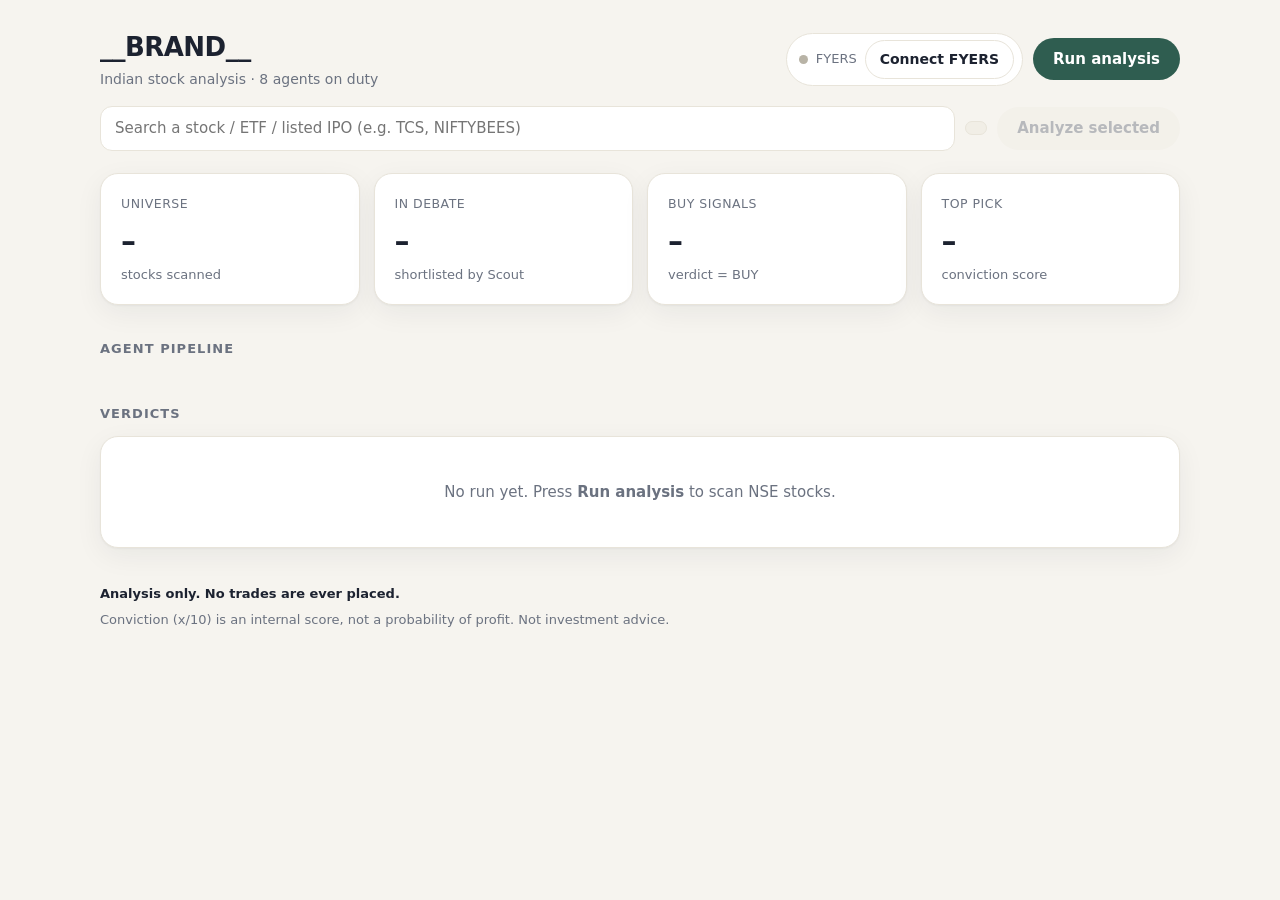
==== dashboard.html @ cb1b035a "test: add comprehensive test suite and update news and search modules" ====
<!doctype html>
<html lang="en">
<head>
<meta charset="utf-8">
<meta name="viewport" content="width=device-width, initial-scale=1">
<meta name="csrf" content="__CSRF__">
<title>__BRAND__ · Indian stock analysis</title>
<style>
:root{
  --bg:#f6f4ef; --card:#ffffff; --ink:#1c2230; --muted:#6b7280; --line:#e8e4da; --soft:#f1eee6;
  --accent:#2f5d50; --accent-ink:#ffffff; --buy:#1f7a4d; --buy-bg:#e5f3ea; --watch:#9a6a12; --watch-bg:#fbf1da;
  --avoid:#a23b3b; --avoid-bg:#f8e4e1; --work:#b7791f; --shadow:0 1px 2px rgba(20,30,50,.04),0 8px 28px rgba(20,30,50,.06);
}
@media (prefers-color-scheme:dark){:root{
  --bg:#12161c; --card:#1a2029; --ink:#e8ebf0; --muted:#98a2b3; --line:#2a3240; --soft:#202733;
  --accent:#6fb59f; --accent-ink:#0f1a16; --buy:#6fd3a0; --buy-bg:#17302a; --watch:#e3b45a; --watch-bg:#33290f;
  --avoid:#ef8d86; --avoid-bg:#35201f; --work:#e3b45a; --shadow:0 1px 2px rgba(0,0,0,.3),0 8px 28px rgba(0,0,0,.25);}}
*{box-sizing:border-box}
body{margin:0;background:var(--bg);color:var(--ink);font:15px/1.5 ui-sans-serif,system-ui,-apple-system,"Segoe UI",Roboto,sans-serif;-webkit-font-smoothing:antialiased}
.wrap{max-width:1120px;margin:0 auto;padding:28px 20px 56px}
header{display:flex;flex-wrap:wrap;gap:16px;align-items:center;justify-content:space-between}
.brand h1{margin:0;font-size:26px;letter-spacing:-.02em;font-weight:650}
.brand p{margin:2px 0 0;color:var(--muted);font-size:14px}
.controls{display:flex;flex-wrap:wrap;gap:10px;align-items:center}

.focusbar{display:flex;flex-wrap:wrap;gap:10px;align-items:center;margin-top:16px}
.sb{position:relative;flex:1 1 300px;min-width:240px}
.sb input{width:100%;border:1px solid var(--line);background:var(--card);color:var(--ink);border-radius:12px;padding:10px 14px;font:inherit}
.sb input:focus-visible{outline:2px solid var(--accent);outline-offset:-1px}
.list{position:absolute;z-index:5;left:0;right:0;top:calc(100% + 4px);margin:0;padding:4px;list-style:none;background:var(--card);border:1px solid var(--line);border-radius:12px;box-shadow:var(--shadow);max-height:320px;overflow:auto}
.list li{padding:8px 10px;border-radius:8px;cursor:pointer;display:flex;gap:8px;align-items:baseline;justify-content:space-between}
.list li[aria-selected=true]{background:var(--soft)}
.list li small{color:var(--muted);font-size:12px;text-align:right}
.list .note{padding:8px 10px;color:var(--muted);cursor:default;font-size:13px;display:block}
.sel{display:flex;gap:8px;align-items:center;background:var(--soft);border:1px solid var(--line);border-radius:999px;padding:6px 6px 6px 14px;font-size:13.5px}
.sel b{font-weight:650}.sel small{color:var(--muted)}
.sel button{all:unset;cursor:pointer;color:var(--muted);padding:0 8px;font-size:16px;line-height:1}
.sel button:focus-visible{outline:2px solid var(--accent);border-radius:6px}
.btn{border:0;background:var(--accent);color:var(--accent-ink);padding:10px 20px;border-radius:999px;font:inherit;font-weight:600;cursor:pointer;transition:transform .12s,opacity .12s}
.btn:hover:not(:disabled){transform:translateY(-1px)} .btn:disabled{opacity:.45;background:var(--soft);color:var(--muted);cursor:not-allowed;transform:none}
.btn.ghost{background:var(--card);color:var(--ink);border:1px solid var(--line);font-weight:550;padding:8px 14px;font-size:14px}
.pill{display:inline-flex;align-items:center;gap:8px;background:var(--card);border:1px solid var(--line);border-radius:999px;padding:6px 8px 6px 12px;font-size:13px;color:var(--muted)}
.dot{width:9px;height:9px;border-radius:50%;background:#b8b3a6;flex:none}
.dot.connected,.dot.done{background:var(--buy)} .dot.expired,.dot.error,.dot.unavailable{background:var(--avoid)}
.dot.working{background:var(--work);animation:pulse 1.1s ease-in-out infinite}
@keyframes pulse{0%,100%{box-shadow:0 0 0 0 rgba(183,121,31,.5)}50%{box-shadow:0 0 0 6px rgba(183,121,31,0)}}
.banner{margin-top:18px;border-radius:14px;padding:12px 16px;font-size:14px;border:1px solid var(--line);background:var(--card)}
.banner.good{background:var(--buy-bg);border-color:transparent;color:var(--buy)} .banner.bad{background:var(--avoid-bg);border-color:transparent;color:var(--avoid)}
.banner.warn{background:var(--watch-bg);border-color:transparent;color:var(--watch)}
.kpis{display:grid;grid-template-columns:repeat(4,1fr);gap:14px;margin-top:22px}
.card{background:var(--card);border:1px solid var(--line);border-radius:18px;box-shadow:var(--shadow)}
.kpi{padding:18px 20px} .kpi small{color:var(--muted);font-size:12.5px;letter-spacing:.04em;text-transform:uppercase}
.kpi b{display:block;font-size:30px;letter-spacing:-.02em;margin-top:4px;font-weight:650}
.kpi span{color:var(--muted);font-size:13px}
h2{font-size:13px;letter-spacing:.08em;text-transform:uppercase;color:var(--muted);margin:34px 0 12px;font-weight:600}
.agents{display:grid;grid-template-columns:repeat(4,1fr);gap:14px}
.agent{padding:16px 18px;position:relative;transition:border-color .2s}
.agent[data-s=working]{border-color:var(--work)} .agent[data-s=done]{border-color:color-mix(in srgb,var(--buy) 45%,var(--line))}
.agent .top{display:flex;justify-content:space-between;align-items:center}
.agent h3{margin:0;font-size:16px;font-weight:620}
.agent p{margin:2px 0 12px;color:var(--muted);font-size:13px;min-height:19px}
.stats{display:grid;grid-template-columns:1fr 1fr;gap:8px}
.stat{background:var(--soft);border-radius:10px;padding:8px 10px;min-height:46px}
.stat small{display:block;color:var(--muted);font-size:11px;text-transform:capitalize}.stat b{font-size:15px;font-weight:620}
.feed{display:flex;flex-direction:column;gap:12px}
.row{padding:0;overflow:hidden}
.row>button.head{all:unset;box-sizing:border-box;cursor:pointer;display:grid;grid-template-columns:minmax(150px,1.2fr) 100px minmax(160px,1fr) 2fr 20px;gap:16px;align-items:center;width:100%;padding:16px 20px}
.row>button.head:focus-visible{outline:2px solid var(--accent);outline-offset:-2px}
.sym b{font-size:17px;font-weight:650}.sym small{display:block;color:var(--muted);font-size:12.5px}
.chip{display:inline-block;font-size:11px;padding:2px 8px;border-radius:999px;background:var(--soft);color:var(--muted);margin-left:6px;vertical-align:2px}
.badge{display:inline-block;padding:5px 12px;border-radius:999px;font-weight:650;font-size:13px;letter-spacing:.03em;text-align:center}
.badge.BUY{background:var(--buy-bg);color:var(--buy)}.badge.WATCH{background:var(--watch-bg);color:var(--watch)}.badge.AVOID{background:var(--avoid-bg);color:var(--avoid)}
.conv small{color:var(--muted);font-size:12px;display:block;margin-bottom:4px}
.bar{height:6px;border-radius:99px;background:var(--soft);overflow:hidden}.bar i{display:block;height:100%;background:var(--accent);border-radius:99px;width:calc(var(--v)*10%)}
.px{font-variant-numeric:tabular-nums}.up{color:var(--buy)}.dn{color:var(--avoid)}
.why{color:var(--muted);font-size:13.5px;display:-webkit-box;-webkit-line-clamp:2;-webkit-box-orient:vertical;overflow:hidden}
.caret{color:var(--muted);transition:transform .2s}.row[data-open=true] .caret{transform:rotate(90deg)}
.detail{display:none;border-top:1px solid var(--line);padding:18px 20px;background:color-mix(in srgb,var(--soft) 55%,var(--card))}
.row[data-open=true] .detail{display:block}
.dg{display:grid;grid-template-columns:repeat(2,1fr);gap:18px}
.detail h4{margin:0 0 8px;font-size:12px;letter-spacing:.07em;text-transform:uppercase;color:var(--muted);font-weight:600}
.detail ul{margin:0;padding-left:18px}.detail li{margin:3px 0;font-size:13.5px}.detail a{color:var(--accent)}
.sc{display:flex;gap:8px;flex-wrap:wrap;margin-bottom:12px}.sc span{background:var(--card);border:1px solid var(--line);border-radius:10px;padding:5px 10px;font-size:12.5px;color:var(--muted)}.sc b{color:var(--ink)}
.tag{font-size:11.5px;color:var(--muted)} .tag.warnt{color:var(--watch)}
.empty{padding:44px 20px;text-align:center;color:var(--muted)}
footer{margin-top:36px;color:var(--muted);font-size:13px;display:flex;flex-direction:column;gap:6px}
footer .foot-main{font-weight:550;color:var(--ink)}
@media (max-width:900px){.kpis,.agents{grid-template-columns:repeat(2,1fr)}.row>button.head{grid-template-columns:1fr auto;gap:10px}.row .conv,.row .why{grid-column:1/-1}.dg{grid-template-columns:1fr}}
@media (max-width:480px){.kpis,.agents{grid-template-columns:1fr}}
</style>
</head>
<body>
<div class="wrap">
  <header>
    <div class="brand"><h1>__BRAND__</h1><p id="sub">Indian stock analysis · 8 agents on duty</p></div>
    <div class="controls">
      <span class="pill" id="fyPill"><i class="dot" id="fyDot"></i><span id="fyLabel">FYERS</span><button class="btn ghost" id="fyBtn">Connect FYERS</button></span>
      <button class="btn" id="go">Run analysis</button>
    </div>
  </header>
  <div class="focusbar">
    <div class="sb">
      <input id="q" type="search" role="combobox" aria-label="Search a stock, ETF or listed IPO" aria-autocomplete="list"
        aria-controls="res" aria-expanded="false" autocomplete="off" placeholder="Search a stock / ETF / listed IPO (e.g. TCS, NIFTYBEES)">
      <ul class="list" id="res" role="listbox" aria-label="Search suggestions" hidden></ul>
    </div>
    <span class="sel" id="sel" hidden></span>
    <button class="btn" id="goSel" disabled>Analyze selected</button>
  </div>
  <div id="notices"></div>
  <section class="kpis" aria-label="Summary">
    <div class="card kpi"><small>Universe</small><b id="k1">–</b><span>stocks scanned</span></div>
    <div class="card kpi"><small>In debate</small><b id="k2">–</b><span>shortlisted by Scout</span></div>
    <div class="card kpi"><small>Buy signals</small><b id="k3">–</b><span>verdict = BUY</span></div>
    <div class="card kpi"><small>Top pick</small><b id="k4">–</b><span id="k4s">conviction score</span></div>
  </section>
  <h2>Agent pipeline</h2>
  <section class="agents" id="agents"></section>
  <h2>Verdicts</h2>
  <section class="feed" id="feed"><div class="card empty">No run yet. Press <b>Run analysis</b> to scan NSE stocks.</div></section>
  <footer id="foot"><span class="foot-main">Analysis only. No trades are ever placed.</span>
    <span>Conviction (x/10) is an internal score, not a probability of profit. Not investment advice.</span></footer>
</div>
<script nonce="__NONCE__">
const $=s=>document.querySelector(s);
const CSRF=document.querySelector('meta[name=csrf]').content;
let cfg=null,poll=null;
function h(tag,attrs={},...kids){const e=document.createElement(tag);for(const[k,v]of Object.entries(attrs)){if(k==='class')e.className=v;else if(k.startsWith('on'))e.addEventListener(k.slice(2),v);else if(v!==false&&v!=null)e.setAttribute(k,v)}
 for(const c of kids.flat()){if(c==null||c===false)continue;e.append(c.nodeType?c:document.createTextNode(String(c)))}return e}
async function api(path,opt={}){const r=await fetch(path,{credentials:'same-origin',...opt,headers:{'Content-Type':'application/json','X-CSRF-Token':CSRF,...(opt.headers||{})}});
 if(r.status===401){location.href='/unlock';throw new Error('locked')}return r}
const fmtPx=x=>x==null?'n/a':'₹'+Number(x).toLocaleString('en-IN',{minimumFractionDigits:2,maximumFractionDigits:2});
const fmtPct=x=>x==null?'n/a':(x>0?'+':'')+Number(x).toFixed(2)+'%';

function notice(level,text){const n=$('#notices');n.replaceChildren(h('div',{class:'banner '+level,role:'status'},text))}
async function loadConfig(){
 const c=await(await api('/api/config')).json();cfg=c;
 const f=c.fyers;$('#fyDot').className='dot '+f.state;$('#fyLabel').textContent='FYERS · '+f.label;$('#fyLabel').title=f.detail||'';
 const btn=$('#fyBtn');btn.textContent=f.state==='connected'?'Reconnect':'Connect FYERS';btn.disabled=f.state==='not_configured';
 btn.onclick=()=>{ if(c.tunnel&&!c.on_tunnel_host){notice('warn','Open this dashboard at https://'+c.redirect_host+' and click Connect FYERS there, so cookies and OAuth state match.');return}location.href='/auth/fyers/login'};
 if(c.notice)notice(c.notice.level,c.notice.text);
 const q=new URLSearchParams(location.search).get('auth');
 if(q){const n=await(await api('/api/auth-notice/'+encodeURIComponent(q))).json();notice(n.level,n.text);history.replaceState(null,'','/')}
 $('#sub').textContent='Indian stock analysis · 8 agents on duty'+(c.groq?' · LLM panel ready':' · deterministic engine');
}

function renderAgents(a,focused=false){const g=$('#agents');g.replaceChildren(...Object.entries(a).map(([k,v])=>{ if(focused&&k==='scout')v={...v,role:'Retrieves the selected instrument'};
 const st=Object.entries(v.stats||{});
 return h('div',{class:'card agent','data-s':v.status},
  h('div',{class:'top'},h('h3',{},v.name),h('i',{class:'dot '+v.status,title:v.status})),
  h('p',{},v.role),
  h('div',{class:'stats'},st.length?st.slice(0,2).map(([l,x])=>h('div',{class:'stat'},h('small',{},l),h('b',{},x))):[h('div',{class:'stat'},h('small',{},'status'),h('b',{},v.status))]))}))}

function chip(t){return h('span',{class:'chip'},t)}
function renderRow(r){
 const d=r.detail,up=(r.chg||0)>=0;
 const row=h('div',{class:'card row','data-open':'false'});
 const head=h('button',{class:'head','aria-expanded':'false',onclick:()=>{const o=row.dataset.open!=='true';row.dataset.open=o;head.setAttribute('aria-expanded',o)}},
  h('div',{class:'sym'},h('b',{},r.symbol),chip(r.asset_type||r.cap),h('small',{},r.name)),
  h('div',{},h('span',{class:'badge '+r.verdict},r.verdict)),
  h('div',{class:'conv'},h('small',{},`Conviction ${r.confidence}/10 · ${r.winner} won`),h('div',{class:'bar',style:`--v:${r.confidence}`},h('i'))),
  h('div',{},h('div',{class:'px'},fmtPx(r.price)+' ',h('span',{class:up?'up':'dn'},fmtPct(r.chg))),h('div',{class:'why'},r.why)),
  h('span',{class:'caret'},'›'));
 const sc=d.scores,names={bull:'Bull',bear:'Bear',technicals:'Technicals',fundamentals:'Fundamentals',news:'News'};
 const scoreChips=h('div',{class:'sc'},Object.entries(names).map(([k,n])=>h('span',{},n+' ',h('b',{},sc[k]&&sc[k].score!=null?sc[k].score:'n/a'))));
 const pts=Object.entries(sc).map(([k,v])=>{const lines=v.point?[v.point]:(v.reasons||[]);return lines.length?h('li',{},h('b',{},names[k]+': '),lines.join(' · ')):null}).filter(Boolean);
 const news=(d.news||[]).map(n=>h('li',{},(n.url&&n.url.startsWith('https://'))?h('a',{href:n.url,target:'_blank',rel:'noopener noreferrer'},n.title):n.title,' ',h('span',{class:'tag'},`${n.sentiment||''} ${n.domain?'· '+n.domain:''}`)));
 const an=d.analyst||{};
 const al=r.alert&&r.alert.status!=='none'?h('div',{class:'tag'},`Alert: ${r.alert.status}${r.alert.reason?' — '+r.alert.reason:''}`):null;
 row.append(head,h('div',{class:'detail'},scoreChips,
  h('div',{class:'dg'},
   h('div',{},h('h4',{},'Panel reasoning'),h('ul',{},pts),d.news_note?h('p',{class:'tag'},d.news_note):null),
   h('div',{},h('h4',{},'Headlines (headline-only evidence)'),news.length?h('ul',{},news):h('p',{class:'tag'},'No relevant headlines found.'),
    h('h4',{style:'margin-top:14px'},'Analyst data'),
    h('p',{class:'tag'},an.consensus?`Consensus ${an.consensus} · ${an.num_analysts??'?'} analysts · buy ${an.buy_pct??'n/a'}% · target ${fmtPx(an.target_mean)} (${fmtPct(an.upside_pct)})`:'Analyst data unavailable.'),
    h('p',{class:'tag'},d.limitation||''))),
  h('div',{style:'margin-top:12px;display:flex;flex-direction:column;gap:4px'},
   h('div',{class:'tag'},`Engine: ${r.engine}${r.fallback?' (fallback: '+r.fallback+')':''} · data: ${r.freshness}${r.quote_age!=null?' ('+r.quote_age+'s old)':''}${d.rvol_method?' · RVOL: '+d.rvol_method:''}`),
   r.guards&&r.guards.length?h('div',{class:'tag warnt'},r.guards.join('; ')):null,
   r.gaps&&r.gaps.length?h('div',{class:'tag warnt'},'Data gaps: '+r.gaps.join(', ')):null,al)));
 return row}

function render(s){
 const focused=s.scope==='focused';
 renderAgents(s.agents,focused);
 $('.kpis').children[0].querySelector('span').textContent=focused?'selected instrument':'stocks scanned';
 $('.kpis').children[1].querySelector('span').textContent=focused?'analysed':'shortlisted by Scout';
 $('.kpis').children[2].querySelector('span').textContent=focused?'in this instrument':'verdict = BUY';
 $('.kpis').children[0].querySelector('small').textContent=focused?'Instrument':'Universe';
 const idle=s.status==='idle';
 const k=s.kpis;$('#k1').textContent=focused?(s.target?s.target.symbol:'–'):(k.universe||(idle?'–':0));$('#k2').textContent=idle?'–':k.in_debate;$('#k3').textContent=idle?'–':k.buys;
 $('#k4').textContent=idle?'–':(k.top_pick?k.top_pick.symbol:'–');$('#k4s').textContent=(!idle&&k.top_pick)?`${k.top_pick.verdict} · conviction ${k.top_pick.confidence}/10`:'conviction score';
 const warns=s.warnings.map(w=>h('div',{class:'banner warn'},w));
 const msg=s.status==='error'?[h('div',{class:'banner bad',role:'alert'},s.message)]:[];
 if(s.status!=='idle')$('#notices').replaceChildren(...msg,...warns);
 $('#k1').title=focused&&s.target?`${s.target.name||''} · ${s.target.exchange||''} · ${s.target.provider_symbol||''}`.trim():'';
 if(s.verdicts.length)$('#feed').replaceChildren(...s.verdicts.map(renderRow));
 else if(s.status==='running')$('#feed').replaceChildren(h('div',{class:'card empty'},'Agents are working…'));
 const f=s.footer;
 $('#foot').replaceChildren(
  h('span',{class:'foot-main'},f?`${f.text} · data pulled ${f.pulled_at||'n/a'} · engine: ${s.engine||'n/a'}`:'Analysis only. No trades are ever placed.'),
  h('span',{},'Analysis only. No trade was placed. Conviction (x/10) is an internal score, not a probability of profit. Not investment advice.'));
}

function startPoll(){if(!poll)poll=setInterval(tick,700);tick()}

// ---- search & select: debounced, stale-response safe, keyboard accessible ----
let chosen=null,timer=null,seq=0,items=[],active=-1;
function closeList(){items=[];active=-1;$('#res').hidden=true;$('#res').replaceChildren();$('#q').setAttribute('aria-expanded','false');$('#q').removeAttribute('aria-activedescendant')}
function note(t){const l=$('#res');l.replaceChildren(h('li',{class:'note',role:'presentation'},t));l.hidden=false;$('#q').setAttribute('aria-expanded','true')}
function paintList(){$('#res').replaceChildren(...items.map((it,i)=>h('li',{id:'opt'+i,role:'option','data-i':i,'aria-selected':String(i===active),onmousedown:e=>{e.preventDefault();pick(i)},onclick:()=>pick(i)},h('span',{},h('b',{},it.symbol),' ',h('small',{},it.name)),h('small',{},`${it.exchange||''} ${it.asset_type||''}`.trim()))));$('#res').hidden=false;$('#q').setAttribute('aria-expanded','true');$('#q').setAttribute('aria-activedescendant',active>=0?'opt'+active:'')}
function pick(i){const it=items[i];if(!it)return;chosen=it;$('#q').value='';$('#q').setAttribute('aria-expanded','false');closeList();renderSel()}
function renderSel(){const s=$('#sel');if(!chosen){s.hidden=true;s.replaceChildren();$('#goSel').disabled=true;return}
 s.replaceChildren(h('b',{},chosen.symbol),h('small',{},`${chosen.name} · ${chosen.exchange} · ${chosen.asset_type||'EQUITY'}`),h('button',{'aria-label':'Clear selection',title:'Clear',onclick:()=>{chosen=null;renderSel();$('#q').focus()}},'×'));s.hidden=false;$('#goSel').disabled=false}
async function search(){
 const q=$('#q').value.trim(),my=++seq;
 if(q.length<2){closeList();return}
 note('Searching…');
 let r;try{r=await api('/api/instruments/search?q='+encodeURIComponent(q))}catch(e){if(my===seq)note('Search failed. Check the connection and try again.');return}
 if(my!==seq)return;
 if(r.status===503){note('Symbol list is temporarily unavailable.');return}
 if(r.status===429){note('Too many searches. Wait a minute.');return}
 if(!r.ok){note('Search failed.');return}
 const d=await r.json();if(my!==seq)return;
 items=d.results||[];active=-1;
 if(!items.length){note('No matching NSE instrument.');return}
 paintList();
 const l=$('#res');if(d.stale)l.insertBefore(h('li',{class:'note',role:'presentation'},'Using a cached list; refreshing is pending.'),l.firstChild);
}
$('#q').addEventListener('input',()=>{
 if(chosen){chosen=null;renderSel()}
 clearTimeout(timer);timer=setTimeout(search,250)});
$('#q').addEventListener('keydown',e=>{if(e.key==='Escape'){closeList();return}
 if(!items.length)return;
 if(e.key==='ArrowDown'||e.key==='ArrowUp'){e.preventDefault();active=(active+(e.key==='ArrowDown'?1:-1)+items.length)%items.length;paintList();return}
 if(e.key==='Enter'&&active>=0){e.preventDefault();pick(active)}});
$('#q').addEventListener('blur',()=>setTimeout(closeList,120));
$('#goSel').onclick=async()=>{if(!chosen)return;
 const r=await api('/api/analyze-selected',{method:'POST',body:JSON.stringify({provider_symbol:chosen.provider_symbol})});
 if(r.status===409){notice('warn','A run is already in progress.');return}
 if(!r.ok){const d=await r.json().catch(()=>({}));notice('bad',d.message||'Could not start the focused analysis.');return}
 startPoll()};

async function tick(){const s=await(await api('/api/status')).json();render(s);
 $('#go').disabled=!!s.running;$('#go').textContent=s.running?'Running…':'Run analysis';
 $('#goSel').disabled=!!s.running||!chosen;
 if(!s.running&&poll){clearInterval(poll);poll=null;loadConfig()}}
$('#go').onclick=async()=>{
 const r=await api('/api/start',{method:'POST',body:JSON.stringify({mode:'live'})});
 if(r.status===409){notice('warn','A run is already in progress.')}
 startPoll()};
loadConfig().then(tick);
</script>
</body>
</html>
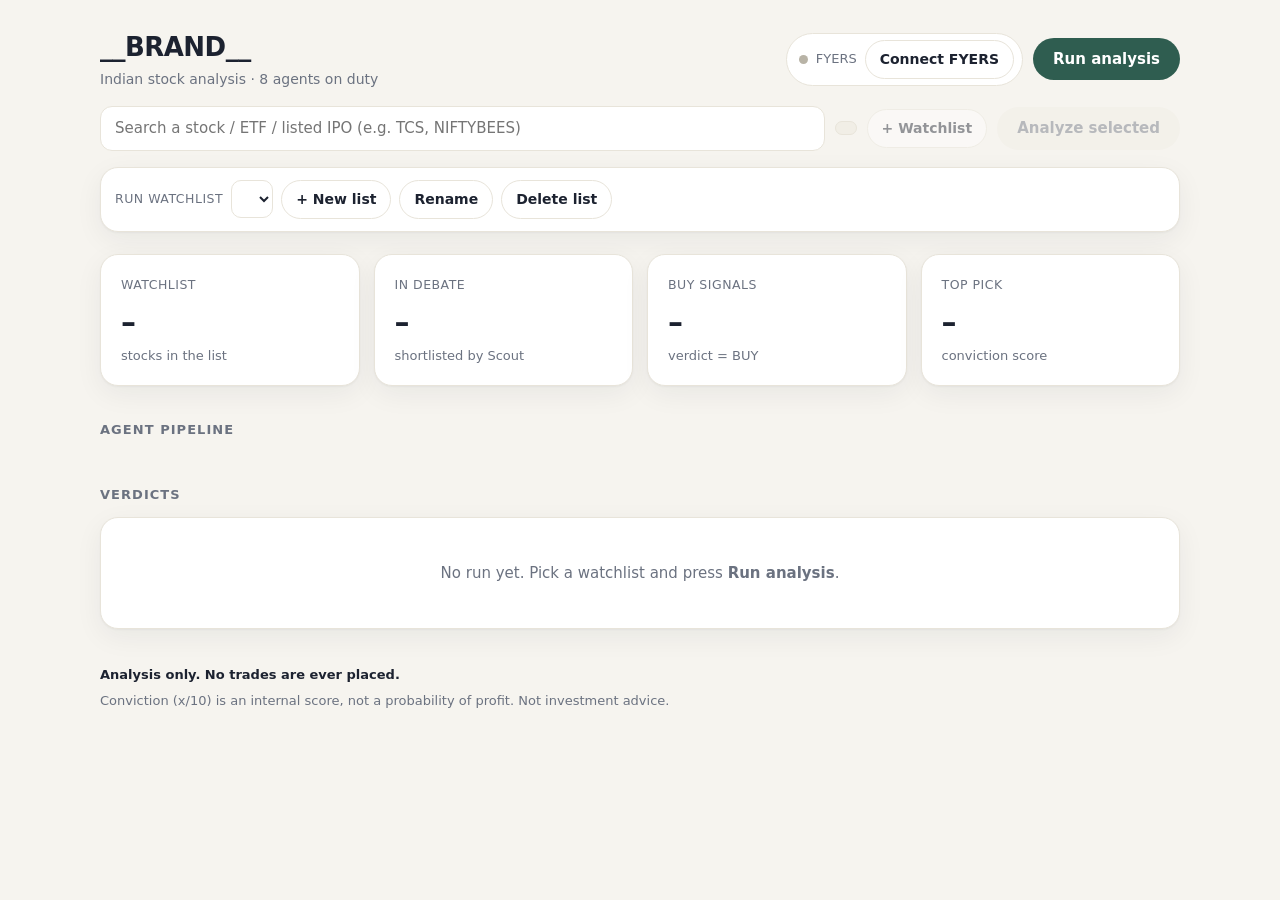
==== commit 434a3873: "feat: add Supabase persistent watchlists" ====
--- a/dashboard.html
+++ b/dashboard.html
@@ -39,6 +39,15 @@
 .btn{border:0;background:var(--accent);color:var(--accent-ink);padding:10px 20px;border-radius:999px;font:inherit;font-weight:600;cursor:pointer;transition:transform .12s,opacity .12s}
 .btn:hover:not(:disabled){transform:translateY(-1px)} .btn:disabled{opacity:.45;background:var(--soft);color:var(--muted);cursor:not-allowed;transform:none}
 .btn.ghost{background:var(--card);color:var(--ink);border:1px solid var(--line);font-weight:550;padding:8px 14px;font-size:14px}
+.wlbar{display:flex;flex-wrap:wrap;gap:8px;align-items:center;margin-top:16px;padding:12px 14px}
+.wlbar label{font-size:12.5px;letter-spacing:.04em;text-transform:uppercase;color:var(--muted)}
+.wlbar select{font:inherit;color:var(--ink);background:var(--card);border:1px solid var(--line);border-radius:10px;padding:8px 10px;max-width:280px}
+.wlbar select:focus-visible{outline:2px solid var(--accent);outline-offset:-1px}
+.wlitem{display:inline-flex;align-items:center;gap:6px;background:var(--soft);border:1px solid var(--line);border-radius:999px;padding:3px 4px 3px 10px;font-size:12.5px}
+.wlitem button{all:unset;cursor:pointer;color:var(--muted);padding:0 6px;font-size:15px;line-height:1}
+.wlitem button:focus-visible{outline:2px solid var(--accent);border-radius:6px}
+.wlitems{display:flex;flex-wrap:wrap;gap:6px;margin-top:10px}
+.wlnote{color:var(--muted);font-size:13px;margin:6px 0 0}
 .pill{display:inline-flex;align-items:center;gap:8px;background:var(--card);border:1px solid var(--line);border-radius:999px;padding:6px 8px 6px 12px;font-size:13px;color:var(--muted)}
 .dot{width:9px;height:9px;border-radius:50%;background:#b8b3a6;flex:none}
 .dot.connected,.dot.done{background:var(--buy)} .dot.expired,.dot.error,.dot.unavailable{background:var(--avoid)}
@@ -105,11 +114,21 @@
       <ul class="list" id="res" role="listbox" aria-label="Search suggestions" hidden></ul>
     </div>
     <span class="sel" id="sel" hidden></span>
+    <button class="btn ghost" id="addWl" disabled>+ Watchlist</button>
     <button class="btn" id="goSel" disabled>Analyze selected</button>
+  </div>
+  <div class="card wlbar">
+    <label for="wlSel">Run watchlist</label>
+    <select id="wlSel" aria-label="Watchlist to analyse"></select>
+    <button class="btn ghost" id="newWl">+ New list</button>
+    <button class="btn ghost" id="renameWl">Rename</button>
+    <button class="btn ghost" id="delWl">Delete list</button>
+    <span class="wlnote" id="wlNote"></span>
+    <div class="wlitems" id="wlItems"></div>
   </div>
   <div id="notices"></div>
   <section class="kpis" aria-label="Summary">
-    <div class="card kpi"><small>Universe</small><b id="k1">–</b><span>stocks scanned</span></div>
+    <div class="card kpi"><small>Watchlist</small><b id="k1">–</b><span>stocks in the list</span></div>
     <div class="card kpi"><small>In debate</small><b id="k2">–</b><span>shortlisted by Scout</span></div>
     <div class="card kpi"><small>Buy signals</small><b id="k3">–</b><span>verdict = BUY</span></div>
     <div class="card kpi"><small>Top pick</small><b id="k4">–</b><span id="k4s">conviction score</span></div>
@@ -117,7 +136,7 @@
   <h2>Agent pipeline</h2>
   <section class="agents" id="agents"></section>
   <h2>Verdicts</h2>
-  <section class="feed" id="feed"><div class="card empty">No run yet. Press <b>Run analysis</b> to scan NSE stocks.</div></section>
+  <section class="feed" id="feed"><div class="card empty">No run yet. Pick a watchlist and press <b>Run analysis</b>.</div></section>
   <footer id="foot"><span class="foot-main">Analysis only. No trades are ever placed.</span>
     <span>Conviction (x/10) is an internal score, not a probability of profit. Not investment advice.</span></footer>
 </div>
@@ -152,6 +171,11 @@
   h('div',{class:'stats'},st.length?st.slice(0,2).map(([l,x])=>h('div',{class:'stat'},h('small',{},l),h('b',{},x))):[h('div',{class:'stat'},h('small',{},'status'),h('b',{},v.status))]))}))}
 
 function chip(t){return h('span',{class:'chip'},t)}
+function noAnalyst(r){return {'no_analyst_coverage':'No analyst coverage: Yahoo lists no consensus or target for this instrument.',
+ 'not_mapped':'Not a plain NSE equity series, so no verified analyst listing (not guessed).',
+ 'yfinance_blocked':'Yahoo returned no data to this server (common on cloud hosts / throttled IPs). This is a data-source problem, not the stock\u2019s coverage.',
+ 'yfinance_empty':'Yahoo has no analyst data for this ticker.',
+ 'yfinance_unavailable':'Yahoo/yfinance could not be reached.'}[r]||'Analyst data unavailable.'}
 function renderRow(r){
  const d=r.detail,up=(r.chg||0)>=0;
  const row=h('div',{class:'card row','data-open':'false'});
@@ -172,7 +196,7 @@
    h('div',{},h('h4',{},'Panel reasoning'),h('ul',{},pts),d.news_note?h('p',{class:'tag'},d.news_note):null),
    h('div',{},h('h4',{},'Headlines (headline-only evidence)'),news.length?h('ul',{},news):h('p',{class:'tag'},'No relevant headlines found.'),
     h('h4',{style:'margin-top:14px'},'Analyst data'),
-    h('p',{class:'tag'},an.consensus?`Consensus ${an.consensus} · ${an.num_analysts??'?'} analysts · buy ${an.buy_pct??'n/a'}% · target ${fmtPx(an.target_mean)} (${fmtPct(an.upside_pct)})`:'Analyst data unavailable.'),
+    h('p',{class:'tag'},an.consensus?`Consensus ${an.consensus} · ${an.num_analysts??'?'} analysts · buy ${an.buy_pct??'n/a'}% · target ${fmtPx(an.target_mean)} (${fmtPct(an.upside_pct)})`:noAnalyst(d.analyst_reason)),
     h('p',{class:'tag'},d.limitation||''))),
   h('div',{style:'margin-top:12px;display:flex;flex-direction:column;gap:4px'},
    h('div',{class:'tag'},`Engine: ${r.engine}${r.fallback?' (fallback: '+r.fallback+')':''} · data: ${r.freshness}${r.quote_age!=null?' ('+r.quote_age+'s old)':''}${d.rvol_method?' · RVOL: '+d.rvol_method:''}`),
@@ -181,19 +205,20 @@
  return row}
 
 function render(s){
- const focused=s.scope==='focused';
+ const focused=s.scope==='focused',wl=s.watchlist;
+ loadWls();                       // a finished run can have changed nothing, but counts stay in step with the DB
  renderAgents(s.agents,focused);
- $('.kpis').children[0].querySelector('span').textContent=focused?'selected instrument':'stocks scanned';
+ $('.kpis').children[0].querySelector('span').textContent=focused?'selected instrument':'scanned in the list';
  $('.kpis').children[1].querySelector('span').textContent=focused?'analysed':'shortlisted by Scout';
  $('.kpis').children[2].querySelector('span').textContent=focused?'in this instrument':'verdict = BUY';
- $('.kpis').children[0].querySelector('small').textContent=focused?'Instrument':'Universe';
+ $('.kpis').children[0].querySelector('small').textContent=focused?'Instrument':'Watchlist';
  const idle=s.status==='idle';
- const k=s.kpis;$('#k1').textContent=focused?(s.target?s.target.symbol:'–'):(k.universe||(idle?'–':0));$('#k2').textContent=idle?'–':k.in_debate;$('#k3').textContent=idle?'–':k.buys;
+ const k=s.kpis;$('#k1').textContent=focused?(s.target?s.target.symbol:'–'):(wl?wl.count:(idle?'–':0));$('#k2').textContent=idle?'–':k.in_debate;$('#k3').textContent=idle?'–':k.buys;
  $('#k4').textContent=idle?'–':(k.top_pick?k.top_pick.symbol:'–');$('#k4s').textContent=(!idle&&k.top_pick)?`${k.top_pick.verdict} · conviction ${k.top_pick.confidence}/10`:'conviction score';
  const warns=s.warnings.map(w=>h('div',{class:'banner warn'},w));
  const msg=s.status==='error'?[h('div',{class:'banner bad',role:'alert'},s.message)]:[];
  if(s.status!=='idle')$('#notices').replaceChildren(...msg,...warns);
- $('#k1').title=focused&&s.target?`${s.target.name||''} · ${s.target.exchange||''} · ${s.target.provider_symbol||''}`.trim():'';
+ $('#k1').title=focused&&s.target?`${s.target.name||''} · ${s.target.exchange||''} · ${s.target.provider_symbol||''}`.trim():(wl?`Watchlist \"${wl.name}\"`:'');
  if(s.verdicts.length)$('#feed').replaceChildren(...s.verdicts.map(renderRow));
  else if(s.status==='running')$('#feed').replaceChildren(h('div',{class:'card empty'},'Agents are working…'));
  const f=s.footer;
@@ -210,8 +235,8 @@
 function note(t){const l=$('#res');l.replaceChildren(h('li',{class:'note',role:'presentation'},t));l.hidden=false;$('#q').setAttribute('aria-expanded','true')}
 function paintList(){$('#res').replaceChildren(...items.map((it,i)=>h('li',{id:'opt'+i,role:'option','data-i':i,'aria-selected':String(i===active),onmousedown:e=>{e.preventDefault();pick(i)},onclick:()=>pick(i)},h('span',{},h('b',{},it.symbol),' ',h('small',{},it.name)),h('small',{},`${it.exchange||''} ${it.asset_type||''}`.trim()))));$('#res').hidden=false;$('#q').setAttribute('aria-expanded','true');$('#q').setAttribute('aria-activedescendant',active>=0?'opt'+active:'')}
 function pick(i){const it=items[i];if(!it)return;chosen=it;$('#q').value='';$('#q').setAttribute('aria-expanded','false');closeList();renderSel()}
-function renderSel(){const s=$('#sel');if(!chosen){s.hidden=true;s.replaceChildren();$('#goSel').disabled=true;return}
- s.replaceChildren(h('b',{},chosen.symbol),h('small',{},`${chosen.name} · ${chosen.exchange} · ${chosen.asset_type||'EQUITY'}`),h('button',{'aria-label':'Clear selection',title:'Clear',onclick:()=>{chosen=null;renderSel();$('#q').focus()}},'×'));s.hidden=false;$('#goSel').disabled=false}
+function renderSel(){const s=$('#sel');if(!chosen){s.hidden=true;s.replaceChildren();$('#goSel').disabled=!!(curRun&&curRun.running);$('#addWl').disabled=!!(curRun&&curRun.running);return}
+ s.replaceChildren(h('b',{},chosen.symbol),h('small',{},`${chosen.name} · ${chosen.exchange} · ${chosen.asset_type||'EQUITY'}`),h('button',{'aria-label':'Clear selection',title:'Clear',onclick:()=>{chosen=null;renderSel();$('#q').focus()}},'×'));s.hidden=false;$('#goSel').disabled=!!(curRun&&curRun.running);$('#addWl').disabled=!!(curRun&&curRun.running)}
 async function search(){
  const q=$('#q').value.trim(),my=++seq;
  if(q.length<2){closeList();return}
@@ -241,15 +266,94 @@
  if(!r.ok){const d=await r.json().catch(()=>({}));notice('bad',d.message||'Could not start the focused analysis.');return}
  startPoll()};
 
-async function tick(){const s=await(await api('/api/status')).json();render(s);
- $('#go').disabled=!!s.running;$('#go').textContent=s.running?'Running…':'Run analysis';
- $('#goSel').disabled=!!s.running||!chosen;
+// ---- watchlists (stored in PostgreSQL; the dashboard only ever sends ids and provider symbols) ----
+let wlData=null,activeWl=null,curRun=null;
+function wlState(){return (wlData&&wlData.watchlists||[]).find(w=>w.id===activeWl)||null}
+function saveActive(id){activeWl=id;try{localStorage.setItem('sd_watchlist',id||'')}catch(e){}}
+function loadActive(){try{return localStorage.getItem('sd_watchlist')||null}catch(e){return null}}
+async function readErr(r,fallback){const d=await r.json().catch(()=>({}));return d.message||d.error||fallback}
+async function loadWls(selectId){
+ let r;try{r=await api('/api/watchlists')}catch(e){return}
+ const d=await r.json().catch(()=>({}));wlData=d;
+ if(!d.ready){$('#wlSel').replaceChildren(h('option',{},'Watchlists unavailable'));$('#wlSel').disabled=true;$('#wlItems').replaceChildren();
+  $('#wlNote').textContent=d.message||'Watchlist storage is not configured.';renderWl();return}
+ $('#wlSel').disabled=false;
+ const rows=d.watchlists||[];
+ const want=selectId||activeWl||loadActive();
+ activeWl=rows.some(w=>w.id===want)?want:(d.default_id||(rows[0]&&rows[0].id)||null);saveActive(activeWl);
+ $('#wlSel').replaceChildren(...(rows.length?rows.map(w=>h('option',{value:w.id,selected:w.id===activeWl?'':false},`${w.name} (${w.count})`)):[h('option',{},'No watchlist yet')]));
+ $('#wlSel').value=activeWl||'';
+ if(activeWl)await loadWlItems();else renderWl();
+}
+async function loadWlItems(){
+ if(!activeWl){$('#wlItems').replaceChildren();renderWl();return}
+ let r;try{r=await api('/api/watchlists/'+encodeURIComponent(activeWl))}catch(e){return}
+ if(!r.ok){$('#wlItems').replaceChildren();$('#wlNote').textContent=await readErr(r,'Could not load this watchlist.');activeWl=null;saveActive('');renderWl();return}
+ const d=await r.json();
+ const it=(d.items||[]).map(x=>h('span',{class:'wlitem',title:x.name||x.symbol},h('b',{},x.symbol),
+   h('button',{'aria-label':'Remove '+x.symbol+' from '+d.name,title:'Remove',onclick:()=>removeItem(x.provider_symbol)},'×')));
+ $('#wlItems').replaceChildren(...(it.length?it:[h('span',{class:'wlnote'},'This watchlist is empty. Search a stock and press “+ Watchlist”.')]));
+ $('#wlNote').textContent=`${d.name}: ${(d.items||[]).length} stock${(d.items||[]).length===1?'':'s'}`;
+ renderWl();
+}
+function renderWl(){
+ const w=wlState(),empty=!w||!w.count,idle=!(curRun&&curRun.running);
+ $('#go').disabled=!idle||empty||!(wlData&&wlData.ready);
+ $('#k1').textContent=w?w.count:(wlData&&wlData.ready?'0':'–');
+ $('#go').title=empty?'A watchlist needs at least one stock before it can be analysed.':'';
+ $('#delWl').disabled=!idle||!(wlData&&wlData.watchlists&&wlData.watchlists.length>1);
+}
+async function removeItem(ps){
+ if(!activeWl)return;
+ const r=await api('/api/watchlists/'+encodeURIComponent(activeWl)+'/items/'+encodeURIComponent(ps),{method:'DELETE'});
+ if(!r.ok){notice('bad',await readErr(r,'Could not remove that stock.'))}
+ await loadWls(activeWl);
+}
+$('#wlSel').onchange=()=>{saveActive($('#wlSel').value);loadWlItems()};
+$('#addWl').onclick=async()=>{
+ if(!chosen)return;
+ if(!wlData||!wlData.ready){notice('bad','Watchlist storage is not available right now.');return}
+ if(!activeWl){notice('warn','Create a watchlist first.');return}
+ const r=await api('/api/watchlists/'+encodeURIComponent(activeWl)+'/items',{method:'POST',body:JSON.stringify({provider_symbol:chosen.provider_symbol})});
+ if(!r.ok){notice(r.status===409?'warn':'bad',await readErr(r,'Could not add that stock.'));return}
+ await loadWls(activeWl);
+ const n=(wlState()||{}).count||0;notice('good',`${chosen.symbol} added to “${(wlState()||{}).name||'watchlist'}” (${n} stock${n===1?'':'s'}).`)
+};
+$('#newWl').onclick=async()=>{
+ const name=prompt('Name for the new watchlist:','Watchlist '+(((wlData&&wlData.watchlists)||[]).length+1));
+ if(name==null)return;
+ const r=await api('/api/watchlists',{method:'POST',body:JSON.stringify({name})});
+ if(!r.ok){notice('bad',await readErr(r,'Could not create the watchlist.'));return}
+ const d=await r.json();await loadWls(d.id);notice('good',`Created “${d.name}”.`)
+};
+$('#renameWl').onclick=async()=>{
+ const w=wlState();if(!activeWl||!w)return;
+ const name=prompt('New name for this watchlist:',w.name);
+ if(name==null)return;
+ const r=await api('/api/watchlists/'+encodeURIComponent(activeWl),{method:'PATCH',body:JSON.stringify({name})});
+ if(!r.ok){notice('bad',await readErr(r,'Could not rename the watchlist.'));return}
+ await loadWls(activeWl);
+};
+$('#delWl').onclick=async()=>{
+ const w=wlState();if(!activeWl||!w)return;
+ if(!confirm(`Delete “${w.name}” and its ${w.count} stock(s)?`))return;
+ const r=await api('/api/watchlists/'+encodeURIComponent(activeWl),{method:'DELETE'});
+ if(!r.ok){notice('bad',await readErr(r,'Could not delete the watchlist.'));return}
+ saveActive('');await loadWls();notice('good',`Deleted “${w.name}”.`)
+};
+
+async function tick(){const s=await(await api('/api/status')).json();curRun=s;render(s);
+ $('#go').textContent=s.running?'Running…':'Run analysis';
+ $('#goSel').disabled=!!s.running||!chosen;$('#addWl').disabled=!!s.running||!chosen;
+ renderWl();
  if(!s.running&&poll){clearInterval(poll);poll=null;loadConfig()}}
 $('#go').onclick=async()=>{
- const r=await api('/api/start',{method:'POST',body:JSON.stringify({mode:'live'})});
- if(r.status===409){notice('warn','A run is already in progress.')}
+ let body={mode:'live'};
+ if(activeWl)body.watchlist_id=activeWl;
+ const r=await api('/api/start',{method:'POST',body:JSON.stringify(body)});
+ if(!r.ok){notice(r.status===409?'warn':'bad',await readErr(r,'Could not start the run.'));return}
  startPoll()};
-loadConfig().then(tick);
+loadConfig().then(()=>loadWls()).then(()=>tick());
 </script>
 </body>
 </html>
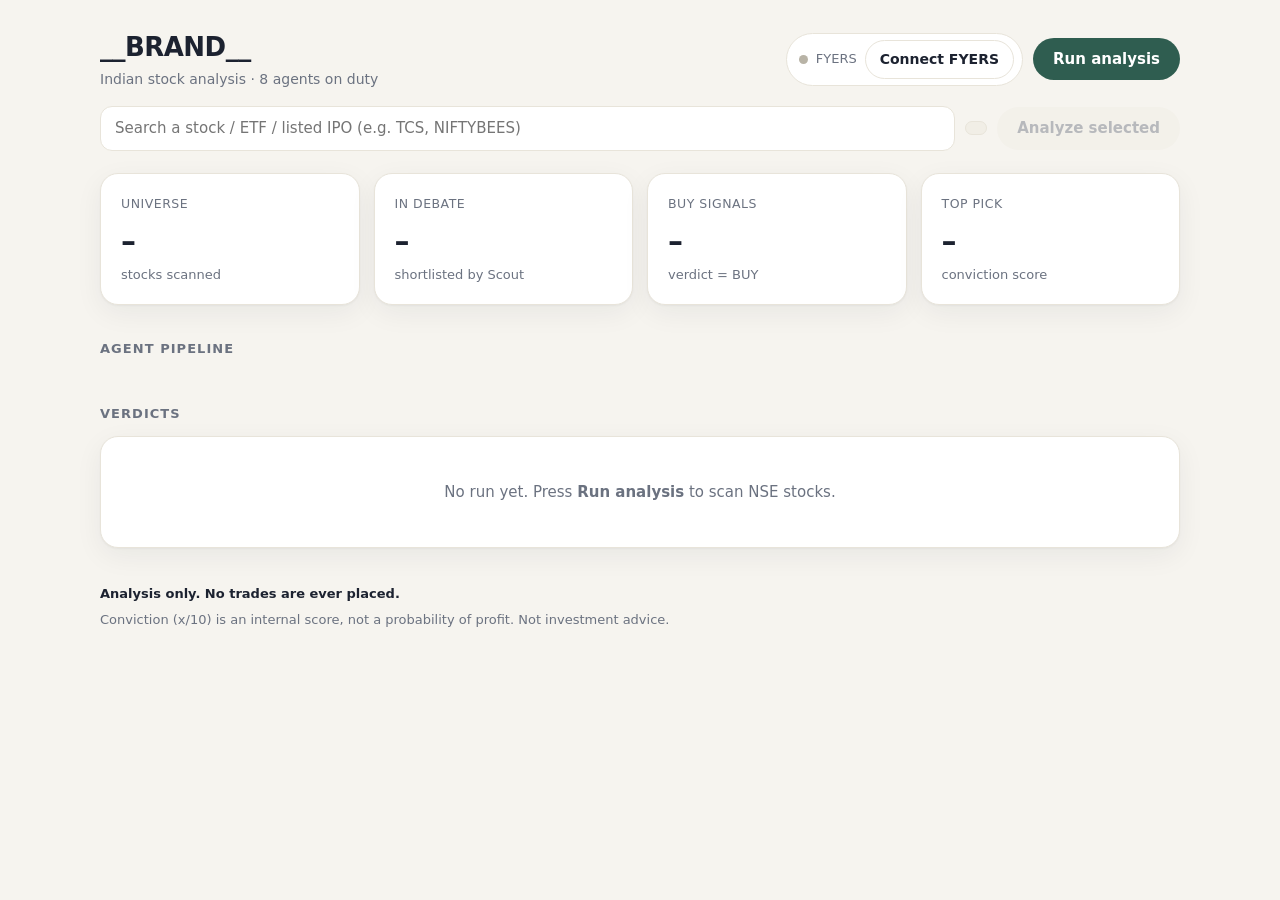
==== commit 83009fe2: "Revert "feat: add Supabase persistent watchlists" This reverts commit 434a3873cc116799e68d683a293acd" ====
--- a/dashboard.html
+++ b/dashboard.html
@@ -39,15 +39,6 @@
 .btn{border:0;background:var(--accent);color:var(--accent-ink);padding:10px 20px;border-radius:999px;font:inherit;font-weight:600;cursor:pointer;transition:transform .12s,opacity .12s}
 .btn:hover:not(:disabled){transform:translateY(-1px)} .btn:disabled{opacity:.45;background:var(--soft);color:var(--muted);cursor:not-allowed;transform:none}
 .btn.ghost{background:var(--card);color:var(--ink);border:1px solid var(--line);font-weight:550;padding:8px 14px;font-size:14px}
-.wlbar{display:flex;flex-wrap:wrap;gap:8px;align-items:center;margin-top:16px;padding:12px 14px}
-.wlbar label{font-size:12.5px;letter-spacing:.04em;text-transform:uppercase;color:var(--muted)}
-.wlbar select{font:inherit;color:var(--ink);background:var(--card);border:1px solid var(--line);border-radius:10px;padding:8px 10px;max-width:280px}
-.wlbar select:focus-visible{outline:2px solid var(--accent);outline-offset:-1px}
-.wlitem{display:inline-flex;align-items:center;gap:6px;background:var(--soft);border:1px solid var(--line);border-radius:999px;padding:3px 4px 3px 10px;font-size:12.5px}
-.wlitem button{all:unset;cursor:pointer;color:var(--muted);padding:0 6px;font-size:15px;line-height:1}
-.wlitem button:focus-visible{outline:2px solid var(--accent);border-radius:6px}
-.wlitems{display:flex;flex-wrap:wrap;gap:6px;margin-top:10px}
-.wlnote{color:var(--muted);font-size:13px;margin:6px 0 0}
 .pill{display:inline-flex;align-items:center;gap:8px;background:var(--card);border:1px solid var(--line);border-radius:999px;padding:6px 8px 6px 12px;font-size:13px;color:var(--muted)}
 .dot{width:9px;height:9px;border-radius:50%;background:#b8b3a6;flex:none}
 .dot.connected,.dot.done{background:var(--buy)} .dot.expired,.dot.error,.dot.unavailable{background:var(--avoid)}
@@ -114,21 +105,11 @@
       <ul class="list" id="res" role="listbox" aria-label="Search suggestions" hidden></ul>
     </div>
     <span class="sel" id="sel" hidden></span>
-    <button class="btn ghost" id="addWl" disabled>+ Watchlist</button>
     <button class="btn" id="goSel" disabled>Analyze selected</button>
-  </div>
-  <div class="card wlbar">
-    <label for="wlSel">Run watchlist</label>
-    <select id="wlSel" aria-label="Watchlist to analyse"></select>
-    <button class="btn ghost" id="newWl">+ New list</button>
-    <button class="btn ghost" id="renameWl">Rename</button>
-    <button class="btn ghost" id="delWl">Delete list</button>
-    <span class="wlnote" id="wlNote"></span>
-    <div class="wlitems" id="wlItems"></div>
   </div>
   <div id="notices"></div>
   <section class="kpis" aria-label="Summary">
-    <div class="card kpi"><small>Watchlist</small><b id="k1">–</b><span>stocks in the list</span></div>
+    <div class="card kpi"><small>Universe</small><b id="k1">–</b><span>stocks scanned</span></div>
     <div class="card kpi"><small>In debate</small><b id="k2">–</b><span>shortlisted by Scout</span></div>
     <div class="card kpi"><small>Buy signals</small><b id="k3">–</b><span>verdict = BUY</span></div>
     <div class="card kpi"><small>Top pick</small><b id="k4">–</b><span id="k4s">conviction score</span></div>
@@ -136,7 +117,7 @@
   <h2>Agent pipeline</h2>
   <section class="agents" id="agents"></section>
   <h2>Verdicts</h2>
-  <section class="feed" id="feed"><div class="card empty">No run yet. Pick a watchlist and press <b>Run analysis</b>.</div></section>
+  <section class="feed" id="feed"><div class="card empty">No run yet. Press <b>Run analysis</b> to scan NSE stocks.</div></section>
   <footer id="foot"><span class="foot-main">Analysis only. No trades are ever placed.</span>
     <span>Conviction (x/10) is an internal score, not a probability of profit. Not investment advice.</span></footer>
 </div>
@@ -205,20 +186,19 @@
  return row}
 
 function render(s){
- const focused=s.scope==='focused',wl=s.watchlist;
- loadWls();                       // a finished run can have changed nothing, but counts stay in step with the DB
+ const focused=s.scope==='focused';
  renderAgents(s.agents,focused);
- $('.kpis').children[0].querySelector('span').textContent=focused?'selected instrument':'scanned in the list';
+ $('.kpis').children[0].querySelector('span').textContent=focused?'selected instrument':'stocks scanned';
  $('.kpis').children[1].querySelector('span').textContent=focused?'analysed':'shortlisted by Scout';
  $('.kpis').children[2].querySelector('span').textContent=focused?'in this instrument':'verdict = BUY';
- $('.kpis').children[0].querySelector('small').textContent=focused?'Instrument':'Watchlist';
+ $('.kpis').children[0].querySelector('small').textContent=focused?'Instrument':'Universe';
  const idle=s.status==='idle';
- const k=s.kpis;$('#k1').textContent=focused?(s.target?s.target.symbol:'–'):(wl?wl.count:(idle?'–':0));$('#k2').textContent=idle?'–':k.in_debate;$('#k3').textContent=idle?'–':k.buys;
+ const k=s.kpis;$('#k1').textContent=focused?(s.target?s.target.symbol:'–'):(k.universe||(idle?'–':0));$('#k2').textContent=idle?'–':k.in_debate;$('#k3').textContent=idle?'–':k.buys;
  $('#k4').textContent=idle?'–':(k.top_pick?k.top_pick.symbol:'–');$('#k4s').textContent=(!idle&&k.top_pick)?`${k.top_pick.verdict} · conviction ${k.top_pick.confidence}/10`:'conviction score';
  const warns=s.warnings.map(w=>h('div',{class:'banner warn'},w));
  const msg=s.status==='error'?[h('div',{class:'banner bad',role:'alert'},s.message)]:[];
  if(s.status!=='idle')$('#notices').replaceChildren(...msg,...warns);
- $('#k1').title=focused&&s.target?`${s.target.name||''} · ${s.target.exchange||''} · ${s.target.provider_symbol||''}`.trim():(wl?`Watchlist \"${wl.name}\"`:'');
+ $('#k1').title=focused&&s.target?`${s.target.name||''} · ${s.target.exchange||''} · ${s.target.provider_symbol||''}`.trim():'';
  if(s.verdicts.length)$('#feed').replaceChildren(...s.verdicts.map(renderRow));
  else if(s.status==='running')$('#feed').replaceChildren(h('div',{class:'card empty'},'Agents are working…'));
  const f=s.footer;
@@ -235,8 +215,8 @@
 function note(t){const l=$('#res');l.replaceChildren(h('li',{class:'note',role:'presentation'},t));l.hidden=false;$('#q').setAttribute('aria-expanded','true')}
 function paintList(){$('#res').replaceChildren(...items.map((it,i)=>h('li',{id:'opt'+i,role:'option','data-i':i,'aria-selected':String(i===active),onmousedown:e=>{e.preventDefault();pick(i)},onclick:()=>pick(i)},h('span',{},h('b',{},it.symbol),' ',h('small',{},it.name)),h('small',{},`${it.exchange||''} ${it.asset_type||''}`.trim()))));$('#res').hidden=false;$('#q').setAttribute('aria-expanded','true');$('#q').setAttribute('aria-activedescendant',active>=0?'opt'+active:'')}
 function pick(i){const it=items[i];if(!it)return;chosen=it;$('#q').value='';$('#q').setAttribute('aria-expanded','false');closeList();renderSel()}
-function renderSel(){const s=$('#sel');if(!chosen){s.hidden=true;s.replaceChildren();$('#goSel').disabled=!!(curRun&&curRun.running);$('#addWl').disabled=!!(curRun&&curRun.running);return}
- s.replaceChildren(h('b',{},chosen.symbol),h('small',{},`${chosen.name} · ${chosen.exchange} · ${chosen.asset_type||'EQUITY'}`),h('button',{'aria-label':'Clear selection',title:'Clear',onclick:()=>{chosen=null;renderSel();$('#q').focus()}},'×'));s.hidden=false;$('#goSel').disabled=!!(curRun&&curRun.running);$('#addWl').disabled=!!(curRun&&curRun.running)}
+function renderSel(){const s=$('#sel');if(!chosen){s.hidden=true;s.replaceChildren();$('#goSel').disabled=true;return}
+ s.replaceChildren(h('b',{},chosen.symbol),h('small',{},`${chosen.name} · ${chosen.exchange} · ${chosen.asset_type||'EQUITY'}`),h('button',{'aria-label':'Clear selection',title:'Clear',onclick:()=>{chosen=null;renderSel();$('#q').focus()}},'×'));s.hidden=false;$('#goSel').disabled=false}
 async function search(){
  const q=$('#q').value.trim(),my=++seq;
  if(q.length<2){closeList();return}
@@ -266,94 +246,15 @@
  if(!r.ok){const d=await r.json().catch(()=>({}));notice('bad',d.message||'Could not start the focused analysis.');return}
  startPoll()};
 
-// ---- watchlists (stored in PostgreSQL; the dashboard only ever sends ids and provider symbols) ----
-let wlData=null,activeWl=null,curRun=null;
-function wlState(){return (wlData&&wlData.watchlists||[]).find(w=>w.id===activeWl)||null}
-function saveActive(id){activeWl=id;try{localStorage.setItem('sd_watchlist',id||'')}catch(e){}}
-function loadActive(){try{return localStorage.getItem('sd_watchlist')||null}catch(e){return null}}
-async function readErr(r,fallback){const d=await r.json().catch(()=>({}));return d.message||d.error||fallback}
-async function loadWls(selectId){
- let r;try{r=await api('/api/watchlists')}catch(e){return}
- const d=await r.json().catch(()=>({}));wlData=d;
- if(!d.ready){$('#wlSel').replaceChildren(h('option',{},'Watchlists unavailable'));$('#wlSel').disabled=true;$('#wlItems').replaceChildren();
-  $('#wlNote').textContent=d.message||'Watchlist storage is not configured.';renderWl();return}
- $('#wlSel').disabled=false;
- const rows=d.watchlists||[];
- const want=selectId||activeWl||loadActive();
- activeWl=rows.some(w=>w.id===want)?want:(d.default_id||(rows[0]&&rows[0].id)||null);saveActive(activeWl);
- $('#wlSel').replaceChildren(...(rows.length?rows.map(w=>h('option',{value:w.id,selected:w.id===activeWl?'':false},`${w.name} (${w.count})`)):[h('option',{},'No watchlist yet')]));
- $('#wlSel').value=activeWl||'';
- if(activeWl)await loadWlItems();else renderWl();
-}
-async function loadWlItems(){
- if(!activeWl){$('#wlItems').replaceChildren();renderWl();return}
- let r;try{r=await api('/api/watchlists/'+encodeURIComponent(activeWl))}catch(e){return}
- if(!r.ok){$('#wlItems').replaceChildren();$('#wlNote').textContent=await readErr(r,'Could not load this watchlist.');activeWl=null;saveActive('');renderWl();return}
- const d=await r.json();
- const it=(d.items||[]).map(x=>h('span',{class:'wlitem',title:x.name||x.symbol},h('b',{},x.symbol),
-   h('button',{'aria-label':'Remove '+x.symbol+' from '+d.name,title:'Remove',onclick:()=>removeItem(x.provider_symbol)},'×')));
- $('#wlItems').replaceChildren(...(it.length?it:[h('span',{class:'wlnote'},'This watchlist is empty. Search a stock and press “+ Watchlist”.')]));
- $('#wlNote').textContent=`${d.name}: ${(d.items||[]).length} stock${(d.items||[]).length===1?'':'s'}`;
- renderWl();
-}
-function renderWl(){
- const w=wlState(),empty=!w||!w.count,idle=!(curRun&&curRun.running);
- $('#go').disabled=!idle||empty||!(wlData&&wlData.ready);
- $('#k1').textContent=w?w.count:(wlData&&wlData.ready?'0':'–');
- $('#go').title=empty?'A watchlist needs at least one stock before it can be analysed.':'';
- $('#delWl').disabled=!idle||!(wlData&&wlData.watchlists&&wlData.watchlists.length>1);
-}
-async function removeItem(ps){
- if(!activeWl)return;
- const r=await api('/api/watchlists/'+encodeURIComponent(activeWl)+'/items/'+encodeURIComponent(ps),{method:'DELETE'});
- if(!r.ok){notice('bad',await readErr(r,'Could not remove that stock.'))}
- await loadWls(activeWl);
-}
-$('#wlSel').onchange=()=>{saveActive($('#wlSel').value);loadWlItems()};
-$('#addWl').onclick=async()=>{
- if(!chosen)return;
- if(!wlData||!wlData.ready){notice('bad','Watchlist storage is not available right now.');return}
- if(!activeWl){notice('warn','Create a watchlist first.');return}
- const r=await api('/api/watchlists/'+encodeURIComponent(activeWl)+'/items',{method:'POST',body:JSON.stringify({provider_symbol:chosen.provider_symbol})});
- if(!r.ok){notice(r.status===409?'warn':'bad',await readErr(r,'Could not add that stock.'));return}
- await loadWls(activeWl);
- const n=(wlState()||{}).count||0;notice('good',`${chosen.symbol} added to “${(wlState()||{}).name||'watchlist'}” (${n} stock${n===1?'':'s'}).`)
-};
-$('#newWl').onclick=async()=>{
- const name=prompt('Name for the new watchlist:','Watchlist '+(((wlData&&wlData.watchlists)||[]).length+1));
- if(name==null)return;
- const r=await api('/api/watchlists',{method:'POST',body:JSON.stringify({name})});
- if(!r.ok){notice('bad',await readErr(r,'Could not create the watchlist.'));return}
- const d=await r.json();await loadWls(d.id);notice('good',`Created “${d.name}”.`)
-};
-$('#renameWl').onclick=async()=>{
- const w=wlState();if(!activeWl||!w)return;
- const name=prompt('New name for this watchlist:',w.name);
- if(name==null)return;
- const r=await api('/api/watchlists/'+encodeURIComponent(activeWl),{method:'PATCH',body:JSON.stringify({name})});
- if(!r.ok){notice('bad',await readErr(r,'Could not rename the watchlist.'));return}
- await loadWls(activeWl);
-};
-$('#delWl').onclick=async()=>{
- const w=wlState();if(!activeWl||!w)return;
- if(!confirm(`Delete “${w.name}” and its ${w.count} stock(s)?`))return;
- const r=await api('/api/watchlists/'+encodeURIComponent(activeWl),{method:'DELETE'});
- if(!r.ok){notice('bad',await readErr(r,'Could not delete the watchlist.'));return}
- saveActive('');await loadWls();notice('good',`Deleted “${w.name}”.`)
-};
-
-async function tick(){const s=await(await api('/api/status')).json();curRun=s;render(s);
- $('#go').textContent=s.running?'Running…':'Run analysis';
- $('#goSel').disabled=!!s.running||!chosen;$('#addWl').disabled=!!s.running||!chosen;
- renderWl();
+async function tick(){const s=await(await api('/api/status')).json();render(s);
+ $('#go').disabled=!!s.running;$('#go').textContent=s.running?'Running…':'Run analysis';
+ $('#goSel').disabled=!!s.running||!chosen;
  if(!s.running&&poll){clearInterval(poll);poll=null;loadConfig()}}
 $('#go').onclick=async()=>{
- let body={mode:'live'};
- if(activeWl)body.watchlist_id=activeWl;
- const r=await api('/api/start',{method:'POST',body:JSON.stringify(body)});
- if(!r.ok){notice(r.status===409?'warn':'bad',await readErr(r,'Could not start the run.'));return}
+ const r=await api('/api/start',{method:'POST',body:JSON.stringify({mode:'live'})});
+ if(r.status===409){notice('warn','A run is already in progress.')}
  startPoll()};
-loadConfig().then(()=>loadWls()).then(()=>tick());
+loadConfig().then(tick);
 </script>
 </body>
 </html>
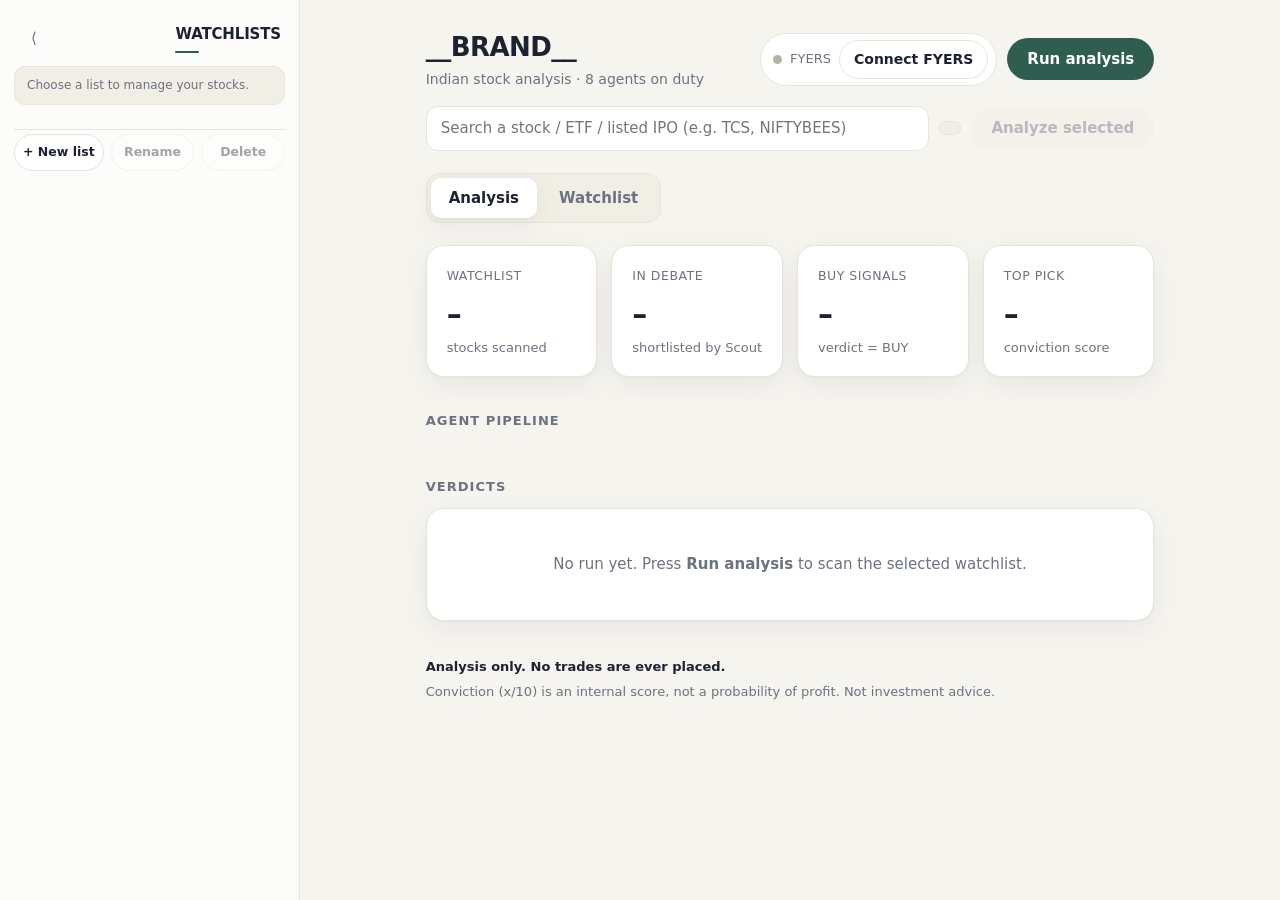
==== commit 2bbadd15: "Add one-off scripts for database inspection and item probing - Introduced _check_db.py for schema in" ====
--- a/dashboard.html
+++ b/dashboard.html
@@ -87,12 +87,89 @@
 footer .foot-main{font-weight:550;color:var(--ink)}
 @media (max-width:900px){.kpis,.agents{grid-template-columns:repeat(2,1fr)}.row>button.head{grid-template-columns:1fr auto;gap:10px}.row .conv,.row .why{grid-column:1/-1}.dg{grid-template-columns:1fr}}
 @media (max-width:480px){.kpis,.agents{grid-template-columns:1fr}}
+
+/* ---- watchlist sidebar: accordion of lists (desktop) / drawer (mobile) ---- */
+.shell{display:grid;grid-template-columns:auto minmax(0,1fr);gap:0;max-width:1480px;margin:0 auto}
+.wl{width:300px;height:100vh;position:sticky;top:0;display:flex;flex-direction:column;padding:22px 14px;gap:12px;overflow:auto;background:color-mix(in srgb,var(--card) 72%,var(--bg));border-right:1px solid var(--line)}
+.wl.collapsed{width:58px;padding:18px 6px;grid-column:1;min-width:58px}
+.wl-top{display:flex;align-items:center;justify-content:space-between;padding:0 4px;gap:8px}
+.wl h2{margin:0;padding:0;font-size:15px;letter-spacing:-.01em;color:var(--ink);font-weight:700}
+.wl h2::after{content:"";display:block;width:24px;height:2px;margin-top:5px;border-radius:4px;background:var(--accent)}
+.menu{display:none;margin-bottom:10px;font-size:13px;padding:6px 12px}
+.wl-top .x{all:unset;cursor:pointer;color:var(--muted);font-size:20px;line-height:1;padding:4px 8px;border-radius:8px;display:none}
+.wl-top .x:focus-visible{outline:2px solid var(--accent)}
+.wl nav{display:flex;flex-direction:column;gap:5px;min-width:0}
+.wl-group{display:flex;flex-direction:column;gap:0}
+.wl.collapsed nav{min-width:0}
+.wl-item{all:unset;box-sizing:border-box;cursor:pointer;display:flex;align-items:center;justify-content:space-between;gap:10px;padding:11px 12px;border:1px solid transparent;border-radius:12px;font-size:14px;transition:background .15s,border-color .15s,transform .15s}
+.wl-item:hover{background:var(--soft);transform:translateX(1px)}
+.wl-item[aria-expanded=true]{background:color-mix(in srgb,var(--accent) 12%,var(--card));border-color:color-mix(in srgb,var(--accent) 35%,var(--line));font-weight:650}
+.wl-item:focus-visible{outline:2px solid var(--accent);outline-offset:-2px}
+.wl-item small{min-width:25px;padding:2px 7px;border-radius:99px;background:var(--soft);color:var(--muted);font-weight:650;font-size:11px;text-align:center}
+.wl-item[aria-expanded=true] small{background:var(--accent);color:var(--accent-ink)}
+.wl-items{list-style:none;margin:-4px 0 0;padding:8px 4px 8px 10px;border-left:2px solid color-mix(in srgb,var(--accent) 28%,var(--line));}
+.wl-items:empty{display:none}
+.wl-items li{display:flex;align-items:center;justify-content:space-between;gap:8px;padding:7px 9px;font-size:13px;border-radius:9px}
+.wl-items li:hover{background:var(--soft)}
+.wl-items li>div{min-width:0}.wl-items li b{font-weight:650;display:block}.wl-items li small{color:var(--muted);display:block;font-size:11.5px;white-space:nowrap;overflow:hidden;text-overflow:ellipsis;max-width:190px}
+.wl-items .x{all:unset;cursor:pointer;color:var(--muted);font-size:15px;padding:0 4px;visibility:hidden}
+.wl-items li:hover .x,.wl-items li .x:focus-visible{visibility:visible}
+.wl-items .stale{color:var(--watch)}
+.wl-hint{color:var(--muted);font-size:12px;padding:10px 12px;line-height:1.45;border:1px solid var(--line);border-radius:11px;background:var(--soft);max-width:none}
+.wl.collapsed .wl-hint{display:none}
+.wl-tools{display:flex;gap:7px;padding:4px 0 0;flex-wrap:wrap;border-top:1px solid var(--line)}
+.wl-tools .btn{flex:1;padding:8px 8px;font-size:12.5px;white-space:nowrap}
+.wl-tools .btn:disabled{opacity:.4}
+.wl.collapsed .wl-tools{flex-direction:column;padding:0 4px}
+.wl.collapsed .wl-tools .btn{flex:1 1 auto;padding:6px}
+.wl.collapsed .wl-top h2{display:none}
+.wl.collapsed .menu{display:none}
+.workspace-tabs{display:flex;gap:4px;margin-top:22px;padding:4px;background:var(--soft);border:1px solid var(--line);border-radius:14px;width:max-content}
+.workspace-tab{border:0;background:transparent;color:var(--muted);padding:9px 18px;border-radius:10px;font:inherit;font-weight:650;cursor:pointer}
+.workspace-tab:hover{color:var(--ink)}.workspace-tab[aria-selected=true]{background:var(--card);color:var(--ink);box-shadow:var(--shadow)}
+.watchlist-toolbar{display:flex;align-items:center;gap:12px;flex-wrap:wrap;margin:22px 0 16px}
+.watchlist-toolbar label{font-size:13px;font-weight:650;color:var(--muted)}
+.watchlist-toolbar select{min-width:240px;border:1px solid var(--line);background:var(--card);color:var(--ink);border-radius:10px;padding:10px 12px;font:inherit}
+.watchlist-toolbar select:focus-visible{outline:2px solid var(--accent);outline-offset:1px}
+.watchlist-summary{display:flex;align-items:center;justify-content:space-between;gap:12px;margin:0 0 16px;padding:16px 18px}
+.watchlist-summary h2{margin:0;color:var(--ink);font-size:18px;letter-spacing:-.02em;text-transform:none}
+.watchlist-summary p{margin:3px 0 0;color:var(--muted);font-size:13px}
+.watchlist-grid{display:grid;grid-template-columns:repeat(auto-fill,minmax(210px,1fr));gap:12px}
+.watchlist-stock{display:flex;align-items:center;justify-content:space-between;gap:10px;padding:14px 16px}
+.watchlist-stock b{display:block;font-size:15px}.watchlist-stock small{display:block;color:var(--muted);white-space:nowrap;overflow:hidden;text-overflow:ellipsis;max-width:170px}
+.watchlist-stock .x{all:unset;cursor:pointer;color:var(--muted);font-size:18px;padding:3px 6px;border-radius:7px}.watchlist-stock .x:hover{background:var(--soft);color:var(--avoid)}
+.watchlist-empty{padding:42px 20px;text-align:center}.watchlist-empty strong{display:block;color:var(--ink);font-size:16px;margin-bottom:5px}.watchlist-empty span{color:var(--muted);font-size:13px}
+.toggle{all:unset;cursor:pointer;display:inline-flex;align-items:center;justify-content:center;width:32px;height:32px;border-radius:10px;color:var(--muted);font-size:15px}
+.toggle:hover{background:var(--soft);color:var(--ink)}
+.toggle:focus-visible{outline:2px solid var(--accent)}
+.scrim{display:none}
+@media (max-width:1024px){
+  .shell{grid-template-columns:1fr}
+  .wl{position:fixed;z-index:20;left:0;top:0;width:min(330px,88vw);height:100dvh;background:var(--card);box-shadow:var(--shadow);transform:translateX(-102%);transition:transform .2s;border-right:1px solid var(--line)}
+  .wl[data-open=true]{transform:none}
+  .wl-top .x,.menu{display:inline-flex}
+  .wl-items{max-height:60vh;overflow:auto}
+  .scrim{position:fixed;inset:0;z-index:15;background:rgba(10,14,22,.4);border:0}
+  .scrim[data-open=true]{display:block}
+}
 </style>
 </head>
 <body>
+<div class="shell">
+<aside class="wl" id="wl" aria-label="Watchlists" data-open="false">
+  <div class="wl-top"><button class="toggle" id="wlShrink" title="Collapse" aria-label="Collapse the watchlist panel">⟨</button><h2>Watchlists</h2><button class="x" id="wlClose" aria-label="Close watchlists">×</button></div>
+  <div class="wl-hint" id="wlHint">Choose a list to manage your stocks.</div>
+  <nav id="wlList" aria-label="Your watchlists"></nav>
+  <div class="wl-tools">
+    <button class="btn ghost" id="wlNew">+ New list</button>
+    <button class="btn ghost" id="wlRename" disabled>Rename</button>
+    <button class="btn ghost" id="wlDel" title="Delete the selected watchlist" disabled>Delete</button>
+  </div>
+</aside>
+<button class="scrim" id="scrim" aria-label="Close watchlists" data-open="false"></button>
 <div class="wrap">
   <header>
-    <div class="brand"><h1>__BRAND__</h1><p id="sub">Indian stock analysis · 8 agents on duty</p></div>
+    <div class="brand"><button class="btn ghost menu" id="wlOpen" aria-controls="wl" aria-expanded="false">☰ Watchlists</button><h1>__BRAND__</h1><p id="sub">Indian stock analysis · 8 agents on duty</p></div>
     <div class="controls">
       <span class="pill" id="fyPill"><i class="dot" id="fyDot"></i><span id="fyLabel">FYERS</span><button class="btn ghost" id="fyBtn">Connect FYERS</button></span>
       <button class="btn" id="go">Run analysis</button>
@@ -105,11 +182,25 @@
       <ul class="list" id="res" role="listbox" aria-label="Search suggestions" hidden></ul>
     </div>
     <span class="sel" id="sel" hidden></span>
+    <button class="btn ghost" id="wlAdd" hidden>+ Watchlist</button>
     <button class="btn" id="goSel" disabled>Analyze selected</button>
   </div>
   <div id="notices"></div>
+  <div class="workspace-tabs" role="tablist" aria-label="Workspace">
+    <button class="workspace-tab" id="analysisTab" role="tab" aria-selected="true" aria-controls="analysisView">Analysis</button>
+    <button class="workspace-tab" id="watchlistTab" role="tab" aria-selected="false" aria-controls="watchlistView">Watchlist</button>
+  </div>
+  <section id="watchlistView" role="tabpanel" aria-labelledby="watchlistTab" hidden>
+    <div class="watchlist-toolbar">
+      <label for="wlSelect">Selected watchlist</label>
+      <select id="wlSelect"></select>
+    </div>
+    <div class="card watchlist-summary"><div><h2 id="wlViewName">Watchlist</h2><p id="wlViewMeta">Choose a watchlist to view its stocks.</p></div></div>
+    <section class="watchlist-grid" id="wlViewItems"></section>
+  </section>
+  <section id="analysisView" role="tabpanel" aria-labelledby="analysisTab">
   <section class="kpis" aria-label="Summary">
-    <div class="card kpi"><small>Universe</small><b id="k1">–</b><span>stocks scanned</span></div>
+    <div class="card kpi"><small>Watchlist</small><b id="k1">–</b><span>stocks scanned</span></div>
     <div class="card kpi"><small>In debate</small><b id="k2">–</b><span>shortlisted by Scout</span></div>
     <div class="card kpi"><small>Buy signals</small><b id="k3">–</b><span>verdict = BUY</span></div>
     <div class="card kpi"><small>Top pick</small><b id="k4">–</b><span id="k4s">conviction score</span></div>
@@ -117,9 +208,11 @@
   <h2>Agent pipeline</h2>
   <section class="agents" id="agents"></section>
   <h2>Verdicts</h2>
-  <section class="feed" id="feed"><div class="card empty">No run yet. Press <b>Run analysis</b> to scan NSE stocks.</div></section>
+  <section class="feed" id="feed"><div class="card empty">No run yet. Press <b>Run analysis</b> to scan the selected watchlist.</div></section>
+  </section>
   <footer id="foot"><span class="foot-main">Analysis only. No trades are ever placed.</span>
     <span>Conviction (x/10) is an internal score, not a probability of profit. Not investment advice.</span></footer>
+</div>
 </div>
 <script nonce="__NONCE__">
 const $=s=>document.querySelector(s);
@@ -186,14 +279,16 @@
  return row}
 
 function render(s){
- const focused=s.scope==='focused';
+ const focused=s.scope==='focused',wlp=s.watchlist;
+ if(!focused&&!wlp&&s.status==='running')$('.kpis').children[0].querySelector('small').textContent='Watchlist';
  renderAgents(s.agents,focused);
  $('.kpis').children[0].querySelector('span').textContent=focused?'selected instrument':'stocks scanned';
  $('.kpis').children[1].querySelector('span').textContent=focused?'analysed':'shortlisted by Scout';
  $('.kpis').children[2].querySelector('span').textContent=focused?'in this instrument':'verdict = BUY';
- $('.kpis').children[0].querySelector('small').textContent=focused?'Instrument':'Universe';
+ $('.kpis').children[0].querySelector('small').textContent=focused?'Instrument':(wlp&&wlp.name)||'Watchlist';
  const idle=s.status==='idle';
- const k=s.kpis;$('#k1').textContent=focused?(s.target?s.target.symbol:'–'):(k.universe||(idle?'–':0));$('#k2').textContent=idle?'–':k.in_debate;$('#k3').textContent=idle?'–':k.buys;
+ const k=s.kpis;$('#k1').textContent=focused?(s.target?s.target.symbol:'–'):(k.universe||(idle?'–':0));
+ $('#k1').title=focused?'':'Stocks in the analysed watchlist';$('#k2').textContent=idle?'–':k.in_debate;$('#k3').textContent=idle?'–':k.buys;
  $('#k4').textContent=idle?'–':(k.top_pick?k.top_pick.symbol:'–');$('#k4s').textContent=(!idle&&k.top_pick)?`${k.top_pick.verdict} · conviction ${k.top_pick.confidence}/10`:'conviction score';
  const warns=s.warnings.map(w=>h('div',{class:'banner warn'},w));
  const msg=s.status==='error'?[h('div',{class:'banner bad',role:'alert'},s.message)]:[];
@@ -210,13 +305,13 @@
 function startPoll(){if(!poll)poll=setInterval(tick,700);tick()}
 
 // ---- search & select: debounced, stale-response safe, keyboard accessible ----
-let chosen=null,timer=null,seq=0,items=[],active=-1;
+let chosen=null,timer=null,seq=0,items=[],active=-1,workspace='analysis';
 function closeList(){items=[];active=-1;$('#res').hidden=true;$('#res').replaceChildren();$('#q').setAttribute('aria-expanded','false');$('#q').removeAttribute('aria-activedescendant')}
 function note(t){const l=$('#res');l.replaceChildren(h('li',{class:'note',role:'presentation'},t));l.hidden=false;$('#q').setAttribute('aria-expanded','true')}
 function paintList(){$('#res').replaceChildren(...items.map((it,i)=>h('li',{id:'opt'+i,role:'option','data-i':i,'aria-selected':String(i===active),onmousedown:e=>{e.preventDefault();pick(i)},onclick:()=>pick(i)},h('span',{},h('b',{},it.symbol),' ',h('small',{},it.name)),h('small',{},`${it.exchange||''} ${it.asset_type||''}`.trim()))));$('#res').hidden=false;$('#q').setAttribute('aria-expanded','true');$('#q').setAttribute('aria-activedescendant',active>=0?'opt'+active:'')}
 function pick(i){const it=items[i];if(!it)return;chosen=it;$('#q').value='';$('#q').setAttribute('aria-expanded','false');closeList();renderSel()}
-function renderSel(){const s=$('#sel');if(!chosen){s.hidden=true;s.replaceChildren();$('#goSel').disabled=true;return}
- s.replaceChildren(h('b',{},chosen.symbol),h('small',{},`${chosen.name} · ${chosen.exchange} · ${chosen.asset_type||'EQUITY'}`),h('button',{'aria-label':'Clear selection',title:'Clear',onclick:()=>{chosen=null;renderSel();$('#q').focus()}},'×'));s.hidden=false;$('#goSel').disabled=false}
+function renderSel(){const s=$('#sel');if(!chosen){s.hidden=true;s.replaceChildren();$('#goSel').disabled=true;$('#goSel').hidden=workspace==='watchlist';$('#wlAdd').hidden=true;drawState();return}
+ s.replaceChildren(h('b',{},chosen.symbol),h('small',{},`${chosen.name} · ${chosen.exchange} · ${chosen.asset_type||'EQUITY'}`),h('button',{'aria-label':'Clear selection',title:'Clear',onclick:()=>{chosen=null;renderSel();$('#q').focus()}},'×'));s.hidden=false;$('#goSel').disabled=running;$('#goSel').hidden=workspace==='watchlist';$('#wlAdd').hidden=workspace==='watchlist'||wActive==null;$('#wlAdd').textContent='+ Watchlist';drawState()}
 async function search(){
  const q=$('#q').value.trim(),my=++seq;
  if(q.length<2){closeList();return}
@@ -246,15 +341,94 @@
  if(!r.ok){const d=await r.json().catch(()=>({}));notice('bad',d.message||'Could not start the focused analysis.');return}
  startPoll()};
 
-async function tick(){const s=await(await api('/api/status')).json();render(s);
- $('#go').disabled=!!s.running;$('#go').textContent=s.running?'Running…':'Run analysis';
- $('#goSel').disabled=!!s.running||!chosen;
- if(!s.running&&poll){clearInterval(poll);poll=null;loadConfig()}}
+// ---- watchlists: server-owned lists in Supabase; the run only ever names a list id ----
+let WLS=[],wActive=null,running=false;
+function renderWatchlistView(){
+ const cur=WLS.find(w=>w.id===wActive);
+ $('#wlSelect').replaceChildren(...WLS.map(w=>h('option',{value:w.id},w.name+' · '+w.count)));
+ if(cur)$('#wlSelect').value=cur.id;
+ $('#wlViewName').textContent=cur?cur.name:'No watchlist selected';
+ $('#wlViewMeta').textContent=cur?`${cur.count} stock${cur.count===1?'':'s'} · Search above to add another instrument.`:'Create a watchlist to get started.';
+ $('#wlViewItems').replaceChildren(...(cur&&cur.items.length?cur.items.map(i=>h('div',{class:'card watchlist-stock'},h('div',{},h('b',{},i.symbol),h('small',{},i.name)),h('button',{class:'x','aria-label':`Remove ${i.symbol}`,title:'Remove from watchlist',onclick:e=>{e.preventDefault();e.stopPropagation();removeStock(i.provider_symbol)}},'×'))):[h('div',{class:'card watchlist-empty'},h('strong',{},'Your watchlist is empty'),h('span',{},'Search for a stock above and choose Add to watchlist.'))]));
+}
+function setWorkspace(mode){
+ workspace=mode;
+ const analysis=mode==='analysis';
+ $('#analysisTab').setAttribute('aria-selected',String(analysis));$('#watchlistTab').setAttribute('aria-selected',String(!analysis));
+ $('#analysisView').hidden=!analysis;$('#watchlistView').hidden=analysis;
+ $('#goSel').hidden=!analysis;$('#wlAdd').hidden=analysis||!chosen||wActive==null;
+ if(!analysis)renderWatchlistView();
+ drawState();
+}
+$('#analysisTab').onclick=()=>setWorkspace('analysis');
+$('#watchlistTab').onclick=()=>setWorkspace('watchlist');
+$('#wlSelect').onchange=()=>{wActive=$('#wlSelect').value;renderWatchlists();renderWatchlistView()};
+function drawState(){const cur=WLS.find(w=>w.id===wActive),n=(cur&&cur.count)||0,empty=wActive==null||n===0;
+ const watchlistAction=workspace==='watchlist';
+ $('#go').disabled=running||(watchlistAction?!chosen:empty);$('#go').textContent=running?'Working…':watchlistAction?'Add to watchlist':empty?'Run analysis':'Run · '+cur.name;
+ $('#wlRename').disabled=!cur;$('#wlDel').disabled=!cur||WLS.length<2;
+ $('#wlHint').textContent=empty?(WLS.length?'This list is empty. Search for a stock above and add it here.':'Create your first list to start organising stocks.'):`${cur.name} · ${n} stock${n===1?'':'s'} · runs analyse this list only`;}
+function renderWatchlists(){if(window.matchMedia('(max-width:1024px)').matches)drawer(false);
+ const cur=WLS.find(w=>w.id===wActive);
+ const stockItems=w=>w.id===wActive?(w.items.length?w.items.map(i=>h('li',{},h('div',{},h('b',{},i.symbol),h('small',{},i.in_catalogue===false?i.name+' · not in current symbol list':i.name)),
+   h('button',{class:'x','aria-label':`Remove ${i.symbol}`,title:'Remove from watchlist',onclick:e=>{e.preventDefault();e.stopPropagation();removeStock(i.provider_symbol)}},'×'))):[h('li',{},h('small',{class:'stale'},'No stocks yet — add one from search.'))]):[];
+ $('#wlList').replaceChildren(...(WLS.length?WLS.map(w=>h('div',{class:'wl-group'},
+   h('button',{class:'wl-item',type:'button','aria-expanded':String(w.id===wActive),onclick:()=>selectList(w.id)},h('span',{},w.name),h('small',{},String(w.count))),
+   ...(w.id===wActive?[h('ul',{class:'wl-items',id:'wlItems','aria-label':`Stocks in ${w.name}`},...stockItems(w))]:[]))):[h('div',{class:'empty',style:'padding:20px 8px;font-size:13px'},'No watchlists yet')]));
+ drawState()}
+function applyWatchlists(d,active){WLS=d.watchlists||[];
+ if(active!=null)wActive=active;else if(!WLS.some(w=>w.id===wActive))wActive=WLS.length?WLS[0].id:null;
+ renderWatchlists();renderWatchlistView()}
+async function loadWatchlists(){try{const r=await api('/api/watchlists');const d=await r.json();
+ if(!r.ok){notice('bad',d.message||'Watchlists are unavailable.');return}
+ applyWatchlists(d)}catch(e){notice('bad','Could not load watchlists ('+e.message+').')}}
+function selectList(id){
+ if(id===wActive){wActive=null}else{wActive=id}   // click the open list again → collapse it
+ renderWatchlists();
+ if(wActive!=null&&window.matchMedia('(max-width:1024px)').matches)drawer(false)}
+function drawer(open){$('#wl').dataset.open=String(open);$('#scrim').dataset.open=String(open);$('#wlOpen').setAttribute('aria-expanded',String(open))}
+$('#wlOpen').onclick=()=>drawer(true);$('#wlClose').onclick=$('#scrim').onclick=()=>drawer(false);
+$('#wlShrink').onclick=()=>{$('#wl').classList.toggle('collapsed');renderWatchlists()};
+document.addEventListener('keydown',e=>{if(e.key==='Escape'&&$('#wl').dataset.open==='true')drawer(false)});
+async function wlSend(method,path,body){const r=await api(path,{method,body:body?JSON.stringify(body):undefined});
+ const d=await r.json().catch(()=>({}));
+ if(!r.ok){notice('bad',d.message||'Watchlist storage is unavailable right now.');return null}
+ return d}
+$('#wlNew').onclick=async()=>{const name=prompt('Name for the new watchlist:','Watchlist '+(WLS.length+1));if(!name)return;
+ const d=await wlSend('POST','/api/watchlists',{name});if(d)applyWatchlists(d,d.watchlist.id)};
+$('#wlRename').onclick=async()=>{const cur=WLS.find(w=>w.id===wActive);if(!cur)return;const name=prompt('Rename watchlist:',cur.name);if(!name||name===cur.name)return;
+ const d=await wlSend('PATCH','/api/watchlists/'+cur.id,{name});if(d)applyWatchlists(d,wActive)};
+$('#wlDel').onclick=async()=>{const cur=WLS.find(w=>w.id===wActive);if(!cur)return;
+ if(WLS.length<2){notice('warn','Keep at least one watchlist: rename or empty this one instead of deleting it.');return}
+ if(!confirm(`Delete "${cur.name}" and its ${cur.count} stock(s)?`))return;
+ const i=WLS.indexOf(cur),next=(WLS[i+1]||WLS[i-1]).id;
+ const d=await wlSend('DELETE','/api/watchlists/'+cur.id);if(d)applyWatchlists(d,next)};
+async function removeStock(sym){
+ const cur=WLS.find(w=>w.id===wActive);if(!cur)return;
+ try{
+  const d=await wlSend('DELETE','/api/watchlists/'+cur.id+'/items/'+encodeURIComponent(sym));
+  if(d){applyWatchlists(d,wActive);if(workspace==='watchlist')renderWatchlistView()}
+ }catch(e){notice('bad','Could not remove the stock. Please try again.')}
+}
+async function addToWatchlist(){if(!chosen||wActive==null)return;const sym=chosen.symbol;
+ const d=await wlSend('POST','/api/watchlists/'+wActive+'/items',{provider_symbol:chosen.provider_symbol});
+ if(d)applyWatchlists(d,wActive);
+ $('#wlAdd').textContent=d===null?'Try again':`Added ${sym} ✓`;
+ if(workspace==='watchlist')$('#go').textContent=d===null?'Try again':`Added ${sym} ✓`;
+ setTimeout(()=>{$('#wlAdd').textContent='+ Watchlist';drawState()},1600)}
+$('#wlAdd').onclick=addToWatchlist;
+
+async function tick(){const s=await(await api('/api/status')).json();running=!!s.running;render(s);drawState();
+ $('#goSel').disabled=running||!chosen;
+ if(!s.running&&poll){clearInterval(poll);poll=null;loadConfig();loadWatchlists()}}
 $('#go').onclick=async()=>{
- const r=await api('/api/start',{method:'POST',body:JSON.stringify({mode:'live'})});
- if(r.status===409){notice('warn','A run is already in progress.')}
+ if(workspace==='watchlist'){await addToWatchlist();return}
+ if(wActive==null)return;
+ const r=await api('/api/start',{method:'POST',body:JSON.stringify({mode:'live',watchlist_id:wActive})});
+ if(r.status===409){notice('warn','A run is already in progress.');return}
+ if(!r.ok){const d=await r.json().catch(()=>({}));notice('bad',d.message||'Could not start the run.');return}
  startPoll()};
-loadConfig().then(tick);
+loadConfig().then(loadWatchlists).then(tick);
 </script>
 </body>
 </html>
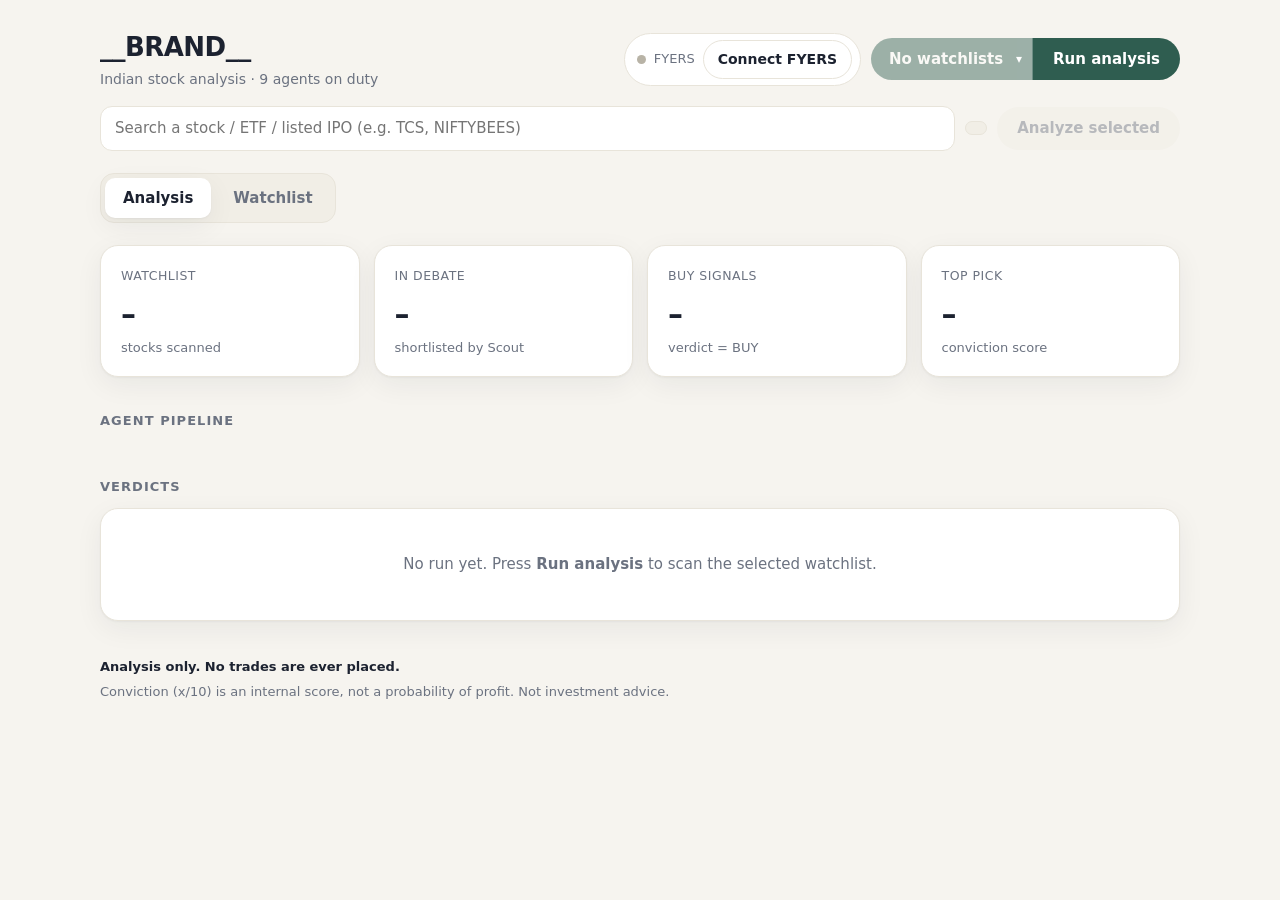
==== commit 966eae2d: "feat(chart): add deterministic chart pattern analysis from daily candles - Implement conservative ch" ====
--- a/dashboard.html
+++ b/dashboard.html
@@ -39,6 +39,13 @@
 .btn{border:0;background:var(--accent);color:var(--accent-ink);padding:10px 20px;border-radius:999px;font:inherit;font-weight:600;cursor:pointer;transition:transform .12s,opacity .12s}
 .btn:hover:not(:disabled){transform:translateY(-1px)} .btn:disabled{opacity:.45;background:var(--soft);color:var(--muted);cursor:not-allowed;transform:none}
 .btn.ghost{background:var(--card);color:var(--ink);border:1px solid var(--line);font-weight:550;padding:8px 14px;font-size:14px}
+.runbar{display:flex;align-items:stretch;border-radius:999px;overflow:hidden}
+.run-sel{position:relative;display:flex;align-items:center}
+.run-sel select{appearance:none;border:0;background:var(--accent);color:var(--accent-ink);font:inherit;font-weight:600;padding:10px 28px 10px 18px;cursor:pointer;max-width:240px}
+.run-sel::after{content:'▾';position:absolute;right:10px;color:var(--accent-ink);pointer-events:none;font-size:12px}
+.run-sel select:disabled{opacity:.45;cursor:not-allowed}
+.runbar .btn{border-radius:0;border-left:1px solid color-mix(in srgb,var(--accent-ink) 30%,transparent)}
+.runbar .btn:hover{transform:none}
 .pill{display:inline-flex;align-items:center;gap:8px;background:var(--card);border:1px solid var(--line);border-radius:999px;padding:6px 8px 6px 12px;font-size:13px;color:var(--muted)}
 .dot{width:9px;height:9px;border-radius:50%;background:#b8b3a6;flex:none}
 .dot.connected,.dot.done{background:var(--buy)} .dot.expired,.dot.error,.dot.unavailable{background:var(--avoid)}
@@ -87,43 +94,6 @@
 footer .foot-main{font-weight:550;color:var(--ink)}
 @media (max-width:900px){.kpis,.agents{grid-template-columns:repeat(2,1fr)}.row>button.head{grid-template-columns:1fr auto;gap:10px}.row .conv,.row .why{grid-column:1/-1}.dg{grid-template-columns:1fr}}
 @media (max-width:480px){.kpis,.agents{grid-template-columns:1fr}}
-
-/* ---- watchlist sidebar: accordion of lists (desktop) / drawer (mobile) ---- */
-.shell{display:grid;grid-template-columns:auto minmax(0,1fr);gap:0;max-width:1480px;margin:0 auto}
-.wl{width:300px;height:100vh;position:sticky;top:0;display:flex;flex-direction:column;padding:22px 14px;gap:12px;overflow:auto;background:color-mix(in srgb,var(--card) 72%,var(--bg));border-right:1px solid var(--line)}
-.wl.collapsed{width:58px;padding:18px 6px;grid-column:1;min-width:58px}
-.wl-top{display:flex;align-items:center;justify-content:space-between;padding:0 4px;gap:8px}
-.wl h2{margin:0;padding:0;font-size:15px;letter-spacing:-.01em;color:var(--ink);font-weight:700}
-.wl h2::after{content:"";display:block;width:24px;height:2px;margin-top:5px;border-radius:4px;background:var(--accent)}
-.menu{display:none;margin-bottom:10px;font-size:13px;padding:6px 12px}
-.wl-top .x{all:unset;cursor:pointer;color:var(--muted);font-size:20px;line-height:1;padding:4px 8px;border-radius:8px;display:none}
-.wl-top .x:focus-visible{outline:2px solid var(--accent)}
-.wl nav{display:flex;flex-direction:column;gap:5px;min-width:0}
-.wl-group{display:flex;flex-direction:column;gap:0}
-.wl.collapsed nav{min-width:0}
-.wl-item{all:unset;box-sizing:border-box;cursor:pointer;display:flex;align-items:center;justify-content:space-between;gap:10px;padding:11px 12px;border:1px solid transparent;border-radius:12px;font-size:14px;transition:background .15s,border-color .15s,transform .15s}
-.wl-item:hover{background:var(--soft);transform:translateX(1px)}
-.wl-item[aria-expanded=true]{background:color-mix(in srgb,var(--accent) 12%,var(--card));border-color:color-mix(in srgb,var(--accent) 35%,var(--line));font-weight:650}
-.wl-item:focus-visible{outline:2px solid var(--accent);outline-offset:-2px}
-.wl-item small{min-width:25px;padding:2px 7px;border-radius:99px;background:var(--soft);color:var(--muted);font-weight:650;font-size:11px;text-align:center}
-.wl-item[aria-expanded=true] small{background:var(--accent);color:var(--accent-ink)}
-.wl-items{list-style:none;margin:-4px 0 0;padding:8px 4px 8px 10px;border-left:2px solid color-mix(in srgb,var(--accent) 28%,var(--line));}
-.wl-items:empty{display:none}
-.wl-items li{display:flex;align-items:center;justify-content:space-between;gap:8px;padding:7px 9px;font-size:13px;border-radius:9px}
-.wl-items li:hover{background:var(--soft)}
-.wl-items li>div{min-width:0}.wl-items li b{font-weight:650;display:block}.wl-items li small{color:var(--muted);display:block;font-size:11.5px;white-space:nowrap;overflow:hidden;text-overflow:ellipsis;max-width:190px}
-.wl-items .x{all:unset;cursor:pointer;color:var(--muted);font-size:15px;padding:0 4px;visibility:hidden}
-.wl-items li:hover .x,.wl-items li .x:focus-visible{visibility:visible}
-.wl-items .stale{color:var(--watch)}
-.wl-hint{color:var(--muted);font-size:12px;padding:10px 12px;line-height:1.45;border:1px solid var(--line);border-radius:11px;background:var(--soft);max-width:none}
-.wl.collapsed .wl-hint{display:none}
-.wl-tools{display:flex;gap:7px;padding:4px 0 0;flex-wrap:wrap;border-top:1px solid var(--line)}
-.wl-tools .btn{flex:1;padding:8px 8px;font-size:12.5px;white-space:nowrap}
-.wl-tools .btn:disabled{opacity:.4}
-.wl.collapsed .wl-tools{flex-direction:column;padding:0 4px}
-.wl.collapsed .wl-tools .btn{flex:1 1 auto;padding:6px}
-.wl.collapsed .wl-top h2{display:none}
-.wl.collapsed .menu{display:none}
 .workspace-tabs{display:flex;gap:4px;margin-top:22px;padding:4px;background:var(--soft);border:1px solid var(--line);border-radius:14px;width:max-content}
 .workspace-tab{border:0;background:transparent;color:var(--muted);padding:9px 18px;border-radius:10px;font:inherit;font-weight:650;cursor:pointer}
 .workspace-tab:hover{color:var(--ink)}.workspace-tab[aria-selected=true]{background:var(--card);color:var(--ink);box-shadow:var(--shadow)}
@@ -139,40 +109,18 @@
 .watchlist-stock b{display:block;font-size:15px}.watchlist-stock small{display:block;color:var(--muted);white-space:nowrap;overflow:hidden;text-overflow:ellipsis;max-width:170px}
 .watchlist-stock .x{all:unset;cursor:pointer;color:var(--muted);font-size:18px;padding:3px 6px;border-radius:7px}.watchlist-stock .x:hover{background:var(--soft);color:var(--avoid)}
 .watchlist-empty{padding:42px 20px;text-align:center}.watchlist-empty strong{display:block;color:var(--ink);font-size:16px;margin-bottom:5px}.watchlist-empty span{color:var(--muted);font-size:13px}
-.toggle{all:unset;cursor:pointer;display:inline-flex;align-items:center;justify-content:center;width:32px;height:32px;border-radius:10px;color:var(--muted);font-size:15px}
-.toggle:hover{background:var(--soft);color:var(--ink)}
-.toggle:focus-visible{outline:2px solid var(--accent)}
-.scrim{display:none}
-@media (max-width:1024px){
-  .shell{grid-template-columns:1fr}
-  .wl{position:fixed;z-index:20;left:0;top:0;width:min(330px,88vw);height:100dvh;background:var(--card);box-shadow:var(--shadow);transform:translateX(-102%);transition:transform .2s;border-right:1px solid var(--line)}
-  .wl[data-open=true]{transform:none}
-  .wl-top .x,.menu{display:inline-flex}
-  .wl-items{max-height:60vh;overflow:auto}
-  .scrim{position:fixed;inset:0;z-index:15;background:rgba(10,14,22,.4);border:0}
-  .scrim[data-open=true]{display:block}
-}
 </style>
 </head>
 <body>
-<div class="shell">
-<aside class="wl" id="wl" aria-label="Watchlists" data-open="false">
-  <div class="wl-top"><button class="toggle" id="wlShrink" title="Collapse" aria-label="Collapse the watchlist panel">⟨</button><h2>Watchlists</h2><button class="x" id="wlClose" aria-label="Close watchlists">×</button></div>
-  <div class="wl-hint" id="wlHint">Choose a list to manage your stocks.</div>
-  <nav id="wlList" aria-label="Your watchlists"></nav>
-  <div class="wl-tools">
-    <button class="btn ghost" id="wlNew">+ New list</button>
-    <button class="btn ghost" id="wlRename" disabled>Rename</button>
-    <button class="btn ghost" id="wlDel" title="Delete the selected watchlist" disabled>Delete</button>
-  </div>
-</aside>
-<button class="scrim" id="scrim" aria-label="Close watchlists" data-open="false"></button>
 <div class="wrap">
   <header>
-    <div class="brand"><button class="btn ghost menu" id="wlOpen" aria-controls="wl" aria-expanded="false">☰ Watchlists</button><h1>__BRAND__</h1><p id="sub">Indian stock analysis · 8 agents on duty</p></div>
+    <div class="brand"><h1>__BRAND__</h1><p id="sub">Indian stock analysis · 9 agents on duty</p></div>
     <div class="controls">
       <span class="pill" id="fyPill"><i class="dot" id="fyDot"></i><span id="fyLabel">FYERS</span><button class="btn ghost" id="fyBtn">Connect FYERS</button></span>
-      <button class="btn" id="go">Run analysis</button>
+      <div class="runbar">
+        <span class="run-sel"><select id="runWl" aria-label="Watchlist to run" disabled><option>No watchlists</option></select></span>
+        <button class="btn" id="go">Run analysis</button>
+      </div>
     </div>
   </header>
   <div class="focusbar">
@@ -194,6 +142,9 @@
     <div class="watchlist-toolbar">
       <label for="wlSelect">Selected watchlist</label>
       <select id="wlSelect"></select>
+      <button class="btn ghost" id="wlNew">+ New list</button>
+      <button class="btn ghost" id="wlRename" disabled>Rename</button>
+      <button class="btn ghost" id="wlDel" title="Delete the selected watchlist" disabled>Delete</button>
     </div>
     <div class="card watchlist-summary"><div><h2 id="wlViewName">Watchlist</h2><p id="wlViewMeta">Choose a watchlist to view its stocks.</p></div></div>
     <section class="watchlist-grid" id="wlViewItems"></section>
@@ -213,7 +164,6 @@
   <footer id="foot"><span class="foot-main">Analysis only. No trades are ever placed.</span>
     <span>Conviction (x/10) is an internal score, not a probability of profit. Not investment advice.</span></footer>
 </div>
-</div>
 <script nonce="__NONCE__">
 const $=s=>document.querySelector(s);
 const CSRF=document.querySelector('meta[name=csrf]').content;
@@ -234,7 +184,7 @@
  if(c.notice)notice(c.notice.level,c.notice.text);
  const q=new URLSearchParams(location.search).get('auth');
  if(q){const n=await(await api('/api/auth-notice/'+encodeURIComponent(q))).json();notice(n.level,n.text);history.replaceState(null,'','/')}
- $('#sub').textContent='Indian stock analysis · 8 agents on duty'+(c.groq?' · LLM panel ready':' · deterministic engine');
+ $('#sub').textContent='Indian stock analysis · 9 agents on duty'+(c.groq?' · LLM panel ready':' · deterministic engine');
 }
 
 function renderAgents(a,focused=false){const g=$('#agents');g.replaceChildren(...Object.entries(a).map(([k,v])=>{ if(focused&&k==='scout')v={...v,role:'Retrieves the selected instrument'};
@@ -252,22 +202,30 @@
  'yfinance_unavailable':'Yahoo/yfinance could not be reached.'}[r]||'Analyst data unavailable.'}
 function renderRow(r){
  const d=r.detail,up=(r.chg||0)>=0;
+ const s3=d.scores3,names3={news_trend:'News/trend',pattern:'Pattern',overall:'Overall'};
+ const overall=s3&&s3.overall&&s3.overall.score!=null?s3.overall.score:null;
  const row=h('div',{class:'card row','data-open':'false'});
  const head=h('button',{class:'head','aria-expanded':'false',onclick:()=>{const o=row.dataset.open!=='true';row.dataset.open=o;head.setAttribute('aria-expanded',o)}},
   h('div',{class:'sym'},h('b',{},r.symbol),chip(r.asset_type||r.cap),h('small',{},r.name)),
-  h('div',{},h('span',{class:'badge '+r.verdict},r.verdict)),
+  h('div',{},h('span',{class:'badge '+r.verdict},r.verdict),overall!=null?h('div',{class:'tag'},'overall '+overall):null),
   h('div',{class:'conv'},h('small',{},`Conviction ${r.confidence}/10 · ${r.winner} won`),h('div',{class:'bar',style:`--v:${r.confidence}`},h('i'))),
   h('div',{},h('div',{class:'px'},fmtPx(r.price)+' ',h('span',{class:up?'up':'dn'},fmtPct(r.chg))),h('div',{class:'why'},r.why)),
   h('span',{class:'caret'},'›'));
  const sc=d.scores,names={bull:'Bull',bear:'Bear',technicals:'Technicals',fundamentals:'Fundamentals',news:'News'};
  const scoreChips=h('div',{class:'sc'},Object.entries(names).map(([k,n])=>h('span',{},n+' ',h('b',{},sc[k]&&sc[k].score!=null?sc[k].score:'n/a'))));
+ const chips3=s3?h('div',{class:'sc'},Object.entries(names3).map(([k,n])=>h('span',{},n+' ',h('b',{},s3[k]&&s3[k].score!=null?s3[k].score:'n/a')))):null;
+ const s3why=s3?[...Object.entries(names3).filter(([k])=>s3[k]&&s3[k].reasons&&s3[k].reasons.length).map(([k,n])=>h('div',{class:'tag'},n+': '+s3[k].reasons.join(' · '))),
+  h('div',{class:'tag'},`Overall formula: ${s3.overall.formula||'n/a'} · chart detector v${(d.chart||{}).detector_version||'?'} (${(d.chart||{}).timeframe||'?'})`)]:[];
+ const ch=d.chart;
+ const patterns=ch&&ch.available?(ch.patterns.length?ch.patterns.map(p=>h('li',{},h('b',{},p.name.replace(/_/g,' ')+': '),`${p.direction} · ${p.status}`+(p.levels&&p.levels.length?' · level '+p.levels.map(fmtPx).join(' / '):'')+(p.start_date?' · '+p.start_date+' → '+p.end_date:''))):[h('li',{},'No reliable pattern identified.')]):[h('li',{},'Chart data unavailable.')];
  const pts=Object.entries(sc).map(([k,v])=>{const lines=v.point?[v.point]:(v.reasons||[]);return lines.length?h('li',{},h('b',{},names[k]+': '),lines.join(' · ')):null}).filter(Boolean);
  const news=(d.news||[]).map(n=>h('li',{},(n.url&&n.url.startsWith('https://'))?h('a',{href:n.url,target:'_blank',rel:'noopener noreferrer'},n.title):n.title,' ',h('span',{class:'tag'},`${n.sentiment||''} ${n.domain?'· '+n.domain:''}`)));
  const an=d.analyst||{};
  const al=r.alert&&r.alert.status!=='none'?h('div',{class:'tag'},`Alert: ${r.alert.status}${r.alert.reason?' — '+r.alert.reason:''}`):null;
- row.append(head,h('div',{class:'detail'},scoreChips,
+ row.append(head,h('div',{class:'detail'},scoreChips,chips3,...s3why,
   h('div',{class:'dg'},
-   h('div',{},h('h4',{},'Panel reasoning'),h('ul',{},pts),d.news_note?h('p',{class:'tag'},d.news_note):null),
+   h('div',{},h('h4',{},'Panel reasoning'),h('ul',{},pts),
+    h('h4',{style:'margin-top:14px'},'Chart patterns'),h('ul',{},patterns),d.news_note?h('p',{class:'tag'},d.news_note):null),
    h('div',{},h('h4',{},'Headlines (headline-only evidence)'),news.length?h('ul',{},news):h('p',{class:'tag'},'No relevant headlines found.'),
     h('h4',{style:'margin-top:14px'},'Analyst data'),
     h('p',{class:'tag'},an.consensus?`Consensus ${an.consensus} · ${an.num_analysts??'?'} analysts · buy ${an.buy_pct??'n/a'}% · target ${fmtPx(an.target_mean)} (${fmtPct(an.upside_pct)})`:noAnalyst(d.analyst_reason)),
@@ -348,7 +306,7 @@
  $('#wlSelect').replaceChildren(...WLS.map(w=>h('option',{value:w.id},w.name+' · '+w.count)));
  if(cur)$('#wlSelect').value=cur.id;
  $('#wlViewName').textContent=cur?cur.name:'No watchlist selected';
- $('#wlViewMeta').textContent=cur?`${cur.count} stock${cur.count===1?'':'s'} · Search above to add another instrument.`:'Create a watchlist to get started.';
+ $('#wlViewMeta').textContent=cur?`${cur.count} stock${cur.count===1?'':'s'} · Search above to add another instrument.`:'No watchlists yet — use the + New list button above to create one.';
  $('#wlViewItems').replaceChildren(...(cur&&cur.items.length?cur.items.map(i=>h('div',{class:'card watchlist-stock'},h('div',{},h('b',{},i.symbol),h('small',{},i.name)),h('button',{class:'x','aria-label':`Remove ${i.symbol}`,title:'Remove from watchlist',onclick:e=>{e.preventDefault();e.stopPropagation();removeStock(i.provider_symbol)}},'×'))):[h('div',{class:'card watchlist-empty'},h('strong',{},'Your watchlist is empty'),h('span',{},'Search for a stock above and choose Add to watchlist.'))]));
 }
 function setWorkspace(mode){
@@ -362,34 +320,20 @@
 }
 $('#analysisTab').onclick=()=>setWorkspace('analysis');
 $('#watchlistTab').onclick=()=>setWorkspace('watchlist');
-$('#wlSelect').onchange=()=>{wActive=$('#wlSelect').value;renderWatchlists();renderWatchlistView()};
+$('#wlSelect').onchange=()=>{wActive=$('#wlSelect').value;renderWatchlistView();drawState()};
+$('#runWl').onchange=()=>{wActive=$('#runWl').value;renderWatchlistView();drawState()};
 function drawState(){const cur=WLS.find(w=>w.id===wActive),n=(cur&&cur.count)||0,empty=wActive==null||n===0;
  const watchlistAction=workspace==='watchlist';
- $('#go').disabled=running||(watchlistAction?!chosen:empty);$('#go').textContent=running?'Working…':watchlistAction?'Add to watchlist':empty?'Run analysis':'Run · '+cur.name;
- $('#wlRename').disabled=!cur;$('#wlDel').disabled=!cur||WLS.length<2;
- $('#wlHint').textContent=empty?(WLS.length?'This list is empty. Search for a stock above and add it here.':'Create your first list to start organising stocks.'):`${cur.name} · ${n} stock${n===1?'':'s'} · runs analyse this list only`;}
-function renderWatchlists(){if(window.matchMedia('(max-width:1024px)').matches)drawer(false);
- const cur=WLS.find(w=>w.id===wActive);
- const stockItems=w=>w.id===wActive?(w.items.length?w.items.map(i=>h('li',{},h('div',{},h('b',{},i.symbol),h('small',{},i.in_catalogue===false?i.name+' · not in current symbol list':i.name)),
-   h('button',{class:'x','aria-label':`Remove ${i.symbol}`,title:'Remove from watchlist',onclick:e=>{e.preventDefault();e.stopPropagation();removeStock(i.provider_symbol)}},'×'))):[h('li',{},h('small',{class:'stale'},'No stocks yet — add one from search.'))]):[];
- $('#wlList').replaceChildren(...(WLS.length?WLS.map(w=>h('div',{class:'wl-group'},
-   h('button',{class:'wl-item',type:'button','aria-expanded':String(w.id===wActive),onclick:()=>selectList(w.id)},h('span',{},w.name),h('small',{},String(w.count))),
-   ...(w.id===wActive?[h('ul',{class:'wl-items',id:'wlItems','aria-label':`Stocks in ${w.name}`},...stockItems(w))]:[]))):[h('div',{class:'empty',style:'padding:20px 8px;font-size:13px'},'No watchlists yet')]));
- drawState()}
+ $('#runWl').value=wActive||'';$('#runWl').disabled=!WLS.length;
+ $('#go').disabled=running||(watchlistAction?!chosen:empty);$('#go').textContent=running?'Working…':watchlistAction?'Add to watchlist':'Run analysis';
+ $('#wlRename').disabled=!cur;$('#wlDel').disabled=!cur||WLS.length<2;}
 function applyWatchlists(d,active){WLS=d.watchlists||[];
  if(active!=null)wActive=active;else if(!WLS.some(w=>w.id===wActive))wActive=WLS.length?WLS[0].id:null;
- renderWatchlists();renderWatchlistView()}
+ $('#runWl').replaceChildren(...(WLS.length?WLS.map(w=>h('option',{value:w.id},w.name+' · '+w.count)):[h('option',{},'No watchlists')]));
+ renderWatchlistView();drawState()}
 async function loadWatchlists(){try{const r=await api('/api/watchlists');const d=await r.json();
  if(!r.ok){notice('bad',d.message||'Watchlists are unavailable.');return}
  applyWatchlists(d)}catch(e){notice('bad','Could not load watchlists ('+e.message+').')}}
-function selectList(id){
- if(id===wActive){wActive=null}else{wActive=id}   // click the open list again → collapse it
- renderWatchlists();
- if(wActive!=null&&window.matchMedia('(max-width:1024px)').matches)drawer(false)}
-function drawer(open){$('#wl').dataset.open=String(open);$('#scrim').dataset.open=String(open);$('#wlOpen').setAttribute('aria-expanded',String(open))}
-$('#wlOpen').onclick=()=>drawer(true);$('#wlClose').onclick=$('#scrim').onclick=()=>drawer(false);
-$('#wlShrink').onclick=()=>{$('#wl').classList.toggle('collapsed');renderWatchlists()};
-document.addEventListener('keydown',e=>{if(e.key==='Escape'&&$('#wl').dataset.open==='true')drawer(false)});
 async function wlSend(method,path,body){const r=await api(path,{method,body:body?JSON.stringify(body):undefined});
  const d=await r.json().catch(()=>({}));
  if(!r.ok){notice('bad',d.message||'Watchlist storage is unavailable right now.');return null}
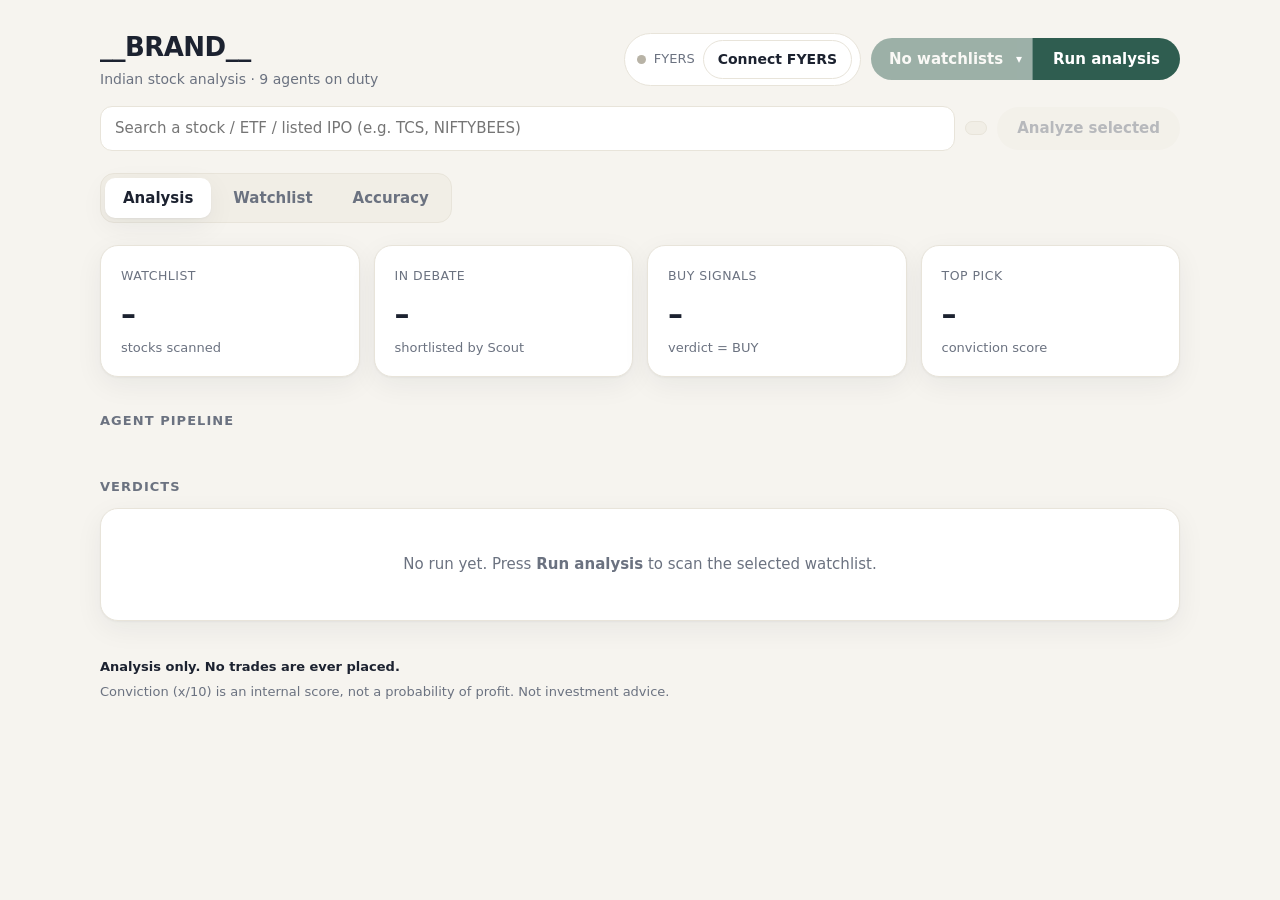
==== commit c13faf43: "feat: add forward-looking prediction, reliability, and data sourcing framework" ====
--- a/dashboard.html
+++ b/dashboard.html
@@ -1,378 +1,1313 @@
 <!doctype html>
 <html lang="en">
+
 <head>
-<meta charset="utf-8">
-<meta name="viewport" content="width=device-width, initial-scale=1">
-<meta name="csrf" content="__CSRF__">
-<title>__BRAND__ · Indian stock analysis</title>
-<style>
-:root{
-  --bg:#f6f4ef; --card:#ffffff; --ink:#1c2230; --muted:#6b7280; --line:#e8e4da; --soft:#f1eee6;
-  --accent:#2f5d50; --accent-ink:#ffffff; --buy:#1f7a4d; --buy-bg:#e5f3ea; --watch:#9a6a12; --watch-bg:#fbf1da;
-  --avoid:#a23b3b; --avoid-bg:#f8e4e1; --work:#b7791f; --shadow:0 1px 2px rgba(20,30,50,.04),0 8px 28px rgba(20,30,50,.06);
-}
-@media (prefers-color-scheme:dark){:root{
-  --bg:#12161c; --card:#1a2029; --ink:#e8ebf0; --muted:#98a2b3; --line:#2a3240; --soft:#202733;
-  --accent:#6fb59f; --accent-ink:#0f1a16; --buy:#6fd3a0; --buy-bg:#17302a; --watch:#e3b45a; --watch-bg:#33290f;
-  --avoid:#ef8d86; --avoid-bg:#35201f; --work:#e3b45a; --shadow:0 1px 2px rgba(0,0,0,.3),0 8px 28px rgba(0,0,0,.25);}}
-*{box-sizing:border-box}
-body{margin:0;background:var(--bg);color:var(--ink);font:15px/1.5 ui-sans-serif,system-ui,-apple-system,"Segoe UI",Roboto,sans-serif;-webkit-font-smoothing:antialiased}
-.wrap{max-width:1120px;margin:0 auto;padding:28px 20px 56px}
-header{display:flex;flex-wrap:wrap;gap:16px;align-items:center;justify-content:space-between}
-.brand h1{margin:0;font-size:26px;letter-spacing:-.02em;font-weight:650}
-.brand p{margin:2px 0 0;color:var(--muted);font-size:14px}
-.controls{display:flex;flex-wrap:wrap;gap:10px;align-items:center}
-
-.focusbar{display:flex;flex-wrap:wrap;gap:10px;align-items:center;margin-top:16px}
-.sb{position:relative;flex:1 1 300px;min-width:240px}
-.sb input{width:100%;border:1px solid var(--line);background:var(--card);color:var(--ink);border-radius:12px;padding:10px 14px;font:inherit}
-.sb input:focus-visible{outline:2px solid var(--accent);outline-offset:-1px}
-.list{position:absolute;z-index:5;left:0;right:0;top:calc(100% + 4px);margin:0;padding:4px;list-style:none;background:var(--card);border:1px solid var(--line);border-radius:12px;box-shadow:var(--shadow);max-height:320px;overflow:auto}
-.list li{padding:8px 10px;border-radius:8px;cursor:pointer;display:flex;gap:8px;align-items:baseline;justify-content:space-between}
-.list li[aria-selected=true]{background:var(--soft)}
-.list li small{color:var(--muted);font-size:12px;text-align:right}
-.list .note{padding:8px 10px;color:var(--muted);cursor:default;font-size:13px;display:block}
-.sel{display:flex;gap:8px;align-items:center;background:var(--soft);border:1px solid var(--line);border-radius:999px;padding:6px 6px 6px 14px;font-size:13.5px}
-.sel b{font-weight:650}.sel small{color:var(--muted)}
-.sel button{all:unset;cursor:pointer;color:var(--muted);padding:0 8px;font-size:16px;line-height:1}
-.sel button:focus-visible{outline:2px solid var(--accent);border-radius:6px}
-.btn{border:0;background:var(--accent);color:var(--accent-ink);padding:10px 20px;border-radius:999px;font:inherit;font-weight:600;cursor:pointer;transition:transform .12s,opacity .12s}
-.btn:hover:not(:disabled){transform:translateY(-1px)} .btn:disabled{opacity:.45;background:var(--soft);color:var(--muted);cursor:not-allowed;transform:none}
-.btn.ghost{background:var(--card);color:var(--ink);border:1px solid var(--line);font-weight:550;padding:8px 14px;font-size:14px}
-.runbar{display:flex;align-items:stretch;border-radius:999px;overflow:hidden}
-.run-sel{position:relative;display:flex;align-items:center}
-.run-sel select{appearance:none;border:0;background:var(--accent);color:var(--accent-ink);font:inherit;font-weight:600;padding:10px 28px 10px 18px;cursor:pointer;max-width:240px}
-.run-sel::after{content:'▾';position:absolute;right:10px;color:var(--accent-ink);pointer-events:none;font-size:12px}
-.run-sel select:disabled{opacity:.45;cursor:not-allowed}
-.runbar .btn{border-radius:0;border-left:1px solid color-mix(in srgb,var(--accent-ink) 30%,transparent)}
-.runbar .btn:hover{transform:none}
-.pill{display:inline-flex;align-items:center;gap:8px;background:var(--card);border:1px solid var(--line);border-radius:999px;padding:6px 8px 6px 12px;font-size:13px;color:var(--muted)}
-.dot{width:9px;height:9px;border-radius:50%;background:#b8b3a6;flex:none}
-.dot.connected,.dot.done{background:var(--buy)} .dot.expired,.dot.error,.dot.unavailable{background:var(--avoid)}
-.dot.working{background:var(--work);animation:pulse 1.1s ease-in-out infinite}
-@keyframes pulse{0%,100%{box-shadow:0 0 0 0 rgba(183,121,31,.5)}50%{box-shadow:0 0 0 6px rgba(183,121,31,0)}}
-.banner{margin-top:18px;border-radius:14px;padding:12px 16px;font-size:14px;border:1px solid var(--line);background:var(--card)}
-.banner.good{background:var(--buy-bg);border-color:transparent;color:var(--buy)} .banner.bad{background:var(--avoid-bg);border-color:transparent;color:var(--avoid)}
-.banner.warn{background:var(--watch-bg);border-color:transparent;color:var(--watch)}
-.kpis{display:grid;grid-template-columns:repeat(4,1fr);gap:14px;margin-top:22px}
-.card{background:var(--card);border:1px solid var(--line);border-radius:18px;box-shadow:var(--shadow)}
-.kpi{padding:18px 20px} .kpi small{color:var(--muted);font-size:12.5px;letter-spacing:.04em;text-transform:uppercase}
-.kpi b{display:block;font-size:30px;letter-spacing:-.02em;margin-top:4px;font-weight:650}
-.kpi span{color:var(--muted);font-size:13px}
-h2{font-size:13px;letter-spacing:.08em;text-transform:uppercase;color:var(--muted);margin:34px 0 12px;font-weight:600}
-.agents{display:grid;grid-template-columns:repeat(4,1fr);gap:14px}
-.agent{padding:16px 18px;position:relative;transition:border-color .2s}
-.agent[data-s=working]{border-color:var(--work)} .agent[data-s=done]{border-color:color-mix(in srgb,var(--buy) 45%,var(--line))}
-.agent .top{display:flex;justify-content:space-between;align-items:center}
-.agent h3{margin:0;font-size:16px;font-weight:620}
-.agent p{margin:2px 0 12px;color:var(--muted);font-size:13px;min-height:19px}
-.stats{display:grid;grid-template-columns:1fr 1fr;gap:8px}
-.stat{background:var(--soft);border-radius:10px;padding:8px 10px;min-height:46px}
-.stat small{display:block;color:var(--muted);font-size:11px;text-transform:capitalize}.stat b{font-size:15px;font-weight:620}
-.feed{display:flex;flex-direction:column;gap:12px}
-.row{padding:0;overflow:hidden}
-.row>button.head{all:unset;box-sizing:border-box;cursor:pointer;display:grid;grid-template-columns:minmax(150px,1.2fr) 100px minmax(160px,1fr) 2fr 20px;gap:16px;align-items:center;width:100%;padding:16px 20px}
-.row>button.head:focus-visible{outline:2px solid var(--accent);outline-offset:-2px}
-.sym b{font-size:17px;font-weight:650}.sym small{display:block;color:var(--muted);font-size:12.5px}
-.chip{display:inline-block;font-size:11px;padding:2px 8px;border-radius:999px;background:var(--soft);color:var(--muted);margin-left:6px;vertical-align:2px}
-.badge{display:inline-block;padding:5px 12px;border-radius:999px;font-weight:650;font-size:13px;letter-spacing:.03em;text-align:center}
-.badge.BUY{background:var(--buy-bg);color:var(--buy)}.badge.WATCH{background:var(--watch-bg);color:var(--watch)}.badge.AVOID{background:var(--avoid-bg);color:var(--avoid)}
-.conv small{color:var(--muted);font-size:12px;display:block;margin-bottom:4px}
-.bar{height:6px;border-radius:99px;background:var(--soft);overflow:hidden}.bar i{display:block;height:100%;background:var(--accent);border-radius:99px;width:calc(var(--v)*10%)}
-.px{font-variant-numeric:tabular-nums}.up{color:var(--buy)}.dn{color:var(--avoid)}
-.why{color:var(--muted);font-size:13.5px;display:-webkit-box;-webkit-line-clamp:2;-webkit-box-orient:vertical;overflow:hidden}
-.caret{color:var(--muted);transition:transform .2s}.row[data-open=true] .caret{transform:rotate(90deg)}
-.detail{display:none;border-top:1px solid var(--line);padding:18px 20px;background:color-mix(in srgb,var(--soft) 55%,var(--card))}
-.row[data-open=true] .detail{display:block}
-.dg{display:grid;grid-template-columns:repeat(2,1fr);gap:18px}
-.detail h4{margin:0 0 8px;font-size:12px;letter-spacing:.07em;text-transform:uppercase;color:var(--muted);font-weight:600}
-.detail ul{margin:0;padding-left:18px}.detail li{margin:3px 0;font-size:13.5px}.detail a{color:var(--accent)}
-.sc{display:flex;gap:8px;flex-wrap:wrap;margin-bottom:12px}.sc span{background:var(--card);border:1px solid var(--line);border-radius:10px;padding:5px 10px;font-size:12.5px;color:var(--muted)}.sc b{color:var(--ink)}
-.tag{font-size:11.5px;color:var(--muted)} .tag.warnt{color:var(--watch)}
-.empty{padding:44px 20px;text-align:center;color:var(--muted)}
-footer{margin-top:36px;color:var(--muted);font-size:13px;display:flex;flex-direction:column;gap:6px}
-footer .foot-main{font-weight:550;color:var(--ink)}
-@media (max-width:900px){.kpis,.agents{grid-template-columns:repeat(2,1fr)}.row>button.head{grid-template-columns:1fr auto;gap:10px}.row .conv,.row .why{grid-column:1/-1}.dg{grid-template-columns:1fr}}
-@media (max-width:480px){.kpis,.agents{grid-template-columns:1fr}}
-.workspace-tabs{display:flex;gap:4px;margin-top:22px;padding:4px;background:var(--soft);border:1px solid var(--line);border-radius:14px;width:max-content}
-.workspace-tab{border:0;background:transparent;color:var(--muted);padding:9px 18px;border-radius:10px;font:inherit;font-weight:650;cursor:pointer}
-.workspace-tab:hover{color:var(--ink)}.workspace-tab[aria-selected=true]{background:var(--card);color:var(--ink);box-shadow:var(--shadow)}
-.watchlist-toolbar{display:flex;align-items:center;gap:12px;flex-wrap:wrap;margin:22px 0 16px}
-.watchlist-toolbar label{font-size:13px;font-weight:650;color:var(--muted)}
-.watchlist-toolbar select{min-width:240px;border:1px solid var(--line);background:var(--card);color:var(--ink);border-radius:10px;padding:10px 12px;font:inherit}
-.watchlist-toolbar select:focus-visible{outline:2px solid var(--accent);outline-offset:1px}
-.watchlist-summary{display:flex;align-items:center;justify-content:space-between;gap:12px;margin:0 0 16px;padding:16px 18px}
-.watchlist-summary h2{margin:0;color:var(--ink);font-size:18px;letter-spacing:-.02em;text-transform:none}
-.watchlist-summary p{margin:3px 0 0;color:var(--muted);font-size:13px}
-.watchlist-grid{display:grid;grid-template-columns:repeat(auto-fill,minmax(210px,1fr));gap:12px}
-.watchlist-stock{display:flex;align-items:center;justify-content:space-between;gap:10px;padding:14px 16px}
-.watchlist-stock b{display:block;font-size:15px}.watchlist-stock small{display:block;color:var(--muted);white-space:nowrap;overflow:hidden;text-overflow:ellipsis;max-width:170px}
-.watchlist-stock .x{all:unset;cursor:pointer;color:var(--muted);font-size:18px;padding:3px 6px;border-radius:7px}.watchlist-stock .x:hover{background:var(--soft);color:var(--avoid)}
-.watchlist-empty{padding:42px 20px;text-align:center}.watchlist-empty strong{display:block;color:var(--ink);font-size:16px;margin-bottom:5px}.watchlist-empty span{color:var(--muted);font-size:13px}
-</style>
+  <meta charset="utf-8">
+  <meta name="viewport" content="width=device-width, initial-scale=1">
+  <meta name="csrf" content="__CSRF__">
+  <title>__BRAND__ · Indian stock analysis</title>
+  <style>
+    :root {
+      --bg: #f6f4ef;
+      --card: #ffffff;
+      --ink: #1c2230;
+      --muted: #6b7280;
+      --line: #e8e4da;
+      --soft: #f1eee6;
+      --accent: #2f5d50;
+      --accent-ink: #ffffff;
+      --buy: #1f7a4d;
+      --buy-bg: #e5f3ea;
+      --watch: #9a6a12;
+      --watch-bg: #fbf1da;
+      --avoid: #a23b3b;
+      --avoid-bg: #f8e4e1;
+      --work: #b7791f;
+      --shadow: 0 1px 2px rgba(20, 30, 50, .04), 0 8px 28px rgba(20, 30, 50, .06);
+    }
+
+    @media (prefers-color-scheme:dark) {
+      :root {
+        --bg: #12161c;
+        --card: #1a2029;
+        --ink: #e8ebf0;
+        --muted: #98a2b3;
+        --line: #2a3240;
+        --soft: #202733;
+        --accent: #6fb59f;
+        --accent-ink: #0f1a16;
+        --buy: #6fd3a0;
+        --buy-bg: #17302a;
+        --watch: #e3b45a;
+        --watch-bg: #33290f;
+        --avoid: #ef8d86;
+        --avoid-bg: #35201f;
+        --work: #e3b45a;
+        --shadow: 0 1px 2px rgba(0, 0, 0, .3), 0 8px 28px rgba(0, 0, 0, .25);
+      }
+    }
+
+    * {
+      box-sizing: border-box
+    }
+
+    body {
+      margin: 0;
+      background: var(--bg);
+      color: var(--ink);
+      font: 15px/1.5 ui-sans-serif, system-ui, -apple-system, "Segoe UI", Roboto, sans-serif;
+      -webkit-font-smoothing: antialiased
+    }
+
+    .wrap {
+      max-width: 1120px;
+      margin: 0 auto;
+      padding: 28px 20px 56px
+    }
+
+    header {
+      display: flex;
+      flex-wrap: wrap;
+      gap: 16px;
+      align-items: center;
+      justify-content: space-between
+    }
+
+    .brand h1 {
+      margin: 0;
+      font-size: 26px;
+      letter-spacing: -.02em;
+      font-weight: 650
+    }
+
+    .brand p {
+      margin: 2px 0 0;
+      color: var(--muted);
+      font-size: 14px
+    }
+
+    .controls {
+      display: flex;
+      flex-wrap: wrap;
+      gap: 10px;
+      align-items: center
+    }
+
+    .focusbar {
+      display: flex;
+      flex-wrap: wrap;
+      gap: 10px;
+      align-items: center;
+      margin-top: 16px
+    }
+
+    .sb {
+      position: relative;
+      flex: 1 1 300px;
+      min-width: 240px
+    }
+
+    .sb input {
+      width: 100%;
+      border: 1px solid var(--line);
+      background: var(--card);
+      color: var(--ink);
+      border-radius: 12px;
+      padding: 10px 14px;
+      font: inherit
+    }
+
+    .sb input:focus-visible {
+      outline: 2px solid var(--accent);
+      outline-offset: -1px
+    }
+
+    .list {
+      position: absolute;
+      z-index: 5;
+      left: 0;
+      right: 0;
+      top: calc(100% + 4px);
+      margin: 0;
+      padding: 4px;
+      list-style: none;
+      background: var(--card);
+      border: 1px solid var(--line);
+      border-radius: 12px;
+      box-shadow: var(--shadow);
+      max-height: 320px;
+      overflow: auto
+    }
+
+    .list li {
+      padding: 8px 10px;
+      border-radius: 8px;
+      cursor: pointer;
+      display: flex;
+      gap: 8px;
+      align-items: baseline;
+      justify-content: space-between
+    }
+
+    .list li[aria-selected=true] {
+      background: var(--soft)
+    }
+
+    .list li small {
+      color: var(--muted);
+      font-size: 12px;
+      text-align: right
+    }
+
+    .list .note {
+      padding: 8px 10px;
+      color: var(--muted);
+      cursor: default;
+      font-size: 13px;
+      display: block
+    }
+
+    .sel {
+      display: flex;
+      gap: 8px;
+      align-items: center;
+      background: var(--soft);
+      border: 1px solid var(--line);
+      border-radius: 999px;
+      padding: 6px 6px 6px 14px;
+      font-size: 13.5px
+    }
+
+    .sel b {
+      font-weight: 650
+    }
+
+    .sel small {
+      color: var(--muted)
+    }
+
+    .sel button {
+      all: unset;
+      cursor: pointer;
+      color: var(--muted);
+      padding: 0 8px;
+      font-size: 16px;
+      line-height: 1
+    }
+
+    .sel button:focus-visible {
+      outline: 2px solid var(--accent);
+      border-radius: 6px
+    }
+
+    .btn {
+      border: 0;
+      background: var(--accent);
+      color: var(--accent-ink);
+      padding: 10px 20px;
+      border-radius: 999px;
+      font: inherit;
+      font-weight: 600;
+      cursor: pointer;
+      transition: transform .12s, opacity .12s
+    }
+
+    .btn:hover:not(:disabled) {
+      transform: translateY(-1px)
+    }
+
+    .btn:disabled {
+      opacity: .45;
+      background: var(--soft);
+      color: var(--muted);
+      cursor: not-allowed;
+      transform: none
+    }
+
+    .btn.ghost {
+      background: var(--card);
+      color: var(--ink);
+      border: 1px solid var(--line);
+      font-weight: 550;
+      padding: 8px 14px;
+      font-size: 14px
+    }
+
+    .runbar {
+      display: flex;
+      align-items: stretch;
+      border-radius: 999px;
+      overflow: hidden
+    }
+
+    .run-sel {
+      position: relative;
+      display: flex;
+      align-items: center
+    }
+
+    .run-sel select {
+      appearance: none;
+      border: 0;
+      background: var(--accent);
+      color: var(--accent-ink);
+      font: inherit;
+      font-weight: 600;
+      padding: 10px 28px 10px 18px;
+      cursor: pointer;
+      max-width: 240px
+    }
+
+    .run-sel::after {
+      content: '▾';
+      position: absolute;
+      right: 10px;
+      color: var(--accent-ink);
+      pointer-events: none;
+      font-size: 12px
+    }
+
+    .run-sel select:disabled {
+      opacity: .45;
+      cursor: not-allowed
+    }
+
+    .runbar .btn {
+      border-radius: 0;
+      border-left: 1px solid color-mix(in srgb, var(--accent-ink) 30%, transparent)
+    }
+
+    .runbar .btn:hover {
+      transform: none
+    }
+
+    .pill {
+      display: inline-flex;
+      align-items: center;
+      gap: 8px;
+      background: var(--card);
+      border: 1px solid var(--line);
+      border-radius: 999px;
+      padding: 6px 8px 6px 12px;
+      font-size: 13px;
+      color: var(--muted)
+    }
+
+    .dot {
+      width: 9px;
+      height: 9px;
+      border-radius: 50%;
+      background: #b8b3a6;
+      flex: none
+    }
+
+    .dot.connected,
+    .dot.done {
+      background: var(--buy)
+    }
+
+    .dot.expired,
+    .dot.error,
+    .dot.unavailable {
+      background: var(--avoid)
+    }
+
+    .dot.working {
+      background: var(--work);
+      animation: pulse 1.1s ease-in-out infinite
+    }
+
+    @keyframes pulse {
+
+      0%,
+      100% {
+        box-shadow: 0 0 0 0 rgba(183, 121, 31, .5)
+      }
+
+      50% {
+        box-shadow: 0 0 0 6px rgba(183, 121, 31, 0)
+      }
+    }
+
+    .banner {
+      margin-top: 18px;
+      border-radius: 14px;
+      padding: 12px 16px;
+      font-size: 14px;
+      border: 1px solid var(--line);
+      background: var(--card)
+    }
+
+    .banner.good {
+      background: var(--buy-bg);
+      border-color: transparent;
+      color: var(--buy)
+    }
+
+    .banner.bad {
+      background: var(--avoid-bg);
+      border-color: transparent;
+      color: var(--avoid)
+    }
+
+    .banner.warn {
+      background: var(--watch-bg);
+      border-color: transparent;
+      color: var(--watch)
+    }
+
+    .kpis {
+      display: grid;
+      grid-template-columns: repeat(4, 1fr);
+      gap: 14px;
+      margin-top: 22px
+    }
+
+    .card {
+      background: var(--card);
+      border: 1px solid var(--line);
+      border-radius: 18px;
+      box-shadow: var(--shadow)
+    }
+
+    .kpi {
+      padding: 18px 20px
+    }
+
+    .kpi small {
+      color: var(--muted);
+      font-size: 12.5px;
+      letter-spacing: .04em;
+      text-transform: uppercase
+    }
+
+    .kpi b {
+      display: block;
+      font-size: 30px;
+      letter-spacing: -.02em;
+      margin-top: 4px;
+      font-weight: 650
+    }
+
+    .kpi span {
+      color: var(--muted);
+      font-size: 13px
+    }
+
+    h2 {
+      font-size: 13px;
+      letter-spacing: .08em;
+      text-transform: uppercase;
+      color: var(--muted);
+      margin: 34px 0 12px;
+      font-weight: 600
+    }
+
+    .agents {
+      display: grid;
+      grid-template-columns: repeat(4, 1fr);
+      gap: 14px
+    }
+
+    .agent {
+      padding: 16px 18px;
+      position: relative;
+      transition: border-color .2s
+    }
+
+    .agent[data-s=working] {
+      border-color: var(--work)
+    }
+
+    .agent[data-s=done] {
+      border-color: color-mix(in srgb, var(--buy) 45%, var(--line))
+    }
+
+    .agent .top {
+      display: flex;
+      justify-content: space-between;
+      align-items: center
+    }
+
+    .agent h3 {
+      margin: 0;
+      font-size: 16px;
+      font-weight: 620
+    }
+
+    .agent p {
+      margin: 2px 0 12px;
+      color: var(--muted);
+      font-size: 13px;
+      min-height: 19px
+    }
+
+    .stats {
+      display: grid;
+      grid-template-columns: 1fr 1fr;
+      gap: 8px
+    }
+
+    .stat {
+      background: var(--soft);
+      border-radius: 10px;
+      padding: 8px 10px;
+      min-height: 46px
+    }
+
+    .stat small {
+      display: block;
+      color: var(--muted);
+      font-size: 11px;
+      text-transform: capitalize
+    }
+
+    .stat b {
+      font-size: 15px;
+      font-weight: 620
+    }
+
+    .feed {
+      display: flex;
+      flex-direction: column;
+      gap: 12px
+    }
+
+    .pb-row {
+      padding: 16px 20px;
+      display: flex;
+      flex-wrap: wrap;
+      gap: 6px 14px;
+      align-items: baseline
+    }
+
+    .row {
+      padding: 0;
+      overflow: hidden
+    }
+
+    .row>button.head {
+      all: unset;
+      box-sizing: border-box;
+      cursor: pointer;
+      display: grid;
+      grid-template-columns: minmax(150px, 1.2fr) 100px minmax(160px, 1fr) 2fr 20px;
+      gap: 16px;
+      align-items: center;
+      width: 100%;
+      padding: 16px 20px
+    }
+
+    .row>button.head:focus-visible {
+      outline: 2px solid var(--accent);
+      outline-offset: -2px
+    }
+
+    .sym b {
+      font-size: 17px;
+      font-weight: 650
+    }
+
+    .sym small {
+      display: block;
+      color: var(--muted);
+      font-size: 12.5px
+    }
+
+    .chip {
+      display: inline-block;
+      font-size: 11px;
+      padding: 2px 8px;
+      border-radius: 999px;
+      background: var(--soft);
+      color: var(--muted);
+      margin-left: 6px;
+      vertical-align: 2px
+    }
+
+    .badge {
+      display: inline-block;
+      padding: 5px 12px;
+      border-radius: 999px;
+      font-weight: 650;
+      font-size: 13px;
+      letter-spacing: .03em;
+      text-align: center
+    }
+
+    .badge.BUY {
+      background: var(--buy-bg);
+      color: var(--buy)
+    }
+
+    .badge.WATCH {
+      background: var(--watch-bg);
+      color: var(--watch)
+    }
+
+    .badge.AVOID {
+      background: var(--avoid-bg);
+      color: var(--avoid)
+    }
+
+    .conv small {
+      color: var(--muted);
+      font-size: 12px;
+      display: block;
+      margin-bottom: 4px
+    }
+
+    .bar {
+      height: 6px;
+      border-radius: 99px;
+      background: var(--soft);
+      overflow: hidden
+    }
+
+    .bar i {
+      display: block;
+      height: 100%;
+      background: var(--accent);
+      border-radius: 99px;
+      width: calc(var(--v)*10%)
+    }
+
+    .px {
+      font-variant-numeric: tabular-nums
+    }
+
+    .up {
+      color: var(--buy)
+    }
+
+    .dn {
+      color: var(--avoid)
+    }
+
+    .why {
+      color: var(--muted);
+      font-size: 13.5px;
+      display: -webkit-box;
+      -webkit-line-clamp: 2;
+      -webkit-box-orient: vertical;
+      overflow: hidden
+    }
+
+    .caret {
+      color: var(--muted);
+      transition: transform .2s
+    }
+
+    .row[data-open=true] .caret {
+      transform: rotate(90deg)
+    }
+
+    .detail {
+      display: none;
+      border-top: 1px solid var(--line);
+      padding: 18px 20px;
+      background: color-mix(in srgb, var(--soft) 55%, var(--card))
+    }
+
+    .row[data-open=true] .detail {
+      display: block
+    }
+
+    .dg {
+      display: grid;
+      grid-template-columns: repeat(2, 1fr);
+      gap: 18px
+    }
+
+    .detail h4 {
+      margin: 0 0 8px;
+      font-size: 12px;
+      letter-spacing: .07em;
+      text-transform: uppercase;
+      color: var(--muted);
+      font-weight: 600
+    }
+
+    .detail ul {
+      margin: 0;
+      padding-left: 18px
+    }
+
+    .detail li {
+      margin: 3px 0;
+      font-size: 13.5px
+    }
+
+    .detail a {
+      color: var(--accent)
+    }
+
+    .sc {
+      display: flex;
+      gap: 8px;
+      flex-wrap: wrap;
+      margin-bottom: 12px
+    }
+
+    .sc span {
+      background: var(--card);
+      border: 1px solid var(--line);
+      border-radius: 10px;
+      padding: 5px 10px;
+      font-size: 12.5px;
+      color: var(--muted)
+    }
+
+    .sc b {
+      color: var(--ink)
+    }
+
+    .tag {
+      font-size: 11.5px;
+      color: var(--muted)
+    }
+
+    .tag.warnt {
+      color: var(--watch)
+    }
+
+    .empty {
+      padding: 44px 20px;
+      text-align: center;
+      color: var(--muted)
+    }
+
+    footer {
+      margin-top: 36px;
+      color: var(--muted);
+      font-size: 13px;
+      display: flex;
+      flex-direction: column;
+      gap: 6px
+    }
+
+    footer .foot-main {
+      font-weight: 550;
+      color: var(--ink)
+    }
+
+    @media (max-width:900px) {
+
+      .kpis,
+      .agents {
+        grid-template-columns: repeat(2, 1fr)
+      }
+
+      .row>button.head {
+        grid-template-columns: 1fr auto;
+        gap: 10px
+      }
+
+      .row .conv,
+      .row .why {
+        grid-column: 1/-1
+      }
+
+      .dg {
+        grid-template-columns: 1fr
+      }
+    }
+
+    @media (max-width:480px) {
+
+      .kpis,
+      .agents {
+        grid-template-columns: 1fr
+      }
+    }
+
+    .workspace-tabs {
+      display: flex;
+      gap: 4px;
+      margin-top: 22px;
+      padding: 4px;
+      background: var(--soft);
+      border: 1px solid var(--line);
+      border-radius: 14px;
+      width: max-content
+    }
+
+    .workspace-tab {
+      border: 0;
+      background: transparent;
+      color: var(--muted);
+      padding: 9px 18px;
+      border-radius: 10px;
+      font: inherit;
+      font-weight: 650;
+      cursor: pointer
+    }
+
+    .workspace-tab:hover {
+      color: var(--ink)
+    }
+
+    .workspace-tab[aria-selected=true] {
+      background: var(--card);
+      color: var(--ink);
+      box-shadow: var(--shadow)
+    }
+
+    .watchlist-toolbar {
+      display: flex;
+      align-items: center;
+      gap: 12px;
+      flex-wrap: wrap;
+      margin: 22px 0 16px
+    }
+
+    .watchlist-toolbar label {
+      font-size: 13px;
+      font-weight: 650;
+      color: var(--muted)
+    }
+
+    .watchlist-toolbar select {
+      min-width: 240px;
+      border: 1px solid var(--line);
+      background: var(--card);
+      color: var(--ink);
+      border-radius: 10px;
+      padding: 10px 12px;
+      font: inherit
+    }
+
+    .watchlist-toolbar select:focus-visible {
+      outline: 2px solid var(--accent);
+      outline-offset: 1px
+    }
+
+    .watchlist-summary {
+      display: flex;
+      align-items: center;
+      justify-content: space-between;
+      gap: 12px;
+      margin: 0 0 16px;
+      padding: 16px 18px
+    }
+
+    .watchlist-summary h2 {
+      margin: 0;
+      color: var(--ink);
+      font-size: 18px;
+      letter-spacing: -.02em;
+      text-transform: none
+    }
+
+    .watchlist-summary p {
+      margin: 3px 0 0;
+      color: var(--muted);
+      font-size: 13px
+    }
+
+    .watchlist-grid {
+      display: grid;
+      grid-template-columns: repeat(auto-fill, minmax(210px, 1fr));
+      gap: 12px
+    }
+
+    .watchlist-stock {
+      display: flex;
+      align-items: center;
+      justify-content: space-between;
+      gap: 10px;
+      padding: 14px 16px
+    }
+
+    .watchlist-stock b {
+      display: block;
+      font-size: 15px
+    }
+
+    .watchlist-stock small {
+      display: block;
+      color: var(--muted);
+      white-space: nowrap;
+      overflow: hidden;
+      text-overflow: ellipsis;
+      max-width: 170px
+    }
+
+    .watchlist-stock .x {
+      all: unset;
+      cursor: pointer;
+      color: var(--muted);
+      font-size: 18px;
+      padding: 3px 6px;
+      border-radius: 7px
+    }
+
+    .watchlist-stock .x:hover {
+      background: var(--soft);
+      color: var(--avoid)
+    }
+
+    .watchlist-empty {
+      padding: 42px 20px;
+      text-align: center
+    }
+
+    .watchlist-empty strong {
+      display: block;
+      color: var(--ink);
+      font-size: 16px;
+      margin-bottom: 5px
+    }
+
+    .watchlist-empty span {
+      color: var(--muted);
+      font-size: 13px
+    }
+  </style>
 </head>
+
 <body>
-<div class="wrap">
-  <header>
-    <div class="brand"><h1>__BRAND__</h1><p id="sub">Indian stock analysis · 9 agents on duty</p></div>
-    <div class="controls">
-      <span class="pill" id="fyPill"><i class="dot" id="fyDot"></i><span id="fyLabel">FYERS</span><button class="btn ghost" id="fyBtn">Connect FYERS</button></span>
-      <div class="runbar">
-        <span class="run-sel"><select id="runWl" aria-label="Watchlist to run" disabled><option>No watchlists</option></select></span>
-        <button class="btn" id="go">Run analysis</button>
+  <div class="wrap">
+    <header>
+      <div class="brand">
+        <h1>__BRAND__</h1>
+        <p id="sub">Indian stock analysis · 9 agents on duty</p>
       </div>
+      <div class="controls">
+        <span class="pill" id="fyPill"><i class="dot" id="fyDot"></i><span id="fyLabel">FYERS</span><button
+            class="btn ghost" id="fyBtn">Connect FYERS</button></span>
+        <div class="runbar">
+          <span class="run-sel"><select id="runWl" aria-label="Watchlist to run" disabled>
+              <option>No watchlists</option>
+            </select></span>
+          <button class="btn" id="go">Run analysis</button>
+        </div>
+      </div>
+    </header>
+    <div class="focusbar">
+      <div class="sb">
+        <input id="q" type="search" role="combobox" aria-label="Search a stock, ETF or listed IPO"
+          aria-autocomplete="list" aria-controls="res" aria-expanded="false" autocomplete="off"
+          placeholder="Search a stock / ETF / listed IPO (e.g. TCS, NIFTYBEES)">
+        <ul class="list" id="res" role="listbox" aria-label="Search suggestions" hidden></ul>
+      </div>
+      <span class="sel" id="sel" hidden></span>
+      <button class="btn ghost" id="wlAdd" hidden>+ Watchlist</button>
+      <button class="btn" id="goSel" disabled>Analyze selected</button>
     </div>
-  </header>
-  <div class="focusbar">
-    <div class="sb">
-      <input id="q" type="search" role="combobox" aria-label="Search a stock, ETF or listed IPO" aria-autocomplete="list"
-        aria-controls="res" aria-expanded="false" autocomplete="off" placeholder="Search a stock / ETF / listed IPO (e.g. TCS, NIFTYBEES)">
-      <ul class="list" id="res" role="listbox" aria-label="Search suggestions" hidden></ul>
+    <div id="notices"></div>
+    <div class="workspace-tabs" role="tablist" aria-label="Workspace">
+      <button class="workspace-tab" id="analysisTab" role="tab" aria-selected="true"
+        aria-controls="analysisView">Analysis</button>
+      <button class="workspace-tab" id="watchlistTab" role="tab" aria-selected="false"
+        aria-controls="watchlistView">Watchlist</button>
+      <button class="workspace-tab" id="accuracyTab" role="tab" aria-selected="false"
+        aria-controls="accuracyView">Accuracy</button>
     </div>
-    <span class="sel" id="sel" hidden></span>
-    <button class="btn ghost" id="wlAdd" hidden>+ Watchlist</button>
-    <button class="btn" id="goSel" disabled>Analyze selected</button>
+    <section id="accuracyView" role="tabpanel" aria-labelledby="accuracyTab" hidden>
+      <div class="watchlist-toolbar">
+        <label>Settled verdicts: measured hit rate and return range, never a promise</label>
+        <button class="btn ghost" id="settleBtn">Settle now</button>
+        <button class="btn ghost" id="retrainBtn">Retrain model</button>
+        <button class="btn ghost" id="accReload">Refresh</button>
+      </div>
+      <section id="accBody">
+        <div class="card empty">Loading accuracy history…</div>
+      </section>
+    </section>
+    <section id="watchlistView" role="tabpanel" aria-labelledby="watchlistTab" hidden>
+      <div class="watchlist-toolbar">
+        <label for="wlSelect">Selected watchlist</label>
+        <select id="wlSelect"></select>
+        <button class="btn ghost" id="wlNew">+ New list</button>
+        <button class="btn ghost" id="wlRename" disabled>Rename</button>
+        <button class="btn ghost" id="wlDel" title="Delete the selected watchlist" disabled>Delete</button>
+      </div>
+      <div class="card watchlist-summary">
+        <div>
+          <h2 id="wlViewName">Watchlist</h2>
+          <p id="wlViewMeta">Choose a watchlist to view its stocks.</p>
+        </div>
+      </div>
+      <section class="watchlist-grid" id="wlViewItems"></section>
+    </section>
+    <section id="analysisView" role="tabpanel" aria-labelledby="analysisTab">
+      <section class="kpis" aria-label="Summary">
+        <div class="card kpi"><small>Watchlist</small><b id="k1">–</b><span>stocks scanned</span></div>
+        <div class="card kpi"><small>In debate</small><b id="k2">–</b><span>shortlisted by Scout</span></div>
+        <div class="card kpi"><small>Buy signals</small><b id="k3">–</b><span>verdict = BUY</span></div>
+        <div class="card kpi"><small>Top pick</small><b id="k4">–</b><span id="k4s">conviction score</span></div>
+      </section>
+      <h2>Agent pipeline</h2>
+      <section class="agents" id="agents"></section>
+      <div id="playbook"></div>
+      <h2>Verdicts</h2>
+      <section class="feed" id="feed">
+        <div class="card empty">No run yet. Press <b>Run analysis</b> to scan the selected watchlist.</div>
+      </section>
+    </section>
+    <footer id="foot"><span class="foot-main">Analysis only. No trades are ever placed.</span>
+      <span>Conviction (x/10) is an internal score, not a probability of profit. Not investment advice.</span>
+    </footer>
   </div>
-  <div id="notices"></div>
-  <div class="workspace-tabs" role="tablist" aria-label="Workspace">
-    <button class="workspace-tab" id="analysisTab" role="tab" aria-selected="true" aria-controls="analysisView">Analysis</button>
-    <button class="workspace-tab" id="watchlistTab" role="tab" aria-selected="false" aria-controls="watchlistView">Watchlist</button>
-  </div>
-  <section id="watchlistView" role="tabpanel" aria-labelledby="watchlistTab" hidden>
-    <div class="watchlist-toolbar">
-      <label for="wlSelect">Selected watchlist</label>
-      <select id="wlSelect"></select>
-      <button class="btn ghost" id="wlNew">+ New list</button>
-      <button class="btn ghost" id="wlRename" disabled>Rename</button>
-      <button class="btn ghost" id="wlDel" title="Delete the selected watchlist" disabled>Delete</button>
-    </div>
-    <div class="card watchlist-summary"><div><h2 id="wlViewName">Watchlist</h2><p id="wlViewMeta">Choose a watchlist to view its stocks.</p></div></div>
-    <section class="watchlist-grid" id="wlViewItems"></section>
-  </section>
-  <section id="analysisView" role="tabpanel" aria-labelledby="analysisTab">
-  <section class="kpis" aria-label="Summary">
-    <div class="card kpi"><small>Watchlist</small><b id="k1">–</b><span>stocks scanned</span></div>
-    <div class="card kpi"><small>In debate</small><b id="k2">–</b><span>shortlisted by Scout</span></div>
-    <div class="card kpi"><small>Buy signals</small><b id="k3">–</b><span>verdict = BUY</span></div>
-    <div class="card kpi"><small>Top pick</small><b id="k4">–</b><span id="k4s">conviction score</span></div>
-  </section>
-  <h2>Agent pipeline</h2>
-  <section class="agents" id="agents"></section>
-  <h2>Verdicts</h2>
-  <section class="feed" id="feed"><div class="card empty">No run yet. Press <b>Run analysis</b> to scan the selected watchlist.</div></section>
-  </section>
-  <footer id="foot"><span class="foot-main">Analysis only. No trades are ever placed.</span>
-    <span>Conviction (x/10) is an internal score, not a probability of profit. Not investment advice.</span></footer>
-</div>
-<script nonce="__NONCE__">
-const $=s=>document.querySelector(s);
-const CSRF=document.querySelector('meta[name=csrf]').content;
-let cfg=null,poll=null;
-function h(tag,attrs={},...kids){const e=document.createElement(tag);for(const[k,v]of Object.entries(attrs)){if(k==='class')e.className=v;else if(k.startsWith('on'))e.addEventListener(k.slice(2),v);else if(v!==false&&v!=null)e.setAttribute(k,v)}
- for(const c of kids.flat()){if(c==null||c===false)continue;e.append(c.nodeType?c:document.createTextNode(String(c)))}return e}
-async function api(path,opt={}){const r=await fetch(path,{credentials:'same-origin',...opt,headers:{'Content-Type':'application/json','X-CSRF-Token':CSRF,...(opt.headers||{})}});
- if(r.status===401){location.href='/unlock';throw new Error('locked')}return r}
-const fmtPx=x=>x==null?'n/a':'₹'+Number(x).toLocaleString('en-IN',{minimumFractionDigits:2,maximumFractionDigits:2});
-const fmtPct=x=>x==null?'n/a':(x>0?'+':'')+Number(x).toFixed(2)+'%';
-
-function notice(level,text){const n=$('#notices');n.replaceChildren(h('div',{class:'banner '+level,role:'status'},text))}
-async function loadConfig(){
- const c=await(await api('/api/config')).json();cfg=c;
- const f=c.fyers;$('#fyDot').className='dot '+f.state;$('#fyLabel').textContent='FYERS · '+f.label;$('#fyLabel').title=f.detail||'';
- const btn=$('#fyBtn');btn.textContent=f.state==='connected'?'Reconnect':'Connect FYERS';btn.disabled=f.state==='not_configured';
- btn.onclick=()=>{ if(c.tunnel&&!c.on_tunnel_host){notice('warn','Open this dashboard at https://'+c.redirect_host+' and click Connect FYERS there, so cookies and OAuth state match.');return}location.href='/auth/fyers/login'};
- if(c.notice)notice(c.notice.level,c.notice.text);
- const q=new URLSearchParams(location.search).get('auth');
- if(q){const n=await(await api('/api/auth-notice/'+encodeURIComponent(q))).json();notice(n.level,n.text);history.replaceState(null,'','/')}
- $('#sub').textContent='Indian stock analysis · 9 agents on duty'+(c.groq?' · LLM panel ready':' · deterministic engine');
-}
-
-function renderAgents(a,focused=false){const g=$('#agents');g.replaceChildren(...Object.entries(a).map(([k,v])=>{ if(focused&&k==='scout')v={...v,role:'Retrieves the selected instrument'};
- const st=Object.entries(v.stats||{});
- return h('div',{class:'card agent','data-s':v.status},
-  h('div',{class:'top'},h('h3',{},v.name),h('i',{class:'dot '+v.status,title:v.status})),
-  h('p',{},v.role),
-  h('div',{class:'stats'},st.length?st.slice(0,2).map(([l,x])=>h('div',{class:'stat'},h('small',{},l),h('b',{},x))):[h('div',{class:'stat'},h('small',{},'status'),h('b',{},v.status))]))}))}
-
-function chip(t){return h('span',{class:'chip'},t)}
-function noAnalyst(r){return {'no_analyst_coverage':'No analyst coverage: Yahoo lists no consensus or target for this instrument.',
- 'not_mapped':'Not a plain NSE equity series, so no verified analyst listing (not guessed).',
- 'yfinance_blocked':'Yahoo returned no data to this server (common on cloud hosts / throttled IPs). This is a data-source problem, not the stock\u2019s coverage.',
- 'yfinance_empty':'Yahoo has no analyst data for this ticker.',
- 'yfinance_unavailable':'Yahoo/yfinance could not be reached.'}[r]||'Analyst data unavailable.'}
-function renderRow(r){
- const d=r.detail,up=(r.chg||0)>=0;
- const s3=d.scores3,names3={news_trend:'News/trend',pattern:'Pattern',overall:'Overall'};
- const overall=s3&&s3.overall&&s3.overall.score!=null?s3.overall.score:null;
- const row=h('div',{class:'card row','data-open':'false'});
- const head=h('button',{class:'head','aria-expanded':'false',onclick:()=>{const o=row.dataset.open!=='true';row.dataset.open=o;head.setAttribute('aria-expanded',o)}},
-  h('div',{class:'sym'},h('b',{},r.symbol),chip(r.asset_type||r.cap),h('small',{},r.name)),
-  h('div',{},h('span',{class:'badge '+r.verdict},r.verdict),overall!=null?h('div',{class:'tag'},'overall '+overall):null),
-  h('div',{class:'conv'},h('small',{},`Conviction ${r.confidence}/10 · ${r.winner} won`),h('div',{class:'bar',style:`--v:${r.confidence}`},h('i'))),
-  h('div',{},h('div',{class:'px'},fmtPx(r.price)+' ',h('span',{class:up?'up':'dn'},fmtPct(r.chg))),h('div',{class:'why'},r.why)),
-  h('span',{class:'caret'},'›'));
- const sc=d.scores,names={bull:'Bull',bear:'Bear',technicals:'Technicals',fundamentals:'Fundamentals',news:'News'};
- const scoreChips=h('div',{class:'sc'},Object.entries(names).map(([k,n])=>h('span',{},n+' ',h('b',{},sc[k]&&sc[k].score!=null?sc[k].score:'n/a'))));
- const chips3=s3?h('div',{class:'sc'},Object.entries(names3).map(([k,n])=>h('span',{},n+' ',h('b',{},s3[k]&&s3[k].score!=null?s3[k].score:'n/a')))):null;
- const s3why=s3?[...Object.entries(names3).filter(([k])=>s3[k]&&s3[k].reasons&&s3[k].reasons.length).map(([k,n])=>h('div',{class:'tag'},n+': '+s3[k].reasons.join(' · '))),
-  h('div',{class:'tag'},`Overall formula: ${s3.overall.formula||'n/a'} · chart detector v${(d.chart||{}).detector_version||'?'} (${(d.chart||{}).timeframe||'?'})`)]:[];
- const ch=d.chart;
- const patterns=ch&&ch.available?(ch.patterns.length?ch.patterns.map(p=>h('li',{},h('b',{},p.name.replace(/_/g,' ')+': '),`${p.direction} · ${p.status}`+(p.levels&&p.levels.length?' · level '+p.levels.map(fmtPx).join(' / '):'')+(p.start_date?' · '+p.start_date+' → '+p.end_date:''))):[h('li',{},'No reliable pattern identified.')]):[h('li',{},'Chart data unavailable.')];
- const pts=Object.entries(sc).map(([k,v])=>{const lines=v.point?[v.point]:(v.reasons||[]);return lines.length?h('li',{},h('b',{},names[k]+': '),lines.join(' · ')):null}).filter(Boolean);
- const news=(d.news||[]).map(n=>h('li',{},(n.url&&n.url.startsWith('https://'))?h('a',{href:n.url,target:'_blank',rel:'noopener noreferrer'},n.title):n.title,' ',h('span',{class:'tag'},`${n.sentiment||''} ${n.domain?'· '+n.domain:''}`)));
- const an=d.analyst||{};
- const al=r.alert&&r.alert.status!=='none'?h('div',{class:'tag'},`Alert: ${r.alert.status}${r.alert.reason?' — '+r.alert.reason:''}`):null;
- row.append(head,h('div',{class:'detail'},scoreChips,chips3,...s3why,
-  h('div',{class:'dg'},
-   h('div',{},h('h4',{},'Panel reasoning'),h('ul',{},pts),
-    h('h4',{style:'margin-top:14px'},'Chart patterns'),h('ul',{},patterns),d.news_note?h('p',{class:'tag'},d.news_note):null),
-   h('div',{},h('h4',{},'Headlines (headline-only evidence)'),news.length?h('ul',{},news):h('p',{class:'tag'},'No relevant headlines found.'),
-    h('h4',{style:'margin-top:14px'},'Analyst data'),
-    h('p',{class:'tag'},an.consensus?`Consensus ${an.consensus} · ${an.num_analysts??'?'} analysts · buy ${an.buy_pct??'n/a'}% · target ${fmtPx(an.target_mean)} (${fmtPct(an.upside_pct)})`:noAnalyst(d.analyst_reason)),
-    h('p',{class:'tag'},d.limitation||''))),
-  h('div',{style:'margin-top:12px;display:flex;flex-direction:column;gap:4px'},
-   h('div',{class:'tag'},`Engine: ${r.engine}${r.fallback?' (fallback: '+r.fallback+')':''} · data: ${r.freshness}${r.quote_age!=null?' ('+r.quote_age+'s old)':''}${d.rvol_method?' · RVOL: '+d.rvol_method:''}`),
-   r.guards&&r.guards.length?h('div',{class:'tag warnt'},r.guards.join('; ')):null,
-   r.gaps&&r.gaps.length?h('div',{class:'tag warnt'},'Data gaps: '+r.gaps.join(', ')):null,al)));
- return row}
-
-function render(s){
- const focused=s.scope==='focused',wlp=s.watchlist;
- if(!focused&&!wlp&&s.status==='running')$('.kpis').children[0].querySelector('small').textContent='Watchlist';
- renderAgents(s.agents,focused);
- $('.kpis').children[0].querySelector('span').textContent=focused?'selected instrument':'stocks scanned';
- $('.kpis').children[1].querySelector('span').textContent=focused?'analysed':'shortlisted by Scout';
- $('.kpis').children[2].querySelector('span').textContent=focused?'in this instrument':'verdict = BUY';
- $('.kpis').children[0].querySelector('small').textContent=focused?'Instrument':(wlp&&wlp.name)||'Watchlist';
- const idle=s.status==='idle';
- const k=s.kpis;$('#k1').textContent=focused?(s.target?s.target.symbol:'–'):(k.universe||(idle?'–':0));
- $('#k1').title=focused?'':'Stocks in the analysed watchlist';$('#k2').textContent=idle?'–':k.in_debate;$('#k3').textContent=idle?'–':k.buys;
- $('#k4').textContent=idle?'–':(k.top_pick?k.top_pick.symbol:'–');$('#k4s').textContent=(!idle&&k.top_pick)?`${k.top_pick.verdict} · conviction ${k.top_pick.confidence}/10`:'conviction score';
- const warns=s.warnings.map(w=>h('div',{class:'banner warn'},w));
- const msg=s.status==='error'?[h('div',{class:'banner bad',role:'alert'},s.message)]:[];
- if(s.status!=='idle')$('#notices').replaceChildren(...msg,...warns);
- $('#k1').title=focused&&s.target?`${s.target.name||''} · ${s.target.exchange||''} · ${s.target.provider_symbol||''}`.trim():'';
- if(s.verdicts.length)$('#feed').replaceChildren(...s.verdicts.map(renderRow));
- else if(s.status==='running')$('#feed').replaceChildren(h('div',{class:'card empty'},'Agents are working…'));
- const f=s.footer;
- $('#foot').replaceChildren(
-  h('span',{class:'foot-main'},f?`${f.text} · data pulled ${f.pulled_at||'n/a'} · engine: ${s.engine||'n/a'}`:'Analysis only. No trades are ever placed.'),
-  h('span',{},'Analysis only. No trade was placed. Conviction (x/10) is an internal score, not a probability of profit. Not investment advice.'));
-}
-
-function startPoll(){if(!poll)poll=setInterval(tick,700);tick()}
-
-// ---- search & select: debounced, stale-response safe, keyboard accessible ----
-let chosen=null,timer=null,seq=0,items=[],active=-1,workspace='analysis';
-function closeList(){items=[];active=-1;$('#res').hidden=true;$('#res').replaceChildren();$('#q').setAttribute('aria-expanded','false');$('#q').removeAttribute('aria-activedescendant')}
-function note(t){const l=$('#res');l.replaceChildren(h('li',{class:'note',role:'presentation'},t));l.hidden=false;$('#q').setAttribute('aria-expanded','true')}
-function paintList(){$('#res').replaceChildren(...items.map((it,i)=>h('li',{id:'opt'+i,role:'option','data-i':i,'aria-selected':String(i===active),onmousedown:e=>{e.preventDefault();pick(i)},onclick:()=>pick(i)},h('span',{},h('b',{},it.symbol),' ',h('small',{},it.name)),h('small',{},`${it.exchange||''} ${it.asset_type||''}`.trim()))));$('#res').hidden=false;$('#q').setAttribute('aria-expanded','true');$('#q').setAttribute('aria-activedescendant',active>=0?'opt'+active:'')}
-function pick(i){const it=items[i];if(!it)return;chosen=it;$('#q').value='';$('#q').setAttribute('aria-expanded','false');closeList();renderSel()}
-function renderSel(){const s=$('#sel');if(!chosen){s.hidden=true;s.replaceChildren();$('#goSel').disabled=true;$('#goSel').hidden=workspace==='watchlist';$('#wlAdd').hidden=true;drawState();return}
- s.replaceChildren(h('b',{},chosen.symbol),h('small',{},`${chosen.name} · ${chosen.exchange} · ${chosen.asset_type||'EQUITY'}`),h('button',{'aria-label':'Clear selection',title:'Clear',onclick:()=>{chosen=null;renderSel();$('#q').focus()}},'×'));s.hidden=false;$('#goSel').disabled=running;$('#goSel').hidden=workspace==='watchlist';$('#wlAdd').hidden=workspace==='watchlist'||wActive==null;$('#wlAdd').textContent='+ Watchlist';drawState()}
-async function search(){
- const q=$('#q').value.trim(),my=++seq;
- if(q.length<2){closeList();return}
- note('Searching…');
- let r;try{r=await api('/api/instruments/search?q='+encodeURIComponent(q))}catch(e){if(my===seq)note('Search failed. Check the connection and try again.');return}
- if(my!==seq)return;
- if(r.status===503){note('Symbol list is temporarily unavailable.');return}
- if(r.status===429){note('Too many searches. Wait a minute.');return}
- if(!r.ok){note('Search failed.');return}
- const d=await r.json();if(my!==seq)return;
- items=d.results||[];active=-1;
- if(!items.length){note('No matching NSE instrument.');return}
- paintList();
- const l=$('#res');if(d.stale)l.insertBefore(h('li',{class:'note',role:'presentation'},'Using a cached list; refreshing is pending.'),l.firstChild);
-}
-$('#q').addEventListener('input',()=>{
- if(chosen){chosen=null;renderSel()}
- clearTimeout(timer);timer=setTimeout(search,250)});
-$('#q').addEventListener('keydown',e=>{if(e.key==='Escape'){closeList();return}
- if(!items.length)return;
- if(e.key==='ArrowDown'||e.key==='ArrowUp'){e.preventDefault();active=(active+(e.key==='ArrowDown'?1:-1)+items.length)%items.length;paintList();return}
- if(e.key==='Enter'&&active>=0){e.preventDefault();pick(active)}});
-$('#q').addEventListener('blur',()=>setTimeout(closeList,120));
-$('#goSel').onclick=async()=>{if(!chosen)return;
- const r=await api('/api/analyze-selected',{method:'POST',body:JSON.stringify({provider_symbol:chosen.provider_symbol})});
- if(r.status===409){notice('warn','A run is already in progress.');return}
- if(!r.ok){const d=await r.json().catch(()=>({}));notice('bad',d.message||'Could not start the focused analysis.');return}
- startPoll()};
-
-// ---- watchlists: server-owned lists in Supabase; the run only ever names a list id ----
-let WLS=[],wActive=null,running=false;
-function renderWatchlistView(){
- const cur=WLS.find(w=>w.id===wActive);
- $('#wlSelect').replaceChildren(...WLS.map(w=>h('option',{value:w.id},w.name+' · '+w.count)));
- if(cur)$('#wlSelect').value=cur.id;
- $('#wlViewName').textContent=cur?cur.name:'No watchlist selected';
- $('#wlViewMeta').textContent=cur?`${cur.count} stock${cur.count===1?'':'s'} · Search above to add another instrument.`:'No watchlists yet — use the + New list button above to create one.';
- $('#wlViewItems').replaceChildren(...(cur&&cur.items.length?cur.items.map(i=>h('div',{class:'card watchlist-stock'},h('div',{},h('b',{},i.symbol),h('small',{},i.name)),h('button',{class:'x','aria-label':`Remove ${i.symbol}`,title:'Remove from watchlist',onclick:e=>{e.preventDefault();e.stopPropagation();removeStock(i.provider_symbol)}},'×'))):[h('div',{class:'card watchlist-empty'},h('strong',{},'Your watchlist is empty'),h('span',{},'Search for a stock above and choose Add to watchlist.'))]));
-}
-function setWorkspace(mode){
- workspace=mode;
- const analysis=mode==='analysis';
- $('#analysisTab').setAttribute('aria-selected',String(analysis));$('#watchlistTab').setAttribute('aria-selected',String(!analysis));
- $('#analysisView').hidden=!analysis;$('#watchlistView').hidden=analysis;
- $('#goSel').hidden=!analysis;$('#wlAdd').hidden=analysis||!chosen||wActive==null;
- if(!analysis)renderWatchlistView();
- drawState();
-}
-$('#analysisTab').onclick=()=>setWorkspace('analysis');
-$('#watchlistTab').onclick=()=>setWorkspace('watchlist');
-$('#wlSelect').onchange=()=>{wActive=$('#wlSelect').value;renderWatchlistView();drawState()};
-$('#runWl').onchange=()=>{wActive=$('#runWl').value;renderWatchlistView();drawState()};
-function drawState(){const cur=WLS.find(w=>w.id===wActive),n=(cur&&cur.count)||0,empty=wActive==null||n===0;
- const watchlistAction=workspace==='watchlist';
- $('#runWl').value=wActive||'';$('#runWl').disabled=!WLS.length;
- $('#go').disabled=running||(watchlistAction?!chosen:empty);$('#go').textContent=running?'Working…':watchlistAction?'Add to watchlist':'Run analysis';
- $('#wlRename').disabled=!cur;$('#wlDel').disabled=!cur||WLS.length<2;}
-function applyWatchlists(d,active){WLS=d.watchlists||[];
- if(active!=null)wActive=active;else if(!WLS.some(w=>w.id===wActive))wActive=WLS.length?WLS[0].id:null;
- $('#runWl').replaceChildren(...(WLS.length?WLS.map(w=>h('option',{value:w.id},w.name+' · '+w.count)):[h('option',{},'No watchlists')]));
- renderWatchlistView();drawState()}
-async function loadWatchlists(){try{const r=await api('/api/watchlists');const d=await r.json();
- if(!r.ok){notice('bad',d.message||'Watchlists are unavailable.');return}
- applyWatchlists(d)}catch(e){notice('bad','Could not load watchlists ('+e.message+').')}}
-async function wlSend(method,path,body){const r=await api(path,{method,body:body?JSON.stringify(body):undefined});
- const d=await r.json().catch(()=>({}));
- if(!r.ok){notice('bad',d.message||'Watchlist storage is unavailable right now.');return null}
- return d}
-$('#wlNew').onclick=async()=>{const name=prompt('Name for the new watchlist:','Watchlist '+(WLS.length+1));if(!name)return;
- const d=await wlSend('POST','/api/watchlists',{name});if(d)applyWatchlists(d,d.watchlist.id)};
-$('#wlRename').onclick=async()=>{const cur=WLS.find(w=>w.id===wActive);if(!cur)return;const name=prompt('Rename watchlist:',cur.name);if(!name||name===cur.name)return;
- const d=await wlSend('PATCH','/api/watchlists/'+cur.id,{name});if(d)applyWatchlists(d,wActive)};
-$('#wlDel').onclick=async()=>{const cur=WLS.find(w=>w.id===wActive);if(!cur)return;
- if(WLS.length<2){notice('warn','Keep at least one watchlist: rename or empty this one instead of deleting it.');return}
- if(!confirm(`Delete "${cur.name}" and its ${cur.count} stock(s)?`))return;
- const i=WLS.indexOf(cur),next=(WLS[i+1]||WLS[i-1]).id;
- const d=await wlSend('DELETE','/api/watchlists/'+cur.id);if(d)applyWatchlists(d,next)};
-async function removeStock(sym){
- const cur=WLS.find(w=>w.id===wActive);if(!cur)return;
- try{
-  const d=await wlSend('DELETE','/api/watchlists/'+cur.id+'/items/'+encodeURIComponent(sym));
-  if(d){applyWatchlists(d,wActive);if(workspace==='watchlist')renderWatchlistView()}
- }catch(e){notice('bad','Could not remove the stock. Please try again.')}
-}
-async function addToWatchlist(){if(!chosen||wActive==null)return;const sym=chosen.symbol;
- const d=await wlSend('POST','/api/watchlists/'+wActive+'/items',{provider_symbol:chosen.provider_symbol});
- if(d)applyWatchlists(d,wActive);
- $('#wlAdd').textContent=d===null?'Try again':`Added ${sym} ✓`;
- if(workspace==='watchlist')$('#go').textContent=d===null?'Try again':`Added ${sym} ✓`;
- setTimeout(()=>{$('#wlAdd').textContent='+ Watchlist';drawState()},1600)}
-$('#wlAdd').onclick=addToWatchlist;
-
-async function tick(){const s=await(await api('/api/status')).json();running=!!s.running;render(s);drawState();
- $('#goSel').disabled=running||!chosen;
- if(!s.running&&poll){clearInterval(poll);poll=null;loadConfig();loadWatchlists()}}
-$('#go').onclick=async()=>{
- if(workspace==='watchlist'){await addToWatchlist();return}
- if(wActive==null)return;
- const r=await api('/api/start',{method:'POST',body:JSON.stringify({mode:'live',watchlist_id:wActive})});
- if(r.status===409){notice('warn','A run is already in progress.');return}
- if(!r.ok){const d=await r.json().catch(()=>({}));notice('bad',d.message||'Could not start the run.');return}
- startPoll()};
-loadConfig().then(loadWatchlists).then(tick);
-</script>
+  <script nonce="__NONCE__">
+    const $ = s => document.querySelector(s);
+    const CSRF = document.querySelector('meta[name=csrf]').content;
+    let $cfg = null, poll = null;
+    function h(tag, attrs = {}, ...kids) {
+      const e = document.createElement(tag); for (const [k, v] of Object.entries(attrs)) { if (k === 'class') e.className = v; else if (k.startsWith('on')) e.addEventListener(k.slice(2), v); else if (v !== false && v != null) e.setAttribute(k, v) }
+      for (const c of kids.flat()) { if (c == null || c === false) continue; e.append(c.nodeType ? c : document.createTextNode(String(c))) } return e
+    }
+    async function api(path, opt = {}) {
+      const r = await fetch(path, { credentials: 'same-origin', ...opt, headers: { 'Content-Type': 'application/json', 'X-CSRF-Token': CSRF, ...(opt.headers || {}) } });
+      if (r.status === 401) { location.href = '/unlock'; throw new Error('locked') } return r
+    }
+    const fmtPx = x => x == null ? 'n/a' : '₹' + Number(x).toLocaleString('en-IN', { minimumFractionDigits: 2, maximumFractionDigits: 2 });
+    const fmtPct = x => x == null ? 'n/a' : (x > 0 ? '+' : '') + Number(x).toFixed(2) + '%';
+    // declared here, above every renderer that uses them, so no panel depends on declaration order
+    const fmtRet = x => x == null ? '–' : (x > 0 ? '+' : '') + Number(x).toFixed(2) + '%';
+    const fmtRate = x => x == null ? '–' : (Number(x) * 100).toFixed(1) + '%';
+
+    function notice(level, text) { const n = $('#notices'); n.replaceChildren(h('div', { class: 'banner ' + level, role: 'status' }, text)) }
+    async function loadConfig() {
+      const c = await (await api('/api/config')).json(); $cfg = c;
+      const f = c.fyers; $('#fyDot').className = 'dot ' + f.state; $('#fyLabel').textContent = 'FYERS · ' + f.label; $('#fyLabel').title = f.detail || '';
+      const btn = $('#fyBtn'); btn.textContent = f.state === 'connected' ? 'Reconnect' : 'Connect FYERS'; btn.disabled = f.state === 'not_configured';
+      btn.onclick = () => { if (c.tunnel && !c.on_tunnel_host) { notice('warn', 'Open this dashboard at https://' + c.redirect_host + ' and click Connect FYERS there, so cookies and OAuth state match.'); return } location.href = '/auth/fyers/login' };
+      if (c.notice) notice(c.notice.level, c.notice.text);
+      const q = new URLSearchParams(location.search).get('auth');
+      if (q) { const n = await (await api('/api/auth-notice/' + encodeURIComponent(q))).json(); notice(n.level, n.text); history.replaceState(null, '', '/') }
+      $('#sub').textContent = 'Indian stock analysis · 9 agents on duty' + (c.groq ? ' · LLM panel ready' : ' · deterministic engine');
+    }
+
+    function renderAgents(a, focused = false) {
+      const g = $('#agents'); g.replaceChildren(...Object.entries(a).map(([k, v]) => {
+        if (focused && k === 'scout') v = { ...v, role: 'Retrieves the selected instrument' };
+        const st = Object.entries(v.stats || {});
+        return h('div', { class: 'card agent', 'data-s': v.status },
+          h('div', { class: 'top' }, h('h3', {}, v.name), h('i', { class: 'dot ' + v.status, title: v.status })),
+          h('p', {}, v.role),
+          h('div', { class: 'stats' }, st.length ? st.slice(0, 2).map(([l, x]) => h('div', { class: 'stat' }, h('small', {}, l), h('b', {}, x))) : [h('div', { class: 'stat' }, h('small', {}, 'status'), h('b', {}, v.status))]))
+      }))
+    }
+
+    function chip(t) { return h('span', { class: 'chip' }, t) }
+    function noAnalyst(r) {
+      return {
+        'no_analyst_coverage': 'No analyst coverage: Yahoo lists no consensus or target for this instrument.',
+        'not_mapped': 'Not a plain NSE equity series, so no verified analyst listing (not guessed).',
+        'yfinance_blocked': 'Yahoo returned no data to this server (common on cloud hosts / throttled IPs). This is a data-source problem, not the stock\u2019s coverage.',
+        'yfinance_empty': 'Yahoo has no analyst data for this ticker.',
+        'yfinance_unavailable': 'Yahoo/yfinance could not be reached.'
+      }[r] || 'Analyst data unavailable.'
+    }
+    function renderRow(r) {
+      const d = r.detail, up = (r.chg || 0) >= 0;
+      const s3 = d.scores3, names3 = { news_trend: 'News/trend', pattern: 'Pattern', overall: 'Overall' };
+      const overall = s3 && s3.overall && s3.overall.score != null ? s3.overall.score : null;
+      const row = h('div', { class: 'card row', 'data-open': 'false' });
+      const head = h('button', { class: 'head', 'aria-expanded': 'false', onclick: () => { const o = row.dataset.open !== 'true'; row.dataset.open = o; head.setAttribute('aria-expanded', o) } },
+        h('div', { class: 'sym' }, h('b', {}, r.symbol), chip(r.asset_type || r.cap), h('small', {}, r.name)),
+        h('div', {}, h('span', { class: 'badge ' + r.verdict }, r.verdict), overall != null ? h('div', { class: 'tag' }, 'overall ' + overall) : null),
+        h('div', { class: 'conv' }, h('small', {}, `Conviction ${r.confidence}/10 · ${r.winner} won`), h('div', { class: 'bar', style: `--v:${r.confidence}` }, h('i'))),
+        h('div', {}, h('div', { class: 'px' }, fmtPx(r.price) + ' ', h('span', { class: up ? 'up' : 'dn' }, fmtPct(r.chg))), h('div', { class: 'why' }, r.why)),
+        h('span', { class: 'caret' }, '›'));
+      const sc = d.scores, names = { bull: 'Bull', bear: 'Bear', technicals: 'Technicals', fundamentals: 'Fundamentals', news: 'News' };
+      const scoreChips = h('div', { class: 'sc' }, Object.entries(names).map(([k, n]) => h('span', {}, n + ' ', h('b', {}, sc[k] && sc[k].score != null ? sc[k].score : 'n/a'))));
+      const chips3 = s3 ? h('div', { class: 'sc' }, Object.entries(names3).map(([k, n]) => h('span', {}, n + ' ', h('b', {}, s3[k] && s3[k].score != null ? s3[k].score : 'n/a')))) : null;
+      const s3why = s3 ? [...Object.entries(names3).filter(([k]) => s3[k] && s3[k].reasons && s3[k].reasons.length).map(([k, n]) => h('div', { class: 'tag' }, n + ': ' + s3[k].reasons.join(' · '))),
+      h('div', { class: 'tag' }, `Overall formula: ${s3.overall.formula || 'n/a'} · chart detector v${(d.chart || {}).detector_version || '?'} (${(d.chart || {}).timeframe || '?'})`)] : [];
+      const ch = d.chart;
+      const patterns = ch && ch.available ? (ch.patterns.length ? ch.patterns.map(p => h('li', {}, h('b', {}, p.name.replace(/_/g, ' ') + ': '), `${p.direction} · ${p.status}` + (p.levels && p.levels.length ? ' · level ' + p.levels.map(fmtPx).join(' / ') : '') + (p.start_date ? ' · ' + p.start_date + ' → ' + p.end_date : ''))) : [h('li', {}, 'No reliable pattern identified.')]) : [h('li', {}, 'Chart data unavailable.')];
+      const pts = Object.entries(sc).map(([k, v]) => { const lines = v.point ? [v.point] : (v.reasons || []); return lines.length ? h('li', {}, h('b', {}, names[k] + ': '), lines.join(' · ')) : null }).filter(Boolean);
+      const news = (d.news || []).map(n => h('li', {}, (n.url && n.url.startsWith('https://')) ? h('a', { href: n.url, target: '_blank', rel: 'noopener noreferrer' }, n.title) : n.title, ' ', h('span', { class: 'tag' }, `${n.sentiment || ''} ${n.domain ? '· ' + n.domain : ''}`)));
+      const an = d.analyst || {};
+      const al = r.alert && r.alert.status !== 'none' ? h('div', { class: 'tag' }, `Alert: ${r.alert.status}${r.alert.reason ? ' — ' + r.alert.reason : ''}`) : null;
+      row.append(head, h('div', { class: 'detail' }, scoreChips, chips3, ...s3why,
+        h('div', { class: 'dg' },
+          h('div', {}, h('h4', {}, 'Panel reasoning'), h('ul', {}, pts),
+            h('h4', { style: 'margin-top:14px' }, 'Chart patterns'), h('ul', {}, patterns), d.news_note ? h('p', { class: 'tag' }, d.news_note) : null),
+          h('div', {}, h('h4', {}, 'Headlines (headline-only evidence)'), news.length ? h('ul', {}, news) : h('p', { class: 'tag' }, 'No relevant headlines found.'),
+            h('h4', { style: 'margin-top:14px' }, 'Analyst data'),
+            h('p', { class: 'tag' }, an.consensus ? `Consensus ${an.consensus} · ${an.num_analysts ?? '?'} analysts · buy ${an.buy_pct ?? 'n/a'}% · target ${fmtPx(an.target_mean)} (${fmtPct(an.upside_pct)})` : noAnalyst(d.analyst_reason)),
+            h('p', { class: 'tag' }, d.limitation || ''))),
+        h('div', { style: 'margin-top:12px;display:flex;flex-direction:column;gap:4px' },
+          h('div', { class: 'tag' }, `Engine: ${r.engine}${r.fallback ? ' (fallback: ' + r.fallback + ')' : ''} · data: ${r.freshness}${r.quote_age != null ? ' (' + r.quote_age + 's old)' : ''}${d.rvol_method ? ' · RVOL: ' + d.rvol_method : ''}`),
+          futurePanel(r.future),
+          r.guards && r.guards.length ? h('div', { class: 'tag warnt' }, r.guards.join('; ')) : null,
+          r.gaps && r.gaps.length ? h('div', { class: 'tag warnt' }, 'Data gaps: ' + r.gaps.join(', ')) : null, al)));
+      return row
+    }
+
+    function futurePanel(f) {
+      if (!f) return null;
+      const p = f.prediction || {}, hs = Object.keys(p), evs = f.events || [], reg = f.regime || {};
+      const probs = hs.map(k => h('span', {}, `P(+${k}d up) `, h('b', {}, p[k].p_up == null ? 'n/a' : (p[k].p_up * 100).toFixed(0) + '%'), p[k].calibrated ? ' ✓' : '', ` (N=${p[k].n ?? '–'})`));
+      const range = hs.map(k => `${k}d ${fmtRate(p[k].interval && p[k].interval[0])} … ${fmtRate(p[k].interval && p[k].interval[1])}`);
+      const skill = hs.filter(k => p[k].brier != null).map(k => h('span', {}, `${k}d Brier `, h('b', {}, Number(p[k].brier).toFixed(4)), p[k].baseline_brier != null ? ` vs base ${Number(p[k].baseline_brier).toFixed(4)}` : ''));
+      const trained = p[hs[0]] && p[hs[0]].trained_through ? ` · trained through ${p[hs[0]].trained_through.slice(0, 10)}` : '';
+      const er = f.expected_range || {};
+      const measured = Object.keys(er).map(k => h('span', {}, `${k}d p10 `, h('b', {}, fmtRet(er[k].p10)), ' med ', h('b', {}, fmtRet(er[k].median)), ' p90 ', h('b', {}, fmtRet(er[k].p90)), ` (N=${er[k].n ?? '–'})`));
+      const sz = f.sizing || {};
+      return h('div', { class: 'tag' },
+        probs.length ? h('div', {}, 'Calibrated probability (unshipped = base rate): ', probs) : h('div', {}, 'No probability model yet (needs settled history).'),
+        range.length ? h('div', {}, 'Probability interval (base rate ±10pts; not a price range): ', range.join(' · ')) : null,
+        skill.length ? h('div', {}, 'Model skill (lower Brier = sharper; vs base rate)', trained, ': ', skill) : null,
+        measured.length ? h('div', {}, 'Expected return range (measured p10–p90 of similar past verdicts; history, not a forecast): ', measured) : null,
+        h('div', {}, `Regime: ${reg.label || 'unknown'}${reg.why ? ' — ' + reg.why : ''} · entry zone ${(f.entry_zone || []).map(fmtPx).join('–') || 'n/a'} · stop ${fmtPx(f.stop)}${sz.shares ? ' · size ' + sz.shares + ' sh for ₹' + (sz.budget || 0) : ''}`),
+        f.next_event ? h('div', {}, 'Next scheduled event: ' + f.next_event) : h('div', {}, 'No scheduled corporate event in the feed.'),
+        evs.length ? h('ul', {}, evs.map(e => h('li', {}, `${e.date} · ${e.kind} · ${e.title}`))) : null,
+        f.etf ? h('div', {}, `ETF: premium ${fmtPct(f.etf.premium_pct)} (${f.etf.nav_source === 'inav' ? 'live iNAV' : f.etf.nav_source === 'nav_eod' ? 'EOD NAV — not a tradeable premium, cannot approve a BUY' : 'NAV unavailable'}) · expense ${f.etf.expense_ratio ?? 'n/a'} · tracking diff 20d ${fmtPct(f.etf.tracking_diff_20d)}`) : null,
+        f.ipo ? h('div', {}, `IPO: listed ${f.ipo.listing_date || 'n/a'} · vs issue ${fmtPct(f.ipo.vs_issue_pct)}${f.ipo.sme ? ' · SME' : ''}${f.ipo.checklist_complete ? '' : ' · checklist incomplete (WATCH)'}`) : null);
+    }
+
+    function render(s) {
+      const focused = s.scope === 'focused', wlp = s.watchlist;
+      if (!focused && !wlp && s.status === 'running') $('.kpis').children[0].querySelector('small').textContent = 'Watchlist';
+      renderAgents(s.agents, focused);
+      $('.kpis').children[0].querySelector('span').textContent = focused ? 'selected instrument' : 'stocks scanned';
+      $('.kpis').children[1].querySelector('span').textContent = focused ? 'analysed' : 'shortlisted by Scout';
+      $('.kpis').children[2].querySelector('span').textContent = focused ? 'in this instrument' : 'verdict = BUY';
+      $('.kpis').children[0].querySelector('small').textContent = focused ? 'Instrument' : (wlp && wlp.name) || 'Watchlist';
+      const idle = s.status === 'idle';
+      const k = s.kpis; $('#k1').textContent = focused ? (s.target ? s.target.symbol : '–') : (k.universe || (idle ? '–' : 0));
+      $('#k1').title = focused ? '' : 'Stocks in the analysed watchlist'; $('#k2').textContent = idle ? '–' : k.in_debate; $('#k3').textContent = idle ? '–' : k.buys;
+      $('#k4').textContent = idle ? '–' : (k.top_pick ? k.top_pick.symbol : '–'); $('#k4s').textContent = (!idle && k.top_pick) ? `${k.top_pick.verdict} · conviction ${k.top_pick.confidence}/10` : 'conviction score';
+      const warns = s.warnings.map(w => h('div', { class: 'banner warn' }, w));
+      const msg = s.status === 'error' ? [h('div', { class: 'banner bad', role: 'alert' }, s.message)] : [];
+      if (s.status !== 'idle') $('#notices').replaceChildren(...msg, ...warns);
+      $('#k1').title = focused && s.target ? `${s.target.name || ''} · ${s.target.exchange || ''} · ${s.target.provider_symbol || ''}`.trim() : '';
+      renderPlaybook(s.playbook);
+      if (s.verdicts.length) $('#feed').replaceChildren(...s.verdicts.map(renderRow));
+      else if (s.status === 'running') $('#feed').replaceChildren(h('div', { class: 'card empty' }, 'Agents are working…'));
+      const f = s.footer;
+      $('#foot').replaceChildren(
+        h('span', { class: 'foot-main' }, f ? `${f.text} · data pulled ${f.pulled_at || 'n/a'} · engine: ${s.engine || 'n/a'}` : 'Analysis only. No trades are ever placed.'),
+        h('span', {}, 'Analysis only. No trade was placed. Conviction (x/10) is an internal score, not a probability of profit. Not investment advice.'));
+    }
+
+    function startPoll() { if (!poll) poll = setInterval(tick, 700); tick() }
+
+    // ---- overnight playbook: only near the close (15:00–15:20 IST), and it settles as next-open → next-close ----
+    function renderPlaybook(p) {
+      const box = $('#playbook');
+      if (!p || !p.active || !p.rows || !p.rows.length) { box.replaceChildren(); return }
+      box.replaceChildren(h('h2', {}, 'Overnight playbook'),
+        h('p', { class: 'tag' }, p.note + ' ' + p.disclaimer),
+        h('div', { class: 'feed' }, p.rows.map(r => h('div', { class: 'card pb-row' },
+          h('div', { class: 'sym' }, h('b', {}, r.symbol), h('small', {}, r.name || '')),
+          h('div', {}, h('span', { class: 'badge ' + r.verdict }, r.verdict), r.eligible ? h('div', { class: 'tag' }, 'eligible for close entry') : null),
+          h('div', { class: 'tag' }, r.reasons.length ? r.reasons.join(' · ') : 'no blocking reason'),
+          h('div', { class: 'tag' }, `gap median ${fmtPct(r.gap_median)} · 5% tail ${fmtPct(r.gap_p5)} · stop ${fmtPx(r.stop)}${r.sizing && r.sizing.shares ? ' · size ' + r.sizing.shares + ' sh' : ''}`)))));
+    }
+
+    // ---- search & select: debounced, stale-response safe, keyboard accessible ----
+    let chosen = null, timer = null, seq = 0, items = [], active = -1, workspace = 'analysis';
+    function closeList() { items = []; active = -1; $('#res').hidden = true; $('#res').replaceChildren(); $('#q').setAttribute('aria-expanded', 'false'); $('#q').removeAttribute('aria-activedescendant') }
+    function note(t) { const l = $('#res'); l.replaceChildren(h('li', { class: 'note', role: 'presentation' }, t)); l.hidden = false; $('#q').setAttribute('aria-expanded', 'true') }
+    function paintList() { $('#res').replaceChildren(...items.map((it, i) => h('li', { id: 'opt' + i, role: 'option', 'data-i': i, 'aria-selected': String(i === active), onmousedown: e => { e.preventDefault(); pick(i) }, onclick: () => pick(i) }, h('span', {}, h('b', {}, it.symbol), ' ', h('small', {}, it.name)), h('small', {}, `${it.exchange || ''} ${it.asset_type || ''}`.trim())))); $('#res').hidden = false; $('#q').setAttribute('aria-expanded', 'true'); $('#q').setAttribute('aria-activedescendant', active >= 0 ? 'opt' + active : '') }
+    function pick(i) { const it = items[i]; if (!it) return; chosen = it; $('#q').value = ''; $('#q').setAttribute('aria-expanded', 'false'); closeList(); renderSel() }
+    function renderSel() {
+      const s = $('#sel'); if (!chosen) { s.hidden = true; s.replaceChildren(); $('#goSel').disabled = true; $('#goSel').hidden = workspace === 'watchlist'; $('#wlAdd').hidden = true; drawState(); return }
+      s.replaceChildren(h('b', {}, chosen.symbol), h('small', {}, `${chosen.name} · ${chosen.exchange} · ${chosen.asset_type || 'EQUITY'}`), h('button', { 'aria-label': 'Clear selection', title: 'Clear', onclick: () => { chosen = null; renderSel(); $('#q').focus() } }, '×')); s.hidden = false; $('#goSel').disabled = running; $('#goSel').hidden = workspace === 'watchlist'; $('#wlAdd').hidden = workspace === 'watchlist' || wActive == null; $('#wlAdd').textContent = '+ Watchlist'; drawState()
+    }
+    async function search() {
+      const q = $('#q').value.trim(), my = ++seq;
+      if (q.length < 2) { closeList(); return }
+      note('Searching…');
+      let r; try { r = await api('/api/instruments/search?q=' + encodeURIComponent(q)) } catch (e) { if (my === seq) note('Search failed. Check the connection and try again.'); return }
+      if (my !== seq) return;
+      if (r.status === 503) { note('Symbol list is temporarily unavailable.'); return }
+      if (r.status === 429) { note('Too many searches. Wait a minute.'); return }
+      if (!r.ok) { note('Search failed.'); return }
+      const d = await r.json(); if (my !== seq) return;
+      items = d.results || []; active = -1;
+      if (!items.length) { note('No matching NSE instrument.'); return }
+      paintList();
+      const l = $('#res'); if (d.stale) l.insertBefore(h('li', { class: 'note', role: 'presentation' }, 'Using a cached list; refreshing is pending.'), l.firstChild);
+    }
+    $('#q').addEventListener('input', () => {
+      if (chosen) { chosen = null; renderSel() }
+      clearTimeout(timer); timer = setTimeout(search, 250)
+    });
+    $('#q').addEventListener('keydown', e => {
+      if (e.key === 'Escape') { closeList(); return }
+      if (!items.length) return;
+      if (e.key === 'ArrowDown' || e.key === 'ArrowUp') { e.preventDefault(); active = (active + (e.key === 'ArrowDown' ? 1 : -1) + items.length) % items.length; paintList(); return }
+      if (e.key === 'Enter' && active >= 0) { e.preventDefault(); pick(active) }
+    });
+    $('#q').addEventListener('blur', () => setTimeout(closeList, 120));
+    $('#goSel').onclick = async () => {
+      if (!chosen) return;
+      const r = await api('/api/analyze-selected', { method: 'POST', body: JSON.stringify({ provider_symbol: chosen.provider_symbol }) });
+      if (r.status === 409) { notice('warn', 'A run is already in progress.'); return }
+      if (!r.ok) { const d = await r.json().catch(() => ({})); notice('bad', d.message || 'Could not start the focused analysis.'); return }
+      startPoll()
+    };
+
+    // ---- watchlists: server-owned lists in Supabase; the run only ever names a list id ----
+    let WLS = [], wActive = null, running = false;
+    function renderWatchlistView() {
+      const cur = WLS.find(w => w.id === wActive);
+      $('#wlSelect').replaceChildren(...WLS.map(w => h('option', { value: w.id }, w.name + ' · ' + w.count)));
+      if (cur) $('#wlSelect').value = cur.id;
+      $('#wlViewName').textContent = cur ? cur.name : 'No watchlist selected';
+      $('#wlViewMeta').textContent = cur ? `${cur.count} stock${cur.count === 1 ? '' : 's'} · Search above to add another instrument.` : 'No watchlists yet — use the + New list button above to create one.';
+      $('#wlViewItems').replaceChildren(...(cur && cur.items.length ? cur.items.map(i => h('div', { class: 'card watchlist-stock' }, h('div', {}, h('b', {}, i.symbol), h('small', {}, i.name)), h('button', { class: 'x', 'aria-label': `Remove ${i.symbol}`, title: 'Remove from watchlist', onclick: e => { e.preventDefault(); e.stopPropagation(); removeStock(i.provider_symbol) } }, '×'))) : [h('div', { class: 'card watchlist-empty' }, h('strong', {}, 'Your watchlist is empty'), h('span', {}, 'Search for a stock above and choose Add to watchlist.'))]));
+    }
+    function setWorkspace(mode) {
+      workspace = mode;
+      ['analysisTab', 'watchlistTab', 'accuracyTab'].forEach(id => $('#' + id).setAttribute('aria-selected', String(id === mode + 'Tab')));
+      ['analysisView', 'watchlistView', 'accuracyView'].forEach(id => $('#' + id).hidden = id !== mode + 'View');
+      $('#goSel').hidden = mode !== 'analysis'; $('#wlAdd').hidden = mode !== 'analysis' || !chosen || wActive == null;
+      if (mode === 'watchlist') renderWatchlistView();
+      if (mode === 'accuracy') loadAccuracy();
+      drawState();
+    }
+    $('#analysisTab').onclick = () => setWorkspace('analysis');
+    $('#watchlistTab').onclick = () => setWorkspace('watchlist');
+    $('#accuracyTab').onclick = () => setWorkspace('accuracy');
+
+    // ---- accuracy: measured history only. N=0 is stated plainly, never rendered as a 0% hit rate ----
+    function accRow(cells, head = false) { return h('tr', head ? { class: 'tag' } : {}, ...cells.map(c => h(head ? 'th' : 'td', {}, c == null ? '–' : c))) }
+    function accTable(title, rows, first) {
+      if (!rows.length) return h('div', {}, h('h3', {}, title), h('p', { class: 'tag' }, 'No settled verdicts yet.'));
+      return h('div', {}, h('h3', {}, title), h('table', { class: 'acc' }, accRow([first, 'N', 'Hit rate', 'Median', 'Mean', 'p10', 'p90', 'Median MAE'], true),
+        ...rows.map(r => accRow([r[first], r.n, fmtRate(r.hit_rate), fmtRet(r.median_return), fmtRet(r.mean_return), fmtRet(r.p10), fmtRet(r.p90), fmtRet(r.median_mae)]))));
+    }
+    function renderAccuracy(a) {
+      const byH = a.horizons.map(h => [`${h}d`, a.overall[h] || { n: 0 }]).map(([k, v]) => ({ h: k, ...v }));
+      const nest = {}; a.slices.forEach(s => { (nest[s.verdict + ' · conf ' + s.confidence_bucket] || (nest[s.verdict + ' · conf ' + s.confidence_bucket] = [])).push({ h: s.horizon + 'd', ...s }) });
+      $('#accBody').replaceChildren(...[
+        h('div', { class: 'card' }, h('p', {}, a.disclaimer), h('p', { class: 'tag' }, `Settled rows: ${a.n_settled} · benchmark: ${a.benchmark_symbol} (${a.benchmark_source || 'not recorded yet'}) · ${a.survivorship}`)),
+        h('div', { class: 'card' }, accTable('All verdicts by horizon', byH, 'h')),
+        ...Object.entries(nest).map(([k, v]) => h('div', { class: 'card' }, accTable(k, v, 'h'))),
+        a.rolling.length ? h('div', { class: 'card' }, accTable('Rolling months', a.rolling, 'month')) : null,
+        accReplayCard()
+      ].filter(Boolean));  // replaceChildren renders a stray null as visible text; drop them explicitly
+    }
+
+    // ---- replay accelerator: seeds a baseline before real verdicts accumulate, caveats stated on the card ----
+    const replayState = { busy: false, result: null, symbol: 'NSE:NIFTYBEES-EQ' };
+    let lastAccuracy = null;  // rendered while a replay is in flight, so the page never flashes empty
+    function accReplayCard() {
+      const r = replayState.result;
+      const hs = (r && r.horizons) || Object.keys((r && r.overall) || {});  // tolerate a payload without an explicit horizon list
+      const table = r ? h('table', { class: 'acc' }, accRow(['Horizon', 'N', 'Hit rate', 'Median', 'Mean', 'p10', 'p90', 'Median MAE'], true),
+        ...hs.filter(h => r.overall && r.overall[h]).map(h => accRow([h + 'd', r.overall[h].n, fmtRate(r.overall[h].hit_rate), fmtRet(r.overall[h].median_return),
+        fmtRet(r.overall[h].mean_return), fmtRet(r.overall[h].p10), fmtRet(r.overall[h].p90), fmtRet(r.overall[h].median_mae)]))) : null;
+      return h('div', { class: 'card' },
+        h('h3', {}, 'Replay accelerator'),
+        h('p', { class: 'tag' }, 'Backtest the deterministic engine over one instrument\'s last year of candles. It seeds a baseline now, instead of waiting weeks for live verdicts to settle.'),
+        h('p', { class: 'tag warnt' }, r ? r.limitation : 'Replay uses today\'s symbol master (survivorship bias) and as-of technical features only: news, analyst coverage and events were not point-in-time available, so they are gaps — not evidence.'),
+        h('div', { style: 'display:flex;gap:8px;align-items:center;margin-top:8px' },
+          h('input', { id: 'replaySym', type: 'text', value: replayState.symbol || 'NSE:NIFTYBEES-EQ', 'aria-label': 'FYERS symbol to replay', style: 'flex:1 1 240px;padding:8px 12px;border:1px solid var(--line);border-radius:10px;font:inherit' }),
+          h('button', { class: 'btn ghost', id: 'replayGo', disabled: replayState.busy, onclick: runReplay }, replayState.busy ? 'Replaying…' : 'Run replay')),
+        table);
+    }
+    async function runReplay() {
+      const sym = ($('#replaySym') && $('#replaySym').value || '').trim();
+      if (!sym) { notice('warn', 'Enter a FYERS symbol such as NSE:TCS-EQ.'); return }
+      replayState.symbol = sym;
+      replayState.busy = true; if (lastAccuracy) renderAccuracy(lastAccuracy);
+      try {
+        const r = await api('/api/replay?provider_symbol=' + encodeURIComponent(sym)); const d = await r.json();
+        if (!r.ok) { notice('warn', d.message || 'Replay failed.'); replayState.busy = false; if (lastAccuracy) renderAccuracy(lastAccuracy); return }
+        replayState.result = d; notice('good', `Replay: ${d.verdicts} verdicts over ${d.bars} bars for ${d.symbol}.`);
+      } catch (e) { notice('bad', 'Replay request failed.') }
+      replayState.busy = false; loadAccuracy();
+    }
+    async function loadAccuracy() {
+      try { const a = await (await api('/api/accuracy')).json(); lastAccuracy = a; renderAccuracy(a) }
+      catch (e) { console.error('accuracy render failed', e); $('#accBody').replaceChildren(h('div', { class: 'card empty' }, 'Could not load accuracy history.')) }
+    }
+    $('#accReload').onclick = loadAccuracy;
+    $('#settleBtn').onclick = async () => {
+      const r = await api('/api/outcomes/settle', { method: 'POST', body: '{}' }); const d = await r.json().catch(() => ({}));
+      if (!r.ok) { notice('warn', d.message || 'Settlement failed.'); return }
+      notice('good', `Settled ${d.settled} verdict(s); ${d.skipped} waiting for more sessions, ${d.errors} error(s).`); loadAccuracy()
+    };
+    $('#retrainBtn').onclick = async () => {
+      const r = await api('/api/model/retrain', { method: 'POST', body: '{}' }); const d = await r.json().catch(() => ({}));
+      if (!r.ok) { notice('warn', d.message || 'Retraining failed.'); return }
+      const pubEn = d.published && d.published.length;
+      notice('good', pubEn ? `Model cleared the ship gate for ${d.published.join(', ')}d and is now published.` : (d.note || 'Trials were ledgered; no model cleared the ship gate.')); loadAccuracy()
+    };
+    $('#wlSelect').onchange = () => { wActive = $('#wlSelect').value; renderWatchlistView(); drawState() };
+    $('#runWl').onchange = () => { wActive = $('#runWl').value; renderWatchlistView(); drawState() };
+    function drawState() {
+      const cur = WLS.find(w => w.id === wActive), n = (cur && cur.count) || 0, empty = wActive == null || n === 0;
+      const watchlistAction = workspace === 'watchlist';
+      $('#runWl').value = wActive || ''; $('#runWl').disabled = !WLS.length;
+      $('#go').disabled = running || (watchlistAction ? !chosen : empty); $('#go').textContent = running ? 'Working…' : watchlistAction ? 'Add to watchlist' : 'Run analysis';
+      $('#wlRename').disabled = !cur; $('#wlDel').disabled = !cur || WLS.length < 2;
+    }
+    function applyWatchlists(d, active) {
+      WLS = d.watchlists || [];
+      if (active != null) wActive = active; else if (!WLS.some(w => w.id === wActive)) wActive = WLS.length ? WLS[0].id : null;
+      $('#runWl').replaceChildren(...(WLS.length ? WLS.map(w => h('option', { value: w.id }, w.name + ' · ' + w.count)) : [h('option', {}, 'No watchlists')]));
+      renderWatchlistView(); drawState()
+    }
+    async function loadWatchlists() {
+      try {
+        const r = await api('/api/watchlists'); const d = await r.json();
+        if (!r.ok) { notice('bad', d.message || 'Watchlists are unavailable.'); return }
+        applyWatchlists(d)
+      } catch (e) { notice('bad', 'Could not load watchlists (' + e.message + ').') }
+    }
+    async function wlSend(method, path, body) {
+      const r = await api(path, { method, body: body ? JSON.stringify(body) : undefined });
+      const d = await r.json().catch(() => ({}));
+      if (!r.ok) { notice('bad', d.message || 'Watchlist storage is unavailable right now.'); return null }
+      return d
+    }
+    $('#wlNew').onclick = async () => {
+      const name = prompt('Name for the new watchlist:', 'Watchlist ' + (WLS.length + 1)); if (!name) return;
+      const d = await wlSend('POST', '/api/watchlists', { name }); if (d) applyWatchlists(d, d.watchlist.id)
+    };
+    $('#wlRename').onclick = async () => {
+      const cur = WLS.find(w => w.id === wActive); if (!cur) return; const name = prompt('Rename watchlist:', cur.name); if (!name || name === cur.name) return;
+      const d = await wlSend('PATCH', '/api/watchlists/' + cur.id, { name }); if (d) applyWatchlists(d, wActive)
+    };
+    $('#wlDel').onclick = async () => {
+      const cur = WLS.find(w => w.id === wActive); if (!cur) return;
+      if (WLS.length < 2) { notice('warn', 'Keep at least one watchlist: rename or empty this one instead of deleting it.'); return }
+      if (!confirm(`Delete "${cur.name}" and its ${cur.count} stock(s)?`)) return;
+      const i = WLS.indexOf(cur), next = (WLS[i + 1] || WLS[i - 1]).id;
+      const d = await wlSend('DELETE', '/api/watchlists/' + cur.id); if (d) applyWatchlists(d, next)
+    };
+    async function removeStock(sym) {
+      const cur = WLS.find(w => w.id === wActive); if (!cur) return;
+      try {
+        const d = await wlSend('DELETE', '/api/watchlists/' + cur.id + '/items/' + encodeURIComponent(sym));
+        if (d) { applyWatchlists(d, wActive); if (workspace === 'watchlist') renderWatchlistView() }
+      } catch (e) { notice('bad', 'Could not remove the stock. Please try again.') }
+    }
+    async function addToWatchlist() {
+      if (!chosen || wActive == null) return; const sym = chosen.symbol;
+      const d = await wlSend('POST', '/api/watchlists/' + wActive + '/items', { provider_symbol: chosen.provider_symbol });
+      if (d) applyWatchlists(d, wActive);
+      $('#wlAdd').textContent = d === null ? 'Try again' : `Added ${sym} ✓`;
+      if (workspace === 'watchlist') $('#go').textContent = d === null ? 'Try again' : `Added ${sym} ✓`;
+      setTimeout(() => { $('#wlAdd').textContent = '+ Watchlist'; drawState() }, 1600)
+    }
+    $('#wlAdd').onclick = addToWatchlist;
+
+    async function tick() {
+      const s = await (await api('/api/status')).json(); running = !!s.running; render(s); drawState();
+      $('#goSel').disabled = running || !chosen;
+      if (!s.running && poll) { clearInterval(poll); poll = null; loadConfig(); loadWatchlists() }
+    }
+    $('#go').onclick = async () => {
+      if (workspace === 'watchlist') { await addToWatchlist(); return }
+      if (wActive == null) return;
+      const r = await api('/api/start', { method: 'POST', body: JSON.stringify({ mode: 'live', watchlist_id: wActive }) });
+      if (r.status === 409) { notice('warn', 'A run is already in progress.'); return }
+      if (!r.ok) { const d = await r.json().catch(() => ({})); notice('bad', d.message || 'Could not start the run.'); return }
+      startPoll()
+    };
+    loadConfig().then(loadWatchlists).then(tick);
+  </script>
 </body>
-</html>
+
+</html>
